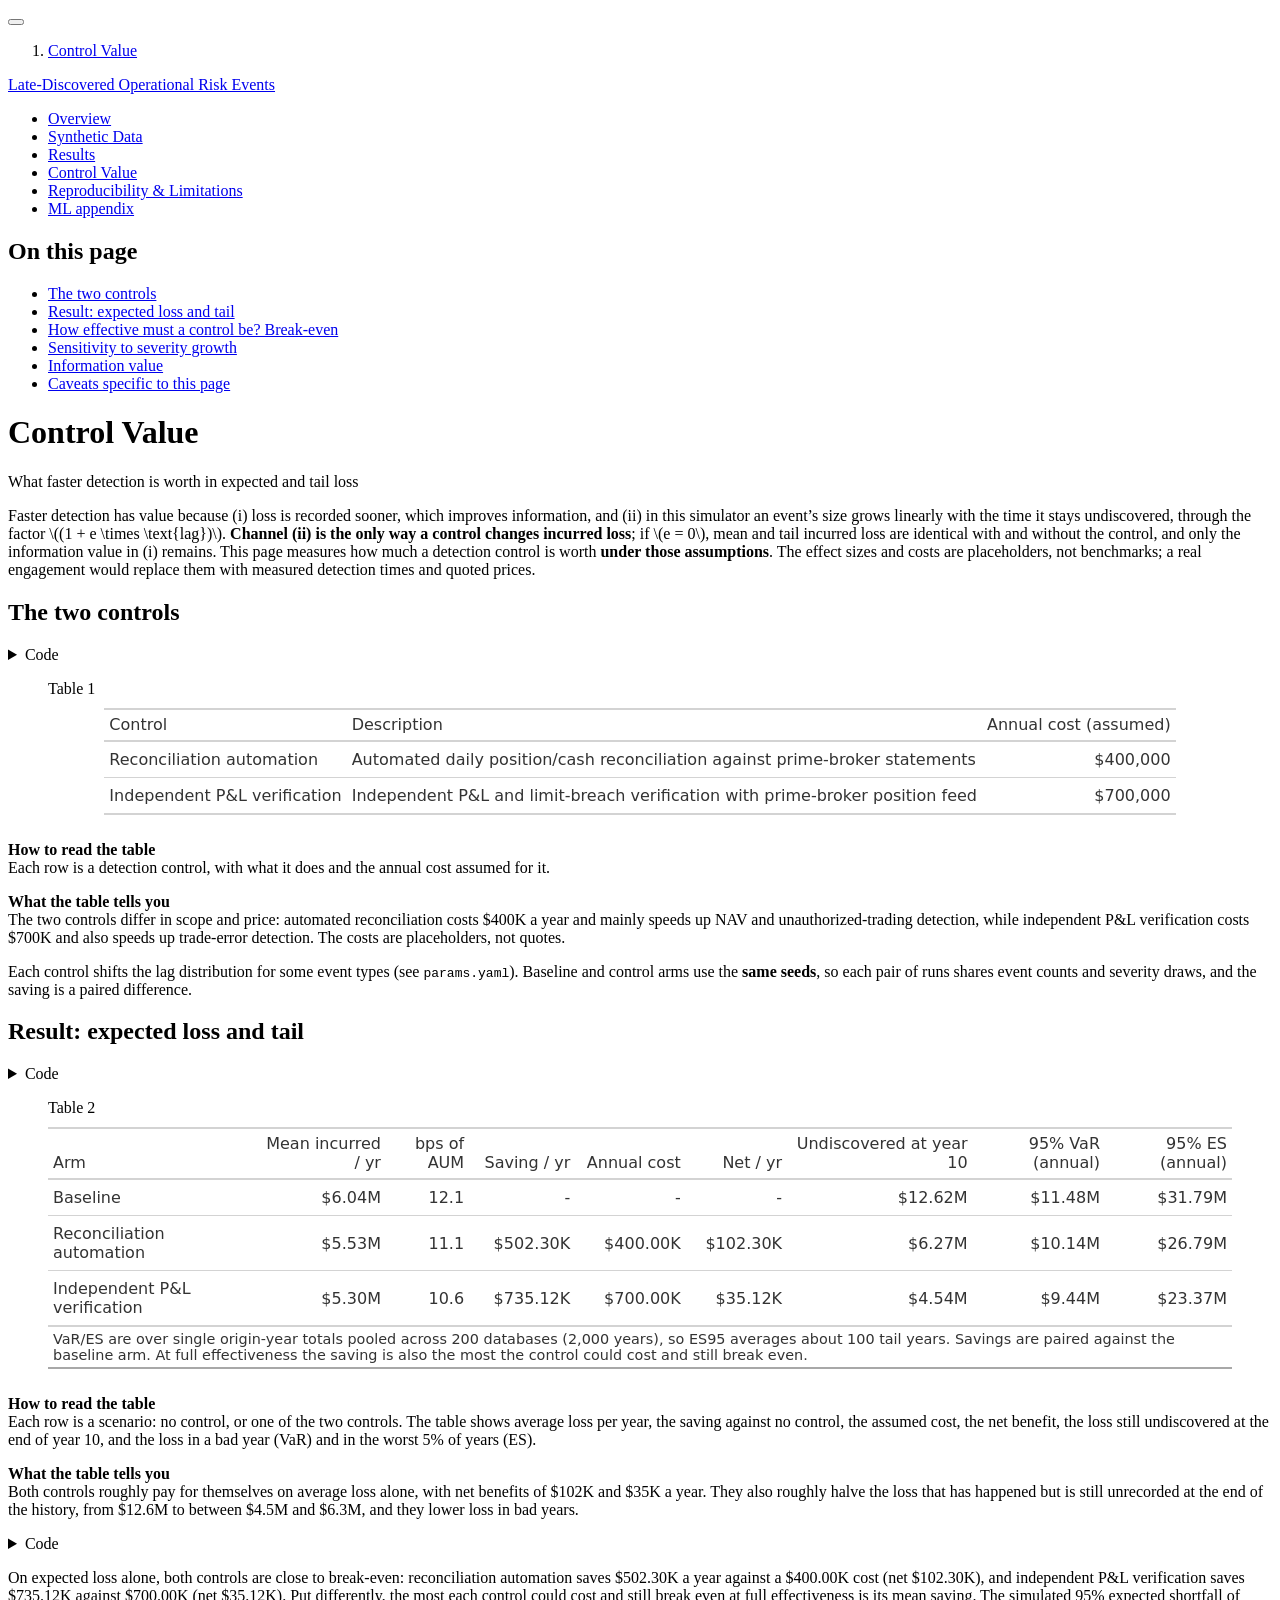
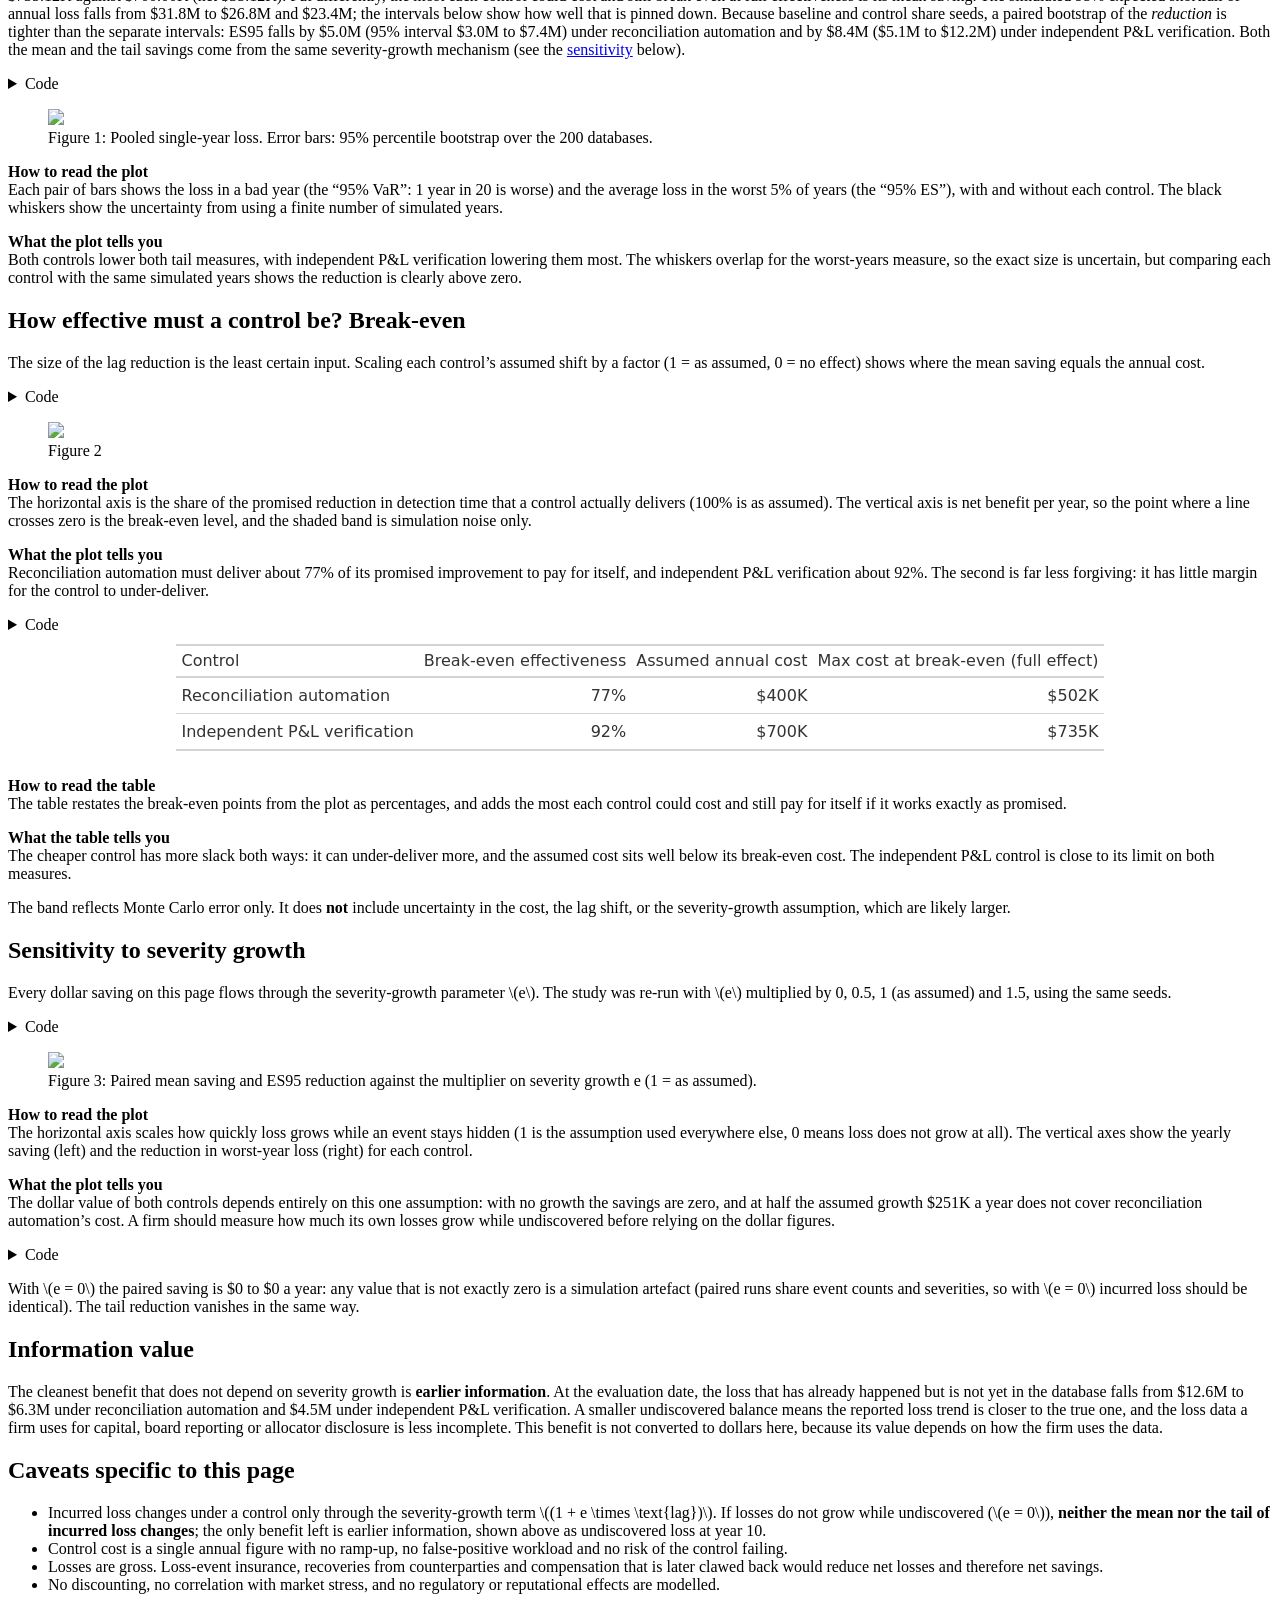
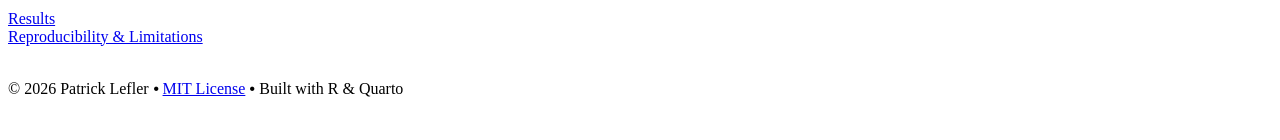
==== docs/controls.html @ af251989 "Added subtitles to each page" ====
<!DOCTYPE html>
<html xmlns="http://www.w3.org/1999/xhtml" lang="en" xml:lang="en"><head>

<meta charset="utf-8">
<meta name="generator" content="quarto-1.8.26">

<meta name="viewport" content="width=device-width, initial-scale=1.0, user-scalable=yes">


<title>Control Value – Late-Discovered Operational Risk Events</title>
<style>
code{white-space: pre-wrap;}
span.smallcaps{font-variant: small-caps;}
div.columns{display: flex; gap: min(4vw, 1.5em);}
div.column{flex: auto; overflow-x: auto;}
div.hanging-indent{margin-left: 1.5em; text-indent: -1.5em;}
ul.task-list{list-style: none;}
ul.task-list li input[type="checkbox"] {
  width: 0.8em;
  margin: 0 0.8em 0.2em -1em; /* quarto-specific, see https://github.com/quarto-dev/quarto-cli/issues/4556 */ 
  vertical-align: middle;
}
/* CSS for syntax highlighting */
html { -webkit-text-size-adjust: 100%; }
pre > code.sourceCode { white-space: pre; position: relative; }
pre > code.sourceCode > span { display: inline-block; line-height: 1.25; }
pre > code.sourceCode > span:empty { height: 1.2em; }
.sourceCode { overflow: visible; }
code.sourceCode > span { color: inherit; text-decoration: inherit; }
div.sourceCode { margin: 1em 0; }
pre.sourceCode { margin: 0; }
@media screen {
div.sourceCode { overflow: auto; }
}
@media print {
pre > code.sourceCode { white-space: pre-wrap; }
pre > code.sourceCode > span { text-indent: -5em; padding-left: 5em; }
}
pre.numberSource code
  { counter-reset: source-line 0; }
pre.numberSource code > span
  { position: relative; left: -4em; counter-increment: source-line; }
pre.numberSource code > span > a:first-child::before
  { content: counter(source-line);
    position: relative; left: -1em; text-align: right; vertical-align: baseline;
    border: none; display: inline-block;
    -webkit-touch-callout: none; -webkit-user-select: none;
    -khtml-user-select: none; -moz-user-select: none;
    -ms-user-select: none; user-select: none;
    padding: 0 4px; width: 4em;
  }
pre.numberSource { margin-left: 3em;  padding-left: 4px; }
div.sourceCode
  {   }
@media screen {
pre > code.sourceCode > span > a:first-child::before { text-decoration: underline; }
}
</style>


<script src="site_libs/quarto-nav/quarto-nav.js"></script>
<script src="site_libs/quarto-nav/headroom.min.js"></script>
<link href="./reproducibility.html" rel="next">
<link href="./results.html" rel="prev">
<script src="site_libs/clipboard/clipboard.min.js"></script>
<script src="site_libs/quarto-html/quarto.js" type="module"></script>
<script src="site_libs/quarto-html/tabsets/tabsets.js" type="module"></script>
<script src="site_libs/quarto-html/axe/axe-check.js" type="module"></script>
<script src="site_libs/quarto-html/popper.min.js"></script>
<script src="site_libs/quarto-html/tippy.umd.min.js"></script>
<script src="site_libs/quarto-html/anchor.min.js"></script>
<link href="site_libs/quarto-html/tippy.css" rel="stylesheet">
<link href="site_libs/quarto-html/quarto-syntax-highlighting-587c61ba64f3a5504c4d52d930310e48.css" rel="stylesheet" id="quarto-text-highlighting-styles">
<script src="site_libs/bootstrap/bootstrap.min.js"></script>
<link href="site_libs/bootstrap/bootstrap-icons.css" rel="stylesheet">
<link href="site_libs/bootstrap/bootstrap-27a998fbd444cbea4325d855b637c53e.min.css" rel="stylesheet" append-hash="true" id="quarto-bootstrap" data-mode="light">
<script id="quarto-search-options" type="application/json">{
  "language": {
    "search-no-results-text": "No results",
    "search-matching-documents-text": "matching documents",
    "search-copy-link-title": "Copy link to search",
    "search-hide-matches-text": "Hide additional matches",
    "search-more-match-text": "more match in this document",
    "search-more-matches-text": "more matches in this document",
    "search-clear-button-title": "Clear",
    "search-text-placeholder": "",
    "search-detached-cancel-button-title": "Cancel",
    "search-submit-button-title": "Submit",
    "search-label": "Search"
  }
}</script>

  <script src="https://cdnjs.cloudflare.com/polyfill/v3/polyfill.min.js?features=es6"></script>
  <script src="https://cdn.jsdelivr.net/npm/mathjax@3/es5/tex-chtml-full.js" type="text/javascript"></script>

<script type="text/javascript">
const typesetMath = (el) => {
  if (window.MathJax) {
    // MathJax Typeset
    window.MathJax.typeset([el]);
  } else if (window.katex) {
    // KaTeX Render
    var mathElements = el.getElementsByClassName("math");
    var macros = [];
    for (var i = 0; i < mathElements.length; i++) {
      var texText = mathElements[i].firstChild;
      if (mathElements[i].tagName == "SPAN" && texText && texText.data) {
        window.katex.render(texText.data, mathElements[i], {
          displayMode: mathElements[i].classList.contains('display'),
          throwOnError: false,
          macros: macros,
          fleqn: false
        });
      }
    }
  }
}
window.Quarto = {
  typesetMath
};
</script>

</head>

<body class="nav-sidebar floating quarto-light">

<div id="quarto-search-results"></div>
  <header id="quarto-header" class="headroom fixed-top">
  <nav class="quarto-secondary-nav">
    <div class="container-fluid d-flex">
      <button type="button" class="quarto-btn-toggle btn" data-bs-toggle="collapse" role="button" data-bs-target=".quarto-sidebar-collapse-item" aria-controls="quarto-sidebar" aria-expanded="false" aria-label="Toggle sidebar navigation" onclick="if (window.quartoToggleHeadroom) { window.quartoToggleHeadroom(); }">
        <i class="bi bi-layout-text-sidebar-reverse"></i>
      </button>
        <nav class="quarto-page-breadcrumbs" aria-label="breadcrumb"><ol class="breadcrumb"><li class="breadcrumb-item"><a href="./controls.html">Control Value</a></li></ol></nav>
        <a class="flex-grow-1" role="navigation" data-bs-toggle="collapse" data-bs-target=".quarto-sidebar-collapse-item" aria-controls="quarto-sidebar" aria-expanded="false" aria-label="Toggle sidebar navigation" onclick="if (window.quartoToggleHeadroom) { window.quartoToggleHeadroom(); }">      
        </a>
    </div>
  </nav>
</header>
<!-- content -->
<div id="quarto-content" class="quarto-container page-columns page-rows-contents page-layout-article">
<!-- sidebar -->
  <nav id="quarto-sidebar" class="sidebar collapse collapse-horizontal quarto-sidebar-collapse-item sidebar-navigation floating overflow-auto">
    <div class="pt-lg-2 mt-2 text-left sidebar-header">
    <div class="sidebar-title mb-0 py-0">
      <a href="./">Late-Discovered Operational Risk Events</a> 
    </div>
      </div>
    <div class="sidebar-menu-container"> 
    <ul class="list-unstyled mt-1">
        <li class="sidebar-item">
  <div class="sidebar-item-container"> 
  <a href="./index.html" class="sidebar-item-text sidebar-link">
 <span class="menu-text">Overview</span></a>
  </div>
</li>
        <li class="sidebar-item">
  <div class="sidebar-item-container"> 
  <a href="./data.html" class="sidebar-item-text sidebar-link">
 <span class="menu-text">Synthetic Data</span></a>
  </div>
</li>
        <li class="sidebar-item">
  <div class="sidebar-item-container"> 
  <a href="./results.html" class="sidebar-item-text sidebar-link">
 <span class="menu-text">Results</span></a>
  </div>
</li>
        <li class="sidebar-item">
  <div class="sidebar-item-container"> 
  <a href="./controls.html" class="sidebar-item-text sidebar-link active">
 <span class="menu-text">Control Value</span></a>
  </div>
</li>
        <li class="sidebar-item">
  <div class="sidebar-item-container"> 
  <a href="./reproducibility.html" class="sidebar-item-text sidebar-link">
 <span class="menu-text">Reproducibility &amp; Limitations</span></a>
  </div>
</li>
        <li class="sidebar-item">
  <div class="sidebar-item-container"> 
  <a href="./ml-appendix.html" class="sidebar-item-text sidebar-link">
 <span class="menu-text">ML appendix</span></a>
  </div>
</li>
    </ul>
    </div>
</nav>
<div id="quarto-sidebar-glass" class="quarto-sidebar-collapse-item" data-bs-toggle="collapse" data-bs-target=".quarto-sidebar-collapse-item"></div>
<!-- margin-sidebar -->
    <div id="quarto-margin-sidebar" class="sidebar margin-sidebar">
        <nav id="TOC" role="doc-toc" class="toc-active">
    <h2 id="toc-title">On this page</h2>
   
  <ul>
  <li><a href="#the-two-controls" id="toc-the-two-controls" class="nav-link active" data-scroll-target="#the-two-controls">The two controls</a></li>
  <li><a href="#result-expected-loss-and-tail" id="toc-result-expected-loss-and-tail" class="nav-link" data-scroll-target="#result-expected-loss-and-tail">Result: expected loss and tail</a></li>
  <li><a href="#how-effective-must-a-control-be-break-even" id="toc-how-effective-must-a-control-be-break-even" class="nav-link" data-scroll-target="#how-effective-must-a-control-be-break-even">How effective must a control be? Break-even</a></li>
  <li><a href="#sec-sensitivity" id="toc-sec-sensitivity" class="nav-link" data-scroll-target="#sec-sensitivity">Sensitivity to severity growth</a></li>
  <li><a href="#sec-information" id="toc-sec-information" class="nav-link" data-scroll-target="#sec-information">Information value</a></li>
  <li><a href="#caveats-specific-to-this-page" id="toc-caveats-specific-to-this-page" class="nav-link" data-scroll-target="#caveats-specific-to-this-page">Caveats specific to this page</a></li>
  </ul>
</nav>
    </div>
<!-- main -->
<main class="content" id="quarto-document-content">

<header id="title-block-header" class="quarto-title-block default">
<div class="quarto-title">
<h1 class="title">Control Value</h1>
<p class="subtitle lead">What faster detection is worth in expected and tail loss</p>
</div>



<div class="quarto-title-meta">

    
  
    
  </div>
  


</header>


<p>Faster detection has value because (i) loss is recorded sooner, which improves information, and (ii) in this simulator an event’s size grows linearly with the time it stays undiscovered, through the factor <span class="math inline">\((1 + e \times \text{lag})\)</span>. <strong>Channel (ii) is the only way a control changes incurred loss</strong>; if <span class="math inline">\(e = 0\)</span>, mean and tail incurred loss are identical with and without the control, and only the information value in (i) remains. This page measures how much a detection control is worth <strong>under those assumptions</strong>. The effect sizes and costs are placeholders, not benchmarks; a real engagement would replace them with measured detection times and quoted prices.</p>
<section id="the-two-controls" class="level2">
<h2 class="anchored" data-anchor-id="the-two-controls">The two controls</h2>
<div class="cell">
<details class="code-fold">
<summary>Code</summary>
<div class="code-copy-outer-scaffold"><div class="sourceCode cell-code" id="cb1"><pre class="sourceCode r code-with-copy"><code class="sourceCode r"><span id="cb1-1"><a href="#cb1-1" aria-hidden="true" tabindex="-1"></a><span class="fu">tibble</span>(</span>
<span id="cb1-2"><a href="#cb1-2" aria-hidden="true" tabindex="-1"></a>  <span class="at">Control =</span> ctl_lab[<span class="fu">names</span>(params<span class="sc">$</span>controls)],</span>
<span id="cb1-3"><a href="#cb1-3" aria-hidden="true" tabindex="-1"></a>  <span class="at">Description =</span> <span class="fu">map_chr</span>(params<span class="sc">$</span>controls, <span class="st">"description"</span>),</span>
<span id="cb1-4"><a href="#cb1-4" aria-hidden="true" tabindex="-1"></a>  <span class="st">`</span><span class="at">Annual cost (assumed)</span><span class="st">`</span> <span class="ot">=</span> <span class="fu">map_dbl</span>(params<span class="sc">$</span>controls, <span class="st">"annual_cost_usd"</span>)</span>
<span id="cb1-5"><a href="#cb1-5" aria-hidden="true" tabindex="-1"></a>) <span class="sc">|&gt;</span></span>
<span id="cb1-6"><a href="#cb1-6" aria-hidden="true" tabindex="-1"></a>  gt<span class="sc">::</span><span class="fu">gt</span>() <span class="sc">|&gt;</span></span>
<span id="cb1-7"><a href="#cb1-7" aria-hidden="true" tabindex="-1"></a>  gt<span class="sc">::</span><span class="fu">fmt_currency</span>(<span class="st">`</span><span class="at">Annual cost (assumed)</span><span class="st">`</span>, <span class="at">decimals =</span> <span class="dv">0</span>)</span></code></pre></div><button title="Copy to Clipboard" class="code-copy-button"><i class="bi"></i></button></div>
</details>
<div id="tbl-controls" class="cell quarto-float quarto-figure quarto-figure-center anchored">
<figure class="quarto-float quarto-float-tbl figure">
<figcaption class="quarto-float-caption-top quarto-float-caption quarto-float-tbl quarto-uncaptioned" id="tbl-controls-caption-0ceaefa1-69ba-4598-a22c-09a6ac19f8ca">
Table&nbsp;1
</figcaption>
<div aria-describedby="tbl-controls-caption-0ceaefa1-69ba-4598-a22c-09a6ac19f8ca">
<div class="cell-output-display">
<div id="glxayxvlsc" style="padding-left:0px;padding-right:0px;padding-top:10px;padding-bottom:10px;overflow-x:auto;overflow-y:auto;width:auto;height:auto;">
<style>#glxayxvlsc table {
  font-family: system-ui, 'Segoe UI', Roboto, Helvetica, Arial, sans-serif, 'Apple Color Emoji', 'Segoe UI Emoji', 'Segoe UI Symbol', 'Noto Color Emoji';
  -webkit-font-smoothing: antialiased;
  -moz-osx-font-smoothing: grayscale;
}

#glxayxvlsc thead, #glxayxvlsc tbody, #glxayxvlsc tfoot, #glxayxvlsc tr, #glxayxvlsc td, #glxayxvlsc th {
  border-style: none;
}

#glxayxvlsc p {
  margin: 0;
  padding: 0;
}

#glxayxvlsc .gt_table {
  display: table;
  border-collapse: collapse;
  line-height: normal;
  margin-left: auto;
  margin-right: auto;
  color: #333333;
  font-size: 16px;
  font-weight: normal;
  font-style: normal;
  background-color: #FFFFFF;
  width: auto;
  border-top-style: solid;
  border-top-width: 2px;
  border-top-color: #A8A8A8;
  border-right-style: none;
  border-right-width: 2px;
  border-right-color: #D3D3D3;
  border-bottom-style: solid;
  border-bottom-width: 2px;
  border-bottom-color: #A8A8A8;
  border-left-style: none;
  border-left-width: 2px;
  border-left-color: #D3D3D3;
}

#glxayxvlsc .gt_caption {
  padding-top: 4px;
  padding-bottom: 4px;
}

#glxayxvlsc .gt_title {
  color: #333333;
  font-size: 125%;
  font-weight: initial;
  padding-top: 4px;
  padding-bottom: 4px;
  padding-left: 5px;
  padding-right: 5px;
  border-bottom-color: #FFFFFF;
  border-bottom-width: 0;
}

#glxayxvlsc .gt_subtitle {
  color: #333333;
  font-size: 85%;
  font-weight: initial;
  padding-top: 3px;
  padding-bottom: 5px;
  padding-left: 5px;
  padding-right: 5px;
  border-top-color: #FFFFFF;
  border-top-width: 0;
}

#glxayxvlsc .gt_heading {
  background-color: #FFFFFF;
  text-align: center;
  border-bottom-color: #FFFFFF;
  border-left-style: none;
  border-left-width: 1px;
  border-left-color: #D3D3D3;
  border-right-style: none;
  border-right-width: 1px;
  border-right-color: #D3D3D3;
}

#glxayxvlsc .gt_bottom_border {
  border-bottom-style: solid;
  border-bottom-width: 2px;
  border-bottom-color: #D3D3D3;
}

#glxayxvlsc .gt_col_headings {
  border-top-style: solid;
  border-top-width: 2px;
  border-top-color: #D3D3D3;
  border-bottom-style: solid;
  border-bottom-width: 2px;
  border-bottom-color: #D3D3D3;
  border-left-style: none;
  border-left-width: 1px;
  border-left-color: #D3D3D3;
  border-right-style: none;
  border-right-width: 1px;
  border-right-color: #D3D3D3;
}

#glxayxvlsc .gt_col_heading {
  color: #333333;
  background-color: #FFFFFF;
  font-size: 100%;
  font-weight: normal;
  text-transform: inherit;
  border-left-style: none;
  border-left-width: 1px;
  border-left-color: #D3D3D3;
  border-right-style: none;
  border-right-width: 1px;
  border-right-color: #D3D3D3;
  vertical-align: bottom;
  padding-top: 5px;
  padding-bottom: 6px;
  padding-left: 5px;
  padding-right: 5px;
  overflow-x: hidden;
}

#glxayxvlsc .gt_column_spanner_outer {
  color: #333333;
  background-color: #FFFFFF;
  font-size: 100%;
  font-weight: normal;
  text-transform: inherit;
  padding-top: 0;
  padding-bottom: 0;
  padding-left: 4px;
  padding-right: 4px;
}

#glxayxvlsc .gt_column_spanner_outer:first-child {
  padding-left: 0;
}

#glxayxvlsc .gt_column_spanner_outer:last-child {
  padding-right: 0;
}

#glxayxvlsc .gt_column_spanner {
  border-bottom-style: solid;
  border-bottom-width: 2px;
  border-bottom-color: #D3D3D3;
  vertical-align: bottom;
  padding-top: 5px;
  padding-bottom: 5px;
  overflow-x: hidden;
  display: inline-block;
  width: 100%;
}

#glxayxvlsc .gt_spanner_row {
  border-bottom-style: hidden;
}

#glxayxvlsc .gt_group_heading {
  padding-top: 8px;
  padding-bottom: 8px;
  padding-left: 5px;
  padding-right: 5px;
  color: #333333;
  background-color: #FFFFFF;
  font-size: 100%;
  font-weight: initial;
  text-transform: inherit;
  border-top-style: solid;
  border-top-width: 2px;
  border-top-color: #D3D3D3;
  border-bottom-style: solid;
  border-bottom-width: 2px;
  border-bottom-color: #D3D3D3;
  border-left-style: none;
  border-left-width: 1px;
  border-left-color: #D3D3D3;
  border-right-style: none;
  border-right-width: 1px;
  border-right-color: #D3D3D3;
  vertical-align: middle;
  text-align: left;
}

#glxayxvlsc .gt_empty_group_heading {
  padding: 0.5px;
  color: #333333;
  background-color: #FFFFFF;
  font-size: 100%;
  font-weight: initial;
  border-top-style: solid;
  border-top-width: 2px;
  border-top-color: #D3D3D3;
  border-bottom-style: solid;
  border-bottom-width: 2px;
  border-bottom-color: #D3D3D3;
  vertical-align: middle;
}

#glxayxvlsc .gt_from_md > :first-child {
  margin-top: 0;
}

#glxayxvlsc .gt_from_md > :last-child {
  margin-bottom: 0;
}

#glxayxvlsc .gt_row {
  padding-top: 8px;
  padding-bottom: 8px;
  padding-left: 5px;
  padding-right: 5px;
  margin: 10px;
  border-top-style: solid;
  border-top-width: 1px;
  border-top-color: #D3D3D3;
  border-left-style: none;
  border-left-width: 1px;
  border-left-color: #D3D3D3;
  border-right-style: none;
  border-right-width: 1px;
  border-right-color: #D3D3D3;
  vertical-align: middle;
  overflow-x: hidden;
}

#glxayxvlsc .gt_stub {
  color: #333333;
  background-color: #FFFFFF;
  font-size: 100%;
  font-weight: initial;
  text-transform: inherit;
  border-right-style: solid;
  border-right-width: 2px;
  border-right-color: #D3D3D3;
  padding-left: 5px;
  padding-right: 5px;
}

#glxayxvlsc .gt_stub_row_group {
  color: #333333;
  background-color: #FFFFFF;
  font-size: 100%;
  font-weight: initial;
  text-transform: inherit;
  border-right-style: solid;
  border-right-width: 2px;
  border-right-color: #D3D3D3;
  padding-left: 5px;
  padding-right: 5px;
  vertical-align: top;
}

#glxayxvlsc .gt_row_group_first td {
  border-top-width: 2px;
}

#glxayxvlsc .gt_row_group_first th {
  border-top-width: 2px;
}

#glxayxvlsc .gt_summary_row {
  color: #333333;
  background-color: #FFFFFF;
  text-transform: inherit;
  padding-top: 8px;
  padding-bottom: 8px;
  padding-left: 5px;
  padding-right: 5px;
}

#glxayxvlsc .gt_first_summary_row {
  border-top-style: solid;
  border-top-color: #D3D3D3;
}

#glxayxvlsc .gt_first_summary_row.thick {
  border-top-width: 2px;
}

#glxayxvlsc .gt_last_summary_row {
  padding-top: 8px;
  padding-bottom: 8px;
  padding-left: 5px;
  padding-right: 5px;
  border-bottom-style: solid;
  border-bottom-width: 2px;
  border-bottom-color: #D3D3D3;
}

#glxayxvlsc .gt_grand_summary_row {
  color: #333333;
  background-color: #FFFFFF;
  text-transform: inherit;
  padding-top: 8px;
  padding-bottom: 8px;
  padding-left: 5px;
  padding-right: 5px;
}

#glxayxvlsc .gt_first_grand_summary_row {
  padding-top: 8px;
  padding-bottom: 8px;
  padding-left: 5px;
  padding-right: 5px;
  border-top-style: double;
  border-top-width: 6px;
  border-top-color: #D3D3D3;
}

#glxayxvlsc .gt_last_grand_summary_row_top {
  padding-top: 8px;
  padding-bottom: 8px;
  padding-left: 5px;
  padding-right: 5px;
  border-bottom-style: double;
  border-bottom-width: 6px;
  border-bottom-color: #D3D3D3;
}

#glxayxvlsc .gt_striped {
  background-color: rgba(128, 128, 128, 0.05);
}

#glxayxvlsc .gt_table_body {
  border-top-style: solid;
  border-top-width: 2px;
  border-top-color: #D3D3D3;
  border-bottom-style: solid;
  border-bottom-width: 2px;
  border-bottom-color: #D3D3D3;
}

#glxayxvlsc .gt_footnotes {
  color: #333333;
  background-color: #FFFFFF;
  border-bottom-style: none;
  border-bottom-width: 2px;
  border-bottom-color: #D3D3D3;
  border-left-style: none;
  border-left-width: 2px;
  border-left-color: #D3D3D3;
  border-right-style: none;
  border-right-width: 2px;
  border-right-color: #D3D3D3;
}

#glxayxvlsc .gt_footnote {
  margin: 0px;
  font-size: 90%;
  padding-top: 4px;
  padding-bottom: 4px;
  padding-left: 5px;
  padding-right: 5px;
}

#glxayxvlsc .gt_sourcenotes {
  color: #333333;
  background-color: #FFFFFF;
  border-bottom-style: none;
  border-bottom-width: 2px;
  border-bottom-color: #D3D3D3;
  border-left-style: none;
  border-left-width: 2px;
  border-left-color: #D3D3D3;
  border-right-style: none;
  border-right-width: 2px;
  border-right-color: #D3D3D3;
}

#glxayxvlsc .gt_sourcenote {
  font-size: 90%;
  padding-top: 4px;
  padding-bottom: 4px;
  padding-left: 5px;
  padding-right: 5px;
}

#glxayxvlsc .gt_left {
  text-align: left;
}

#glxayxvlsc .gt_center {
  text-align: center;
}

#glxayxvlsc .gt_right {
  text-align: right;
  font-variant-numeric: tabular-nums;
}

#glxayxvlsc .gt_font_normal {
  font-weight: normal;
}

#glxayxvlsc .gt_font_bold {
  font-weight: bold;
}

#glxayxvlsc .gt_font_italic {
  font-style: italic;
}

#glxayxvlsc .gt_super {
  font-size: 65%;
}

#glxayxvlsc .gt_footnote_marks {
  font-size: 75%;
  vertical-align: 0.4em;
  position: initial;
}

#glxayxvlsc .gt_asterisk {
  font-size: 100%;
  vertical-align: 0;
}

#glxayxvlsc .gt_indent_1 {
  text-indent: 5px;
}

#glxayxvlsc .gt_indent_2 {
  text-indent: 10px;
}

#glxayxvlsc .gt_indent_3 {
  text-indent: 15px;
}

#glxayxvlsc .gt_indent_4 {
  text-indent: 20px;
}

#glxayxvlsc .gt_indent_5 {
  text-indent: 25px;
}

#glxayxvlsc .katex-display {
  display: inline-flex !important;
  margin-bottom: 0.75em !important;
}

#glxayxvlsc div.Reactable > div.rt-table > div.rt-thead > div.rt-tr.rt-tr-group-header > div.rt-th-group:after {
  height: 0px !important;
}
</style>

<table class="gt_table do-not-create-environment caption-top table table-sm table-striped small" data-quarto-bootstrap="false">
<thead>
<tr class="gt_col_headings header">
<th id="Control" class="gt_col_heading gt_columns_bottom_border gt_left" data-quarto-table-cell-role="th" scope="col">Control</th>
<th id="Description" class="gt_col_heading gt_columns_bottom_border gt_left" data-quarto-table-cell-role="th" scope="col">Description</th>
<th id="Annual-cost-(assumed)" class="gt_col_heading gt_columns_bottom_border gt_right" data-quarto-table-cell-role="th" scope="col">Annual cost (assumed)</th>
</tr>
</thead>
<tbody class="gt_table_body">
<tr class="odd">
<td class="gt_row gt_left" headers="Control">Reconciliation automation</td>
<td class="gt_row gt_left" headers="Description">Automated daily position/cash reconciliation against prime-broker statements</td>
<td class="gt_row gt_right" headers="Annual cost (assumed)">$400,000</td>
</tr>
<tr class="even">
<td class="gt_row gt_left" headers="Control">Independent P&amp;L verification</td>
<td class="gt_row gt_left" headers="Description">Independent P&amp;L and limit-breach verification with prime-broker position feed</td>
<td class="gt_row gt_right" headers="Annual cost (assumed)">$700,000</td>
</tr>
</tbody>
</table>

</div>
</div>
</div>
</figure>
</div>
</div>
<p><strong>How to read the table</strong> <br> Each row is a detection control, with what it does and the annual cost assumed for it.</p>
<p><strong>What the table tells you</strong> <br> The two controls differ in scope and price: automated reconciliation costs $400K a year and mainly speeds up NAV and unauthorized-trading detection, while independent P&amp;L verification costs $700K and also speeds up trade-error detection. The costs are placeholders, not quotes.</p>
<p>Each control shifts the lag distribution for some event types (see <code>params.yaml</code>). Baseline and control arms use the <strong>same seeds</strong>, so each pair of runs shares event counts and severity draws, and the saving is a paired difference.</p>
</section>
<section id="result-expected-loss-and-tail" class="level2">
<h2 class="anchored" data-anchor-id="result-expected-loss-and-tail">Result: expected loss and tail</h2>
<div class="cell">
<details class="code-fold">
<summary>Code</summary>
<div class="code-copy-outer-scaffold"><div class="sourceCode cell-code" id="cb2"><pre class="sourceCode r code-with-copy"><code class="sourceCode r"><span id="cb2-1"><a href="#cb2-1" aria-hidden="true" tabindex="-1"></a>base <span class="ot">&lt;-</span> ctl <span class="sc">|&gt;</span> <span class="fu">filter</span>(arm <span class="sc">==</span> <span class="st">"baseline"</span>)</span>
<span id="cb2-2"><a href="#cb2-2" aria-hidden="true" tabindex="-1"></a>ctl <span class="sc">|&gt;</span></span>
<span id="cb2-3"><a href="#cb2-3" aria-hidden="true" tabindex="-1"></a>  <span class="fu">transmute</span>(</span>
<span id="cb2-4"><a href="#cb2-4" aria-hidden="true" tabindex="-1"></a>    <span class="at">Arm =</span> ctl_lab[arm],</span>
<span id="cb2-5"><a href="#cb2-5" aria-hidden="true" tabindex="-1"></a>    <span class="st">`</span><span class="at">Mean incurred / yr</span><span class="st">`</span> <span class="ot">=</span> mean_incurred_per_year,</span>
<span id="cb2-6"><a href="#cb2-6" aria-hidden="true" tabindex="-1"></a>    <span class="st">`</span><span class="at">bps of AUM</span><span class="st">`</span> <span class="ot">=</span> mean_incurred_per_year <span class="sc">/</span> aum <span class="sc">*</span> <span class="fl">1e4</span>,</span>
<span id="cb2-7"><a href="#cb2-7" aria-hidden="true" tabindex="-1"></a>    <span class="st">`</span><span class="at">Saving / yr</span><span class="st">`</span> <span class="ot">=</span> <span class="fu">if_else</span>(arm <span class="sc">==</span> <span class="st">"baseline"</span>, <span class="cn">NA_real_</span>, mean_saving_per_year),</span>
<span id="cb2-8"><a href="#cb2-8" aria-hidden="true" tabindex="-1"></a>    <span class="st">`</span><span class="at">Annual cost</span><span class="st">`</span> <span class="ot">=</span> annual_cost,</span>
<span id="cb2-9"><a href="#cb2-9" aria-hidden="true" tabindex="-1"></a>    <span class="st">`</span><span class="at">Net / yr</span><span class="st">`</span> <span class="ot">=</span> net_benefit_per_year,</span>
<span id="cb2-10"><a href="#cb2-10" aria-hidden="true" tabindex="-1"></a>    <span class="st">`</span><span class="at">Undiscovered at year 10</span><span class="st">`</span> <span class="ot">=</span> mean_undiscovered,</span>
<span id="cb2-11"><a href="#cb2-11" aria-hidden="true" tabindex="-1"></a>    <span class="st">`</span><span class="at">95% VaR (annual)</span><span class="st">`</span> <span class="ot">=</span> annual_var95,</span>
<span id="cb2-12"><a href="#cb2-12" aria-hidden="true" tabindex="-1"></a>    <span class="st">`</span><span class="at">95% ES (annual)</span><span class="st">`</span> <span class="ot">=</span> annual_es95</span>
<span id="cb2-13"><a href="#cb2-13" aria-hidden="true" tabindex="-1"></a>  ) <span class="sc">|&gt;</span></span>
<span id="cb2-14"><a href="#cb2-14" aria-hidden="true" tabindex="-1"></a>  gt<span class="sc">::</span><span class="fu">gt</span>() <span class="sc">|&gt;</span></span>
<span id="cb2-15"><a href="#cb2-15" aria-hidden="true" tabindex="-1"></a>  gt<span class="sc">::</span><span class="fu">fmt_currency</span>(<span class="sc">-</span><span class="fu">c</span>(Arm, <span class="st">`</span><span class="at">bps of AUM</span><span class="st">`</span>), <span class="at">decimals =</span> <span class="dv">2</span>, <span class="at">suffixing =</span> <span class="cn">TRUE</span>) <span class="sc">|&gt;</span></span>
<span id="cb2-16"><a href="#cb2-16" aria-hidden="true" tabindex="-1"></a>  gt<span class="sc">::</span><span class="fu">fmt_number</span>(<span class="st">`</span><span class="at">bps of AUM</span><span class="st">`</span>, <span class="at">decimals =</span> <span class="dv">1</span>) <span class="sc">|&gt;</span></span>
<span id="cb2-17"><a href="#cb2-17" aria-hidden="true" tabindex="-1"></a>  gt<span class="sc">::</span><span class="fu">sub_missing</span>(<span class="at">missing_text =</span> <span class="st">"-"</span>) <span class="sc">|&gt;</span></span>
<span id="cb2-18"><a href="#cb2-18" aria-hidden="true" tabindex="-1"></a>  gt<span class="sc">::</span><span class="fu">tab_source_note</span>(<span class="st">"VaR/ES are over single origin-year totals pooled across 200 databases (2,000 years), so ES95 averages about 100 tail years. Savings are paired against the baseline arm. At full effectiveness the saving is also the most the control could cost and still break even."</span>)</span></code></pre></div><button title="Copy to Clipboard" class="code-copy-button"><i class="bi"></i></button></div>
</details>
<div id="tbl-ctl" class="cell quarto-float quarto-figure quarto-figure-center anchored">
<figure class="quarto-float quarto-float-tbl figure">
<figcaption class="quarto-float-caption-top quarto-float-caption quarto-float-tbl quarto-uncaptioned" id="tbl-ctl-caption-0ceaefa1-69ba-4598-a22c-09a6ac19f8ca">
Table&nbsp;2
</figcaption>
<div aria-describedby="tbl-ctl-caption-0ceaefa1-69ba-4598-a22c-09a6ac19f8ca">
<div class="cell-output-display">
<div id="smghnhpqfk" style="padding-left:0px;padding-right:0px;padding-top:10px;padding-bottom:10px;overflow-x:auto;overflow-y:auto;width:auto;height:auto;">
<style>#smghnhpqfk table {
  font-family: system-ui, 'Segoe UI', Roboto, Helvetica, Arial, sans-serif, 'Apple Color Emoji', 'Segoe UI Emoji', 'Segoe UI Symbol', 'Noto Color Emoji';
  -webkit-font-smoothing: antialiased;
  -moz-osx-font-smoothing: grayscale;
}

#smghnhpqfk thead, #smghnhpqfk tbody, #smghnhpqfk tfoot, #smghnhpqfk tr, #smghnhpqfk td, #smghnhpqfk th {
  border-style: none;
}

#smghnhpqfk p {
  margin: 0;
  padding: 0;
}

#smghnhpqfk .gt_table {
  display: table;
  border-collapse: collapse;
  line-height: normal;
  margin-left: auto;
  margin-right: auto;
  color: #333333;
  font-size: 16px;
  font-weight: normal;
  font-style: normal;
  background-color: #FFFFFF;
  width: auto;
  border-top-style: solid;
  border-top-width: 2px;
  border-top-color: #A8A8A8;
  border-right-style: none;
  border-right-width: 2px;
  border-right-color: #D3D3D3;
  border-bottom-style: solid;
  border-bottom-width: 2px;
  border-bottom-color: #A8A8A8;
  border-left-style: none;
  border-left-width: 2px;
  border-left-color: #D3D3D3;
}

#smghnhpqfk .gt_caption {
  padding-top: 4px;
  padding-bottom: 4px;
}

#smghnhpqfk .gt_title {
  color: #333333;
  font-size: 125%;
  font-weight: initial;
  padding-top: 4px;
  padding-bottom: 4px;
  padding-left: 5px;
  padding-right: 5px;
  border-bottom-color: #FFFFFF;
  border-bottom-width: 0;
}

#smghnhpqfk .gt_subtitle {
  color: #333333;
  font-size: 85%;
  font-weight: initial;
  padding-top: 3px;
  padding-bottom: 5px;
  padding-left: 5px;
  padding-right: 5px;
  border-top-color: #FFFFFF;
  border-top-width: 0;
}

#smghnhpqfk .gt_heading {
  background-color: #FFFFFF;
  text-align: center;
  border-bottom-color: #FFFFFF;
  border-left-style: none;
  border-left-width: 1px;
  border-left-color: #D3D3D3;
  border-right-style: none;
  border-right-width: 1px;
  border-right-color: #D3D3D3;
}

#smghnhpqfk .gt_bottom_border {
  border-bottom-style: solid;
  border-bottom-width: 2px;
  border-bottom-color: #D3D3D3;
}

#smghnhpqfk .gt_col_headings {
  border-top-style: solid;
  border-top-width: 2px;
  border-top-color: #D3D3D3;
  border-bottom-style: solid;
  border-bottom-width: 2px;
  border-bottom-color: #D3D3D3;
  border-left-style: none;
  border-left-width: 1px;
  border-left-color: #D3D3D3;
  border-right-style: none;
  border-right-width: 1px;
  border-right-color: #D3D3D3;
}

#smghnhpqfk .gt_col_heading {
  color: #333333;
  background-color: #FFFFFF;
  font-size: 100%;
  font-weight: normal;
  text-transform: inherit;
  border-left-style: none;
  border-left-width: 1px;
  border-left-color: #D3D3D3;
  border-right-style: none;
  border-right-width: 1px;
  border-right-color: #D3D3D3;
  vertical-align: bottom;
  padding-top: 5px;
  padding-bottom: 6px;
  padding-left: 5px;
  padding-right: 5px;
  overflow-x: hidden;
}

#smghnhpqfk .gt_column_spanner_outer {
  color: #333333;
  background-color: #FFFFFF;
  font-size: 100%;
  font-weight: normal;
  text-transform: inherit;
  padding-top: 0;
  padding-bottom: 0;
  padding-left: 4px;
  padding-right: 4px;
}

#smghnhpqfk .gt_column_spanner_outer:first-child {
  padding-left: 0;
}

#smghnhpqfk .gt_column_spanner_outer:last-child {
  padding-right: 0;
}

#smghnhpqfk .gt_column_spanner {
  border-bottom-style: solid;
  border-bottom-width: 2px;
  border-bottom-color: #D3D3D3;
  vertical-align: bottom;
  padding-top: 5px;
  padding-bottom: 5px;
  overflow-x: hidden;
  display: inline-block;
  width: 100%;
}

#smghnhpqfk .gt_spanner_row {
  border-bottom-style: hidden;
}

#smghnhpqfk .gt_group_heading {
  padding-top: 8px;
  padding-bottom: 8px;
  padding-left: 5px;
  padding-right: 5px;
  color: #333333;
  background-color: #FFFFFF;
  font-size: 100%;
  font-weight: initial;
  text-transform: inherit;
  border-top-style: solid;
  border-top-width: 2px;
  border-top-color: #D3D3D3;
  border-bottom-style: solid;
  border-bottom-width: 2px;
  border-bottom-color: #D3D3D3;
  border-left-style: none;
  border-left-width: 1px;
  border-left-color: #D3D3D3;
  border-right-style: none;
  border-right-width: 1px;
  border-right-color: #D3D3D3;
  vertical-align: middle;
  text-align: left;
}

#smghnhpqfk .gt_empty_group_heading {
  padding: 0.5px;
  color: #333333;
  background-color: #FFFFFF;
  font-size: 100%;
  font-weight: initial;
  border-top-style: solid;
  border-top-width: 2px;
  border-top-color: #D3D3D3;
  border-bottom-style: solid;
  border-bottom-width: 2px;
  border-bottom-color: #D3D3D3;
  vertical-align: middle;
}

#smghnhpqfk .gt_from_md > :first-child {
  margin-top: 0;
}

#smghnhpqfk .gt_from_md > :last-child {
  margin-bottom: 0;
}

#smghnhpqfk .gt_row {
  padding-top: 8px;
  padding-bottom: 8px;
  padding-left: 5px;
  padding-right: 5px;
  margin: 10px;
  border-top-style: solid;
  border-top-width: 1px;
  border-top-color: #D3D3D3;
  border-left-style: none;
  border-left-width: 1px;
  border-left-color: #D3D3D3;
  border-right-style: none;
  border-right-width: 1px;
  border-right-color: #D3D3D3;
  vertical-align: middle;
  overflow-x: hidden;
}

#smghnhpqfk .gt_stub {
  color: #333333;
  background-color: #FFFFFF;
  font-size: 100%;
  font-weight: initial;
  text-transform: inherit;
  border-right-style: solid;
  border-right-width: 2px;
  border-right-color: #D3D3D3;
  padding-left: 5px;
  padding-right: 5px;
}

#smghnhpqfk .gt_stub_row_group {
  color: #333333;
  background-color: #FFFFFF;
  font-size: 100%;
  font-weight: initial;
  text-transform: inherit;
  border-right-style: solid;
  border-right-width: 2px;
  border-right-color: #D3D3D3;
  padding-left: 5px;
  padding-right: 5px;
  vertical-align: top;
}

#smghnhpqfk .gt_row_group_first td {
  border-top-width: 2px;
}

#smghnhpqfk .gt_row_group_first th {
  border-top-width: 2px;
}

#smghnhpqfk .gt_summary_row {
  color: #333333;
  background-color: #FFFFFF;
  text-transform: inherit;
  padding-top: 8px;
  padding-bottom: 8px;
  padding-left: 5px;
  padding-right: 5px;
}

#smghnhpqfk .gt_first_summary_row {
  border-top-style: solid;
  border-top-color: #D3D3D3;
}

#smghnhpqfk .gt_first_summary_row.thick {
  border-top-width: 2px;
}

#smghnhpqfk .gt_last_summary_row {
  padding-top: 8px;
  padding-bottom: 8px;
  padding-left: 5px;
  padding-right: 5px;
  border-bottom-style: solid;
  border-bottom-width: 2px;
  border-bottom-color: #D3D3D3;
}

#smghnhpqfk .gt_grand_summary_row {
  color: #333333;
  background-color: #FFFFFF;
  text-transform: inherit;
  padding-top: 8px;
  padding-bottom: 8px;
  padding-left: 5px;
  padding-right: 5px;
}

#smghnhpqfk .gt_first_grand_summary_row {
  padding-top: 8px;
  padding-bottom: 8px;
  padding-left: 5px;
  padding-right: 5px;
  border-top-style: double;
  border-top-width: 6px;
  border-top-color: #D3D3D3;
}

#smghnhpqfk .gt_last_grand_summary_row_top {
  padding-top: 8px;
  padding-bottom: 8px;
  padding-left: 5px;
  padding-right: 5px;
  border-bottom-style: double;
  border-bottom-width: 6px;
  border-bottom-color: #D3D3D3;
}

#smghnhpqfk .gt_striped {
  background-color: rgba(128, 128, 128, 0.05);
}

#smghnhpqfk .gt_table_body {
  border-top-style: solid;
  border-top-width: 2px;
  border-top-color: #D3D3D3;
  border-bottom-style: solid;
  border-bottom-width: 2px;
  border-bottom-color: #D3D3D3;
}

#smghnhpqfk .gt_footnotes {
  color: #333333;
  background-color: #FFFFFF;
  border-bottom-style: none;
  border-bottom-width: 2px;
  border-bottom-color: #D3D3D3;
  border-left-style: none;
  border-left-width: 2px;
  border-left-color: #D3D3D3;
  border-right-style: none;
  border-right-width: 2px;
  border-right-color: #D3D3D3;
}

#smghnhpqfk .gt_footnote {
  margin: 0px;
  font-size: 90%;
  padding-top: 4px;
  padding-bottom: 4px;
  padding-left: 5px;
  padding-right: 5px;
}

#smghnhpqfk .gt_sourcenotes {
  color: #333333;
  background-color: #FFFFFF;
  border-bottom-style: none;
  border-bottom-width: 2px;
  border-bottom-color: #D3D3D3;
  border-left-style: none;
  border-left-width: 2px;
  border-left-color: #D3D3D3;
  border-right-style: none;
  border-right-width: 2px;
  border-right-color: #D3D3D3;
}

#smghnhpqfk .gt_sourcenote {
  font-size: 90%;
  padding-top: 4px;
  padding-bottom: 4px;
  padding-left: 5px;
  padding-right: 5px;
}

#smghnhpqfk .gt_left {
  text-align: left;
}

#smghnhpqfk .gt_center {
  text-align: center;
}

#smghnhpqfk .gt_right {
  text-align: right;
  font-variant-numeric: tabular-nums;
}

#smghnhpqfk .gt_font_normal {
  font-weight: normal;
}

#smghnhpqfk .gt_font_bold {
  font-weight: bold;
}

#smghnhpqfk .gt_font_italic {
  font-style: italic;
}

#smghnhpqfk .gt_super {
  font-size: 65%;
}

#smghnhpqfk .gt_footnote_marks {
  font-size: 75%;
  vertical-align: 0.4em;
  position: initial;
}

#smghnhpqfk .gt_asterisk {
  font-size: 100%;
  vertical-align: 0;
}

#smghnhpqfk .gt_indent_1 {
  text-indent: 5px;
}

#smghnhpqfk .gt_indent_2 {
  text-indent: 10px;
}

#smghnhpqfk .gt_indent_3 {
  text-indent: 15px;
}

#smghnhpqfk .gt_indent_4 {
  text-indent: 20px;
}

#smghnhpqfk .gt_indent_5 {
  text-indent: 25px;
}

#smghnhpqfk .katex-display {
  display: inline-flex !important;
  margin-bottom: 0.75em !important;
}

#smghnhpqfk div.Reactable > div.rt-table > div.rt-thead > div.rt-tr.rt-tr-group-header > div.rt-th-group:after {
  height: 0px !important;
}
</style>

<table class="gt_table do-not-create-environment caption-top table table-sm table-striped small" data-quarto-bootstrap="false">
<thead>
<tr class="gt_col_headings header">
<th id="Arm" class="gt_col_heading gt_columns_bottom_border gt_left" data-quarto-table-cell-role="th" scope="col">Arm</th>
<th id="Mean-incurred-/-yr" class="gt_col_heading gt_columns_bottom_border gt_right" data-quarto-table-cell-role="th" scope="col">Mean incurred / yr</th>
<th id="bps-of-AUM" class="gt_col_heading gt_columns_bottom_border gt_right" data-quarto-table-cell-role="th" scope="col">bps of AUM</th>
<th id="Saving-/-yr" class="gt_col_heading gt_columns_bottom_border gt_right" data-quarto-table-cell-role="th" scope="col">Saving / yr</th>
<th id="Annual-cost" class="gt_col_heading gt_columns_bottom_border gt_right" data-quarto-table-cell-role="th" scope="col">Annual cost</th>
<th id="Net-/-yr" class="gt_col_heading gt_columns_bottom_border gt_right" data-quarto-table-cell-role="th" scope="col">Net / yr</th>
<th id="Undiscovered-at-year-10" class="gt_col_heading gt_columns_bottom_border gt_right" data-quarto-table-cell-role="th" scope="col">Undiscovered at year 10</th>
<th id="a95%-VaR-(annual)" class="gt_col_heading gt_columns_bottom_border gt_right" data-quarto-table-cell-role="th" scope="col">95% VaR (annual)</th>
<th id="a95%-ES-(annual)" class="gt_col_heading gt_columns_bottom_border gt_right" data-quarto-table-cell-role="th" scope="col">95% ES (annual)</th>
</tr>
</thead>
<tbody class="gt_table_body">
<tr class="odd">
<td class="gt_row gt_left" headers="Arm">Baseline</td>
<td class="gt_row gt_right" headers="Mean incurred / yr">$6.04M</td>
<td class="gt_row gt_right" headers="bps of AUM">12.1</td>
<td class="gt_row gt_right" headers="Saving / yr">-</td>
<td class="gt_row gt_right" headers="Annual cost">-</td>
<td class="gt_row gt_right" headers="Net / yr">-</td>
<td class="gt_row gt_right" headers="Undiscovered at year 10">$12.62M</td>
<td class="gt_row gt_right" headers="95% VaR (annual)">$11.48M</td>
<td class="gt_row gt_right" headers="95% ES (annual)">$31.79M</td>
</tr>
<tr class="even">
<td class="gt_row gt_left" headers="Arm">Reconciliation automation</td>
<td class="gt_row gt_right" headers="Mean incurred / yr">$5.53M</td>
<td class="gt_row gt_right" headers="bps of AUM">11.1</td>
<td class="gt_row gt_right" headers="Saving / yr">$502.30K</td>
<td class="gt_row gt_right" headers="Annual cost">$400.00K</td>
<td class="gt_row gt_right" headers="Net / yr">$102.30K</td>
<td class="gt_row gt_right" headers="Undiscovered at year 10">$6.27M</td>
<td class="gt_row gt_right" headers="95% VaR (annual)">$10.14M</td>
<td class="gt_row gt_right" headers="95% ES (annual)">$26.79M</td>
</tr>
<tr class="odd">
<td class="gt_row gt_left" headers="Arm">Independent P&amp;L verification</td>
<td class="gt_row gt_right" headers="Mean incurred / yr">$5.30M</td>
<td class="gt_row gt_right" headers="bps of AUM">10.6</td>
<td class="gt_row gt_right" headers="Saving / yr">$735.12K</td>
<td class="gt_row gt_right" headers="Annual cost">$700.00K</td>
<td class="gt_row gt_right" headers="Net / yr">$35.12K</td>
<td class="gt_row gt_right" headers="Undiscovered at year 10">$4.54M</td>
<td class="gt_row gt_right" headers="95% VaR (annual)">$9.44M</td>
<td class="gt_row gt_right" headers="95% ES (annual)">$23.37M</td>
</tr>
</tbody><tfoot>
<tr class="gt_sourcenotes odd">
<td colspan="9" class="gt_sourcenote">VaR/ES are over single origin-year totals pooled across 200 databases (2,000 years), so ES95 averages about 100 tail years. Savings are paired against the baseline arm. At full effectiveness the saving is also the most the control could cost and still break even.</td>
</tr>
</tfoot>

</table>

</div>
</div>
</div>
</figure>
</div>
</div>
<p><strong>How to read the table</strong> <br> Each row is a scenario: no control, or one of the two controls. The table shows average loss per year, the saving against no control, the assumed cost, the net benefit, the loss still undiscovered at the end of year 10, and the loss in a bad year (VaR) and in the worst 5% of years (ES).</p>
<p><strong>What the table tells you</strong> <br> Both controls roughly pay for themselves on average loss alone, with net benefits of $102K and $35K a year. They also roughly halve the loss that has happened but is still unrecorded at the end of the history, from $12.6M to between $4.5M and $6.3M, and they lower loss in bad years.</p>
<div class="cell">
<details class="code-fold">
<summary>Code</summary>
<div class="code-copy-outer-scaffold"><div class="sourceCode cell-code" id="cb3"><pre class="sourceCode r code-with-copy"><code class="sourceCode r"><span id="cb3-1"><a href="#cb3-1" aria-hidden="true" tabindex="-1"></a>r1 <span class="ot">&lt;-</span> ctl <span class="sc">|&gt;</span> <span class="fu">filter</span>(arm <span class="sc">==</span> <span class="st">"recon_automation"</span>)</span>
<span id="cb3-2"><a href="#cb3-2" aria-hidden="true" tabindex="-1"></a>r2 <span class="ot">&lt;-</span> ctl <span class="sc">|&gt;</span> <span class="fu">filter</span>(arm <span class="sc">==</span> <span class="st">"independent_pnl_verification"</span>)</span></code></pre></div><button title="Copy to Clipboard" class="code-copy-button"><i class="bi"></i></button></div>
</details>
</div>
<p>On expected loss alone, both controls are close to break-even: reconciliation automation saves $502.30K a year against a $400.00K cost (net $102.30K), and independent P&amp;L verification saves $735.12K against $700.00K (net $35.12K). Put differently, the most each control could cost and still break even at full effectiveness is its mean saving. The simulated 95% expected shortfall of annual loss falls from $31.8M to $26.8M and $23.4M; the intervals below show how well that is pinned down. Because baseline and control share seeds, a paired bootstrap of the <em>reduction</em> is tighter than the separate intervals: ES95 falls by $5.0M (95% interval $3.0M to $7.4M) under reconciliation automation and by $8.4M ($5.1M to $12.2M) under independent P&amp;L verification. Both the mean and the tail savings come from the same severity-growth mechanism (see the <a href="#sec-sensitivity">sensitivity</a> below).</p>
<div class="cell">
<details class="code-fold">
<summary>Code</summary>
<div class="code-copy-outer-scaffold"><div class="sourceCode cell-code" id="cb4"><pre class="sourceCode r code-with-copy"><code class="sourceCode r"><span id="cb4-1"><a href="#cb4-1" aria-hidden="true" tabindex="-1"></a><span class="fu">bind_rows</span>(</span>
<span id="cb4-2"><a href="#cb4-2" aria-hidden="true" tabindex="-1"></a>  tail_ci <span class="sc">|&gt;</span> <span class="fu">transmute</span>(arm, <span class="at">stat =</span> <span class="st">"95% VaR"</span>, <span class="at">value =</span> var95, <span class="at">lo =</span> var95_lo, <span class="at">hi =</span> var95_hi),</span>
<span id="cb4-3"><a href="#cb4-3" aria-hidden="true" tabindex="-1"></a>  tail_ci <span class="sc">|&gt;</span> <span class="fu">transmute</span>(arm, <span class="at">stat =</span> <span class="st">"95% ES"</span>, <span class="at">value =</span> es95, <span class="at">lo =</span> es95_lo, <span class="at">hi =</span> es95_hi)</span>
<span id="cb4-4"><a href="#cb4-4" aria-hidden="true" tabindex="-1"></a>) <span class="sc">|&gt;</span></span>
<span id="cb4-5"><a href="#cb4-5" aria-hidden="true" tabindex="-1"></a>  <span class="fu">mutate</span>(<span class="at">arm =</span> <span class="fu">factor</span>(arm, <span class="at">levels =</span> <span class="fu">names</span>(ctl_lab))) <span class="sc">|&gt;</span></span>
<span id="cb4-6"><a href="#cb4-6" aria-hidden="true" tabindex="-1"></a>  <span class="fu">ggplot</span>(<span class="fu">aes</span>(arm, value, <span class="at">fill =</span> arm)) <span class="sc">+</span></span>
<span id="cb4-7"><a href="#cb4-7" aria-hidden="true" tabindex="-1"></a>  <span class="fu">geom_col</span>(<span class="at">width =</span> <span class="fl">0.65</span>) <span class="sc">+</span></span>
<span id="cb4-8"><a href="#cb4-8" aria-hidden="true" tabindex="-1"></a>  <span class="fu">geom_errorbar</span>(<span class="fu">aes</span>(<span class="at">ymin =</span> lo, <span class="at">ymax =</span> hi), <span class="at">width =</span> <span class="fl">0.2</span>) <span class="sc">+</span></span>
<span id="cb4-9"><a href="#cb4-9" aria-hidden="true" tabindex="-1"></a>  <span class="fu">facet_wrap</span>(<span class="sc">~</span>stat) <span class="sc">+</span></span>
<span id="cb4-10"><a href="#cb4-10" aria-hidden="true" tabindex="-1"></a>  <span class="fu">scale_fill_manual</span>(<span class="at">values =</span> <span class="fu">c</span>(<span class="at">baseline =</span> <span class="st">"grey60"</span>, ctl_col), <span class="at">guide =</span> <span class="st">"none"</span>) <span class="sc">+</span></span>
<span id="cb4-11"><a href="#cb4-11" aria-hidden="true" tabindex="-1"></a>  <span class="fu">scale_y_continuous</span>(<span class="at">labels =</span> fmt_usd) <span class="sc">+</span></span>
<span id="cb4-12"><a href="#cb4-12" aria-hidden="true" tabindex="-1"></a>  <span class="fu">scale_x_discrete</span>(<span class="at">labels =</span> \(x) <span class="fu">str_wrap</span>(ctl_lab[x], <span class="dv">14</span>)) <span class="sc">+</span></span>
<span id="cb4-13"><a href="#cb4-13" aria-hidden="true" tabindex="-1"></a>  <span class="fu">labs</span>(<span class="at">x =</span> <span class="cn">NULL</span>, <span class="at">y =</span> <span class="st">"Annual loss"</span>, <span class="at">title =</span> <span class="st">"Tail loss under each control"</span>, <span class="at">subtitle =</span> <span class="st">"ES rests on about 100 tail years out of 2,000, so it is the noisier statistic"</span>) <span class="sc">+</span></span>
<span id="cb4-14"><a href="#cb4-14" aria-hidden="true" tabindex="-1"></a>  <span class="fu">theme_op</span>()</span></code></pre></div><button title="Copy to Clipboard" class="code-copy-button"><i class="bi"></i></button></div>
</details>
<div class="cell-output-display">
<div id="fig-tail" class="quarto-float quarto-figure quarto-figure-center anchored">
<figure class="quarto-float quarto-float-fig figure">
<div aria-describedby="fig-tail-caption-0ceaefa1-69ba-4598-a22c-09a6ac19f8ca">
<img src="controls_files/figure-html/fig-tail-1.png" class="img-fluid figure-img" width="672">
</div>
<figcaption class="quarto-float-caption-bottom quarto-float-caption quarto-float-fig" id="fig-tail-caption-0ceaefa1-69ba-4598-a22c-09a6ac19f8ca">
Figure&nbsp;1: Pooled single-year loss. Error bars: 95% percentile bootstrap over the 200 databases.
</figcaption>
</figure>
</div>
</div>
</div>
<p><strong>How to read the plot</strong> <br> Each pair of bars shows the loss in a bad year (the “95% VaR”: 1 year in 20 is worse) and the average loss in the worst 5% of years (the “95% ES”), with and without each control. The black whiskers show the uncertainty from using a finite number of simulated years.</p>
<p><strong>What the plot tells you</strong> <br> Both controls lower both tail measures, with independent P&amp;L verification lowering them most. The whiskers overlap for the worst-years measure, so the exact size is uncertain, but comparing each control with the same simulated years shows the reduction is clearly above zero.</p>
</section>
<section id="how-effective-must-a-control-be-break-even" class="level2">
<h2 class="anchored" data-anchor-id="how-effective-must-a-control-be-break-even">How effective must a control be? Break-even</h2>
<p>The size of the lag reduction is the least certain input. Scaling each control’s assumed shift by a factor (1 = as assumed, 0 = no effect) shows where the mean saving equals the annual cost.</p>
<div class="cell">
<details class="code-fold">
<summary>Code</summary>
<div class="code-copy-outer-scaffold"><div class="sourceCode cell-code" id="cb5"><pre class="sourceCode r code-with-copy"><code class="sourceCode r"><span id="cb5-1"><a href="#cb5-1" aria-hidden="true" tabindex="-1"></a>be <span class="ot">&lt;-</span> res<span class="sc">$</span>be</span>
<span id="cb5-2"><a href="#cb5-2" aria-hidden="true" tabindex="-1"></a><span class="fu">ggplot</span>(be<span class="sc">$</span>curve, <span class="fu">aes</span>(scale, net, <span class="at">colour =</span> control)) <span class="sc">+</span></span>
<span id="cb5-3"><a href="#cb5-3" aria-hidden="true" tabindex="-1"></a>  <span class="fu">geom_hline</span>(<span class="at">yintercept =</span> <span class="dv">0</span>, <span class="at">colour =</span> <span class="st">"grey40"</span>) <span class="sc">+</span></span>
<span id="cb5-4"><a href="#cb5-4" aria-hidden="true" tabindex="-1"></a>  <span class="fu">geom_ribbon</span>(<span class="fu">aes</span>(<span class="at">ymin =</span> net <span class="sc">-</span> <span class="fl">1.96</span> <span class="sc">*</span> se, <span class="at">ymax =</span> net <span class="sc">+</span> <span class="fl">1.96</span> <span class="sc">*</span> se, <span class="at">fill =</span> control), <span class="at">alpha =</span> <span class="fl">0.15</span>, <span class="at">colour =</span> <span class="cn">NA</span>) <span class="sc">+</span></span>
<span id="cb5-5"><a href="#cb5-5" aria-hidden="true" tabindex="-1"></a>  <span class="fu">geom_line</span>(<span class="at">linewidth =</span> <span class="fl">0.9</span>) <span class="sc">+</span></span>
<span id="cb5-6"><a href="#cb5-6" aria-hidden="true" tabindex="-1"></a>  <span class="fu">geom_point</span>() <span class="sc">+</span></span>
<span id="cb5-7"><a href="#cb5-7" aria-hidden="true" tabindex="-1"></a>  <span class="fu">scale_colour_manual</span>(<span class="at">values =</span> ctl_col, <span class="at">labels =</span> ctl_lab, <span class="at">name =</span> <span class="cn">NULL</span>) <span class="sc">+</span></span>
<span id="cb5-8"><a href="#cb5-8" aria-hidden="true" tabindex="-1"></a>  <span class="fu">scale_fill_manual</span>(<span class="at">values =</span> ctl_col, <span class="at">guide =</span> <span class="st">"none"</span>) <span class="sc">+</span></span>
<span id="cb5-9"><a href="#cb5-9" aria-hidden="true" tabindex="-1"></a>  <span class="fu">scale_y_continuous</span>(<span class="at">labels =</span> fmt_usd) <span class="sc">+</span></span>
<span id="cb5-10"><a href="#cb5-10" aria-hidden="true" tabindex="-1"></a>  <span class="fu">labs</span>(<span class="at">x =</span> <span class="st">"Fraction of the assumed lag reduction actually achieved"</span>, <span class="at">y =</span> <span class="st">"Net benefit per year (saving - cost)"</span>, <span class="at">title =</span> <span class="st">"Break-even effectiveness"</span>, <span class="at">subtitle =</span> <span class="st">"Band: 95% interval on the paired mean saving (simulation error only)"</span>) <span class="sc">+</span></span>
<span id="cb5-11"><a href="#cb5-11" aria-hidden="true" tabindex="-1"></a>  <span class="fu">theme_op</span>()</span></code></pre></div><button title="Copy to Clipboard" class="code-copy-button"><i class="bi"></i></button></div>
</details>
<div class="cell-output-display">
<div id="fig-breakeven" class="quarto-float quarto-figure quarto-figure-center anchored" width="672">
<figure class="quarto-float quarto-float-fig figure">
<div aria-describedby="fig-breakeven-caption-0ceaefa1-69ba-4598-a22c-09a6ac19f8ca">
<img src="controls_files/figure-html/fig-breakeven-1.png" id="fig-breakeven" class="img-fluid figure-img" width="672">
</div>
<figcaption class="quarto-float-caption-bottom quarto-float-caption quarto-float-fig quarto-uncaptioned" id="fig-breakeven-caption-0ceaefa1-69ba-4598-a22c-09a6ac19f8ca">
Figure&nbsp;2
</figcaption>
</figure>
</div>
</div>
</div>
<p><strong>How to read the plot</strong> <br> The horizontal axis is the share of the promised reduction in detection time that a control actually delivers (100% is as assumed). The vertical axis is net benefit per year, so the point where a line crosses zero is the break-even level, and the shaded band is simulation noise only.</p>
<p><strong>What the plot tells you</strong> <br> Reconciliation automation must deliver about 77% of its promised improvement to pay for itself, and independent P&amp;L verification about 92%. The second is far less forgiving: it has little margin for the control to under-deliver.</p>
<div class="cell">
<details class="code-fold">
<summary>Code</summary>
<div class="code-copy-outer-scaffold"><div class="sourceCode cell-code" id="cb6"><pre class="sourceCode r code-with-copy"><code class="sourceCode r"><span id="cb6-1"><a href="#cb6-1" aria-hidden="true" tabindex="-1"></a>be<span class="sc">$</span>break_even <span class="sc">|&gt;</span></span>
<span id="cb6-2"><a href="#cb6-2" aria-hidden="true" tabindex="-1"></a>  <span class="fu">mutate</span>(<span class="at">control =</span> <span class="fu">factor</span>(control, <span class="at">levels =</span> <span class="fu">names</span>(ctl_lab))) <span class="sc">|&gt;</span></span>
<span id="cb6-3"><a href="#cb6-3" aria-hidden="true" tabindex="-1"></a>  <span class="fu">arrange</span>(control) <span class="sc">|&gt;</span></span>
<span id="cb6-4"><a href="#cb6-4" aria-hidden="true" tabindex="-1"></a>  <span class="fu">left_join</span>(ctl <span class="sc">|&gt;</span> <span class="fu">select</span>(<span class="at">control =</span> arm, mean_saving_per_year, annual_cost) <span class="sc">|&gt;</span> <span class="fu">mutate</span>(<span class="at">control =</span> <span class="fu">factor</span>(control, <span class="at">levels =</span> <span class="fu">names</span>(ctl_lab))), <span class="at">by =</span> <span class="st">"control"</span>) <span class="sc">|&gt;</span></span>
<span id="cb6-5"><a href="#cb6-5" aria-hidden="true" tabindex="-1"></a>  <span class="fu">mutate</span>(<span class="at">Control =</span> ctl_lab[<span class="fu">as.character</span>(control)]) <span class="sc">|&gt;</span></span>
<span id="cb6-6"><a href="#cb6-6" aria-hidden="true" tabindex="-1"></a>  <span class="fu">select</span>(Control, <span class="st">`</span><span class="at">Break-even effectiveness</span><span class="st">`</span> <span class="ot">=</span> break_even_scale, <span class="st">`</span><span class="at">Assumed annual cost</span><span class="st">`</span> <span class="ot">=</span> annual_cost, <span class="st">`</span><span class="at">Max cost at break-even (full effect)</span><span class="st">`</span> <span class="ot">=</span> mean_saving_per_year) <span class="sc">|&gt;</span></span>
<span id="cb6-7"><a href="#cb6-7" aria-hidden="true" tabindex="-1"></a>  gt<span class="sc">::</span><span class="fu">gt</span>() <span class="sc">|&gt;</span></span>
<span id="cb6-8"><a href="#cb6-8" aria-hidden="true" tabindex="-1"></a>  gt<span class="sc">::</span><span class="fu">fmt_percent</span>(<span class="st">`</span><span class="at">Break-even effectiveness</span><span class="st">`</span>, <span class="at">decimals =</span> <span class="dv">0</span>) <span class="sc">|&gt;</span></span>
<span id="cb6-9"><a href="#cb6-9" aria-hidden="true" tabindex="-1"></a>  gt<span class="sc">::</span><span class="fu">fmt_currency</span>(<span class="fu">c</span>(<span class="st">`</span><span class="at">Assumed annual cost</span><span class="st">`</span>, <span class="st">`</span><span class="at">Max cost at break-even (full effect)</span><span class="st">`</span>), <span class="at">decimals =</span> <span class="dv">0</span>, <span class="at">suffixing =</span> <span class="cn">TRUE</span>) <span class="sc">|&gt;</span></span>
<span id="cb6-10"><a href="#cb6-10" aria-hidden="true" tabindex="-1"></a>  gt<span class="sc">::</span><span class="fu">sub_missing</span>(<span class="at">missing_text =</span> <span class="st">"not reached on grid"</span>)</span></code></pre></div><button title="Copy to Clipboard" class="code-copy-button"><i class="bi"></i></button></div>
</details>
<div class="cell-output-display">
<div id="pifkovixbi" style="padding-left:0px;padding-right:0px;padding-top:10px;padding-bottom:10px;overflow-x:auto;overflow-y:auto;width:auto;height:auto;">
<style>#pifkovixbi table {
  font-family: system-ui, 'Segoe UI', Roboto, Helvetica, Arial, sans-serif, 'Apple Color Emoji', 'Segoe UI Emoji', 'Segoe UI Symbol', 'Noto Color Emoji';
  -webkit-font-smoothing: antialiased;
  -moz-osx-font-smoothing: grayscale;
}

#pifkovixbi thead, #pifkovixbi tbody, #pifkovixbi tfoot, #pifkovixbi tr, #pifkovixbi td, #pifkovixbi th {
  border-style: none;
}

#pifkovixbi p {
  margin: 0;
  padding: 0;
}

#pifkovixbi .gt_table {
  display: table;
  border-collapse: collapse;
  line-height: normal;
  margin-left: auto;
  margin-right: auto;
  color: #333333;
  font-size: 16px;
  font-weight: normal;
  font-style: normal;
  background-color: #FFFFFF;
  width: auto;
  border-top-style: solid;
  border-top-width: 2px;
  border-top-color: #A8A8A8;
  border-right-style: none;
  border-right-width: 2px;
  border-right-color: #D3D3D3;
  border-bottom-style: solid;
  border-bottom-width: 2px;
  border-bottom-color: #A8A8A8;
  border-left-style: none;
  border-left-width: 2px;
  border-left-color: #D3D3D3;
}

#pifkovixbi .gt_caption {
  padding-top: 4px;
  padding-bottom: 4px;
}

#pifkovixbi .gt_title {
  color: #333333;
  font-size: 125%;
  font-weight: initial;
  padding-top: 4px;
  padding-bottom: 4px;
  padding-left: 5px;
  padding-right: 5px;
  border-bottom-color: #FFFFFF;
  border-bottom-width: 0;
}

#pifkovixbi .gt_subtitle {
  color: #333333;
  font-size: 85%;
  font-weight: initial;
  padding-top: 3px;
  padding-bottom: 5px;
  padding-left: 5px;
  padding-right: 5px;
  border-top-color: #FFFFFF;
  border-top-width: 0;
}

#pifkovixbi .gt_heading {
  background-color: #FFFFFF;
  text-align: center;
  border-bottom-color: #FFFFFF;
  border-left-style: none;
  border-left-width: 1px;
  border-left-color: #D3D3D3;
  border-right-style: none;
  border-right-width: 1px;
  border-right-color: #D3D3D3;
}

#pifkovixbi .gt_bottom_border {
  border-bottom-style: solid;
  border-bottom-width: 2px;
  border-bottom-color: #D3D3D3;
}

#pifkovixbi .gt_col_headings {
  border-top-style: solid;
  border-top-width: 2px;
  border-top-color: #D3D3D3;
  border-bottom-style: solid;
  border-bottom-width: 2px;
  border-bottom-color: #D3D3D3;
  border-left-style: none;
  border-left-width: 1px;
  border-left-color: #D3D3D3;
  border-right-style: none;
  border-right-width: 1px;
  border-right-color: #D3D3D3;
}

#pifkovixbi .gt_col_heading {
  color: #333333;
  background-color: #FFFFFF;
  font-size: 100%;
  font-weight: normal;
  text-transform: inherit;
  border-left-style: none;
  border-left-width: 1px;
  border-left-color: #D3D3D3;
  border-right-style: none;
  border-right-width: 1px;
  border-right-color: #D3D3D3;
  vertical-align: bottom;
  padding-top: 5px;
  padding-bottom: 6px;
  padding-left: 5px;
  padding-right: 5px;
  overflow-x: hidden;
}

#pifkovixbi .gt_column_spanner_outer {
  color: #333333;
  background-color: #FFFFFF;
  font-size: 100%;
  font-weight: normal;
  text-transform: inherit;
  padding-top: 0;
  padding-bottom: 0;
  padding-left: 4px;
  padding-right: 4px;
}

#pifkovixbi .gt_column_spanner_outer:first-child {
  padding-left: 0;
}

#pifkovixbi .gt_column_spanner_outer:last-child {
  padding-right: 0;
}

#pifkovixbi .gt_column_spanner {
  border-bottom-style: solid;
  border-bottom-width: 2px;
  border-bottom-color: #D3D3D3;
  vertical-align: bottom;
  padding-top: 5px;
  padding-bottom: 5px;
  overflow-x: hidden;
  display: inline-block;
  width: 100%;
}

#pifkovixbi .gt_spanner_row {
  border-bottom-style: hidden;
}

#pifkovixbi .gt_group_heading {
  padding-top: 8px;
  padding-bottom: 8px;
  padding-left: 5px;
  padding-right: 5px;
  color: #333333;
  background-color: #FFFFFF;
  font-size: 100%;
  font-weight: initial;
  text-transform: inherit;
  border-top-style: solid;
  border-top-width: 2px;
  border-top-color: #D3D3D3;
  border-bottom-style: solid;
  border-bottom-width: 2px;
  border-bottom-color: #D3D3D3;
  border-left-style: none;
  border-left-width: 1px;
  border-left-color: #D3D3D3;
  border-right-style: none;
  border-right-width: 1px;
  border-right-color: #D3D3D3;
  vertical-align: middle;
  text-align: left;
}

#pifkovixbi .gt_empty_group_heading {
  padding: 0.5px;
  color: #333333;
  background-color: #FFFFFF;
  font-size: 100%;
  font-weight: initial;
  border-top-style: solid;
  border-top-width: 2px;
  border-top-color: #D3D3D3;
  border-bottom-style: solid;
  border-bottom-width: 2px;
  border-bottom-color: #D3D3D3;
  vertical-align: middle;
}

#pifkovixbi .gt_from_md > :first-child {
  margin-top: 0;
}

#pifkovixbi .gt_from_md > :last-child {
  margin-bottom: 0;
}

#pifkovixbi .gt_row {
  padding-top: 8px;
  padding-bottom: 8px;
  padding-left: 5px;
  padding-right: 5px;
  margin: 10px;
  border-top-style: solid;
  border-top-width: 1px;
  border-top-color: #D3D3D3;
  border-left-style: none;
  border-left-width: 1px;
  border-left-color: #D3D3D3;
  border-right-style: none;
  border-right-width: 1px;
  border-right-color: #D3D3D3;
  vertical-align: middle;
  overflow-x: hidden;
}

#pifkovixbi .gt_stub {
  color: #333333;
  background-color: #FFFFFF;
  font-size: 100%;
  font-weight: initial;
  text-transform: inherit;
  border-right-style: solid;
  border-right-width: 2px;
  border-right-color: #D3D3D3;
  padding-left: 5px;
  padding-right: 5px;
}

#pifkovixbi .gt_stub_row_group {
  color: #333333;
  background-color: #FFFFFF;
  font-size: 100%;
  font-weight: initial;
  text-transform: inherit;
  border-right-style: solid;
  border-right-width: 2px;
  border-right-color: #D3D3D3;
  padding-left: 5px;
  padding-right: 5px;
  vertical-align: top;
}

#pifkovixbi .gt_row_group_first td {
  border-top-width: 2px;
}

#pifkovixbi .gt_row_group_first th {
  border-top-width: 2px;
}

#pifkovixbi .gt_summary_row {
  color: #333333;
  background-color: #FFFFFF;
  text-transform: inherit;
  padding-top: 8px;
  padding-bottom: 8px;
  padding-left: 5px;
  padding-right: 5px;
}

#pifkovixbi .gt_first_summary_row {
  border-top-style: solid;
  border-top-color: #D3D3D3;
}

#pifkovixbi .gt_first_summary_row.thick {
  border-top-width: 2px;
}

#pifkovixbi .gt_last_summary_row {
  padding-top: 8px;
  padding-bottom: 8px;
  padding-left: 5px;
  padding-right: 5px;
  border-bottom-style: solid;
  border-bottom-width: 2px;
  border-bottom-color: #D3D3D3;
}

#pifkovixbi .gt_grand_summary_row {
  color: #333333;
  background-color: #FFFFFF;
  text-transform: inherit;
  padding-top: 8px;
  padding-bottom: 8px;
  padding-left: 5px;
  padding-right: 5px;
}

#pifkovixbi .gt_first_grand_summary_row {
  padding-top: 8px;
  padding-bottom: 8px;
  padding-left: 5px;
  padding-right: 5px;
  border-top-style: double;
  border-top-width: 6px;
  border-top-color: #D3D3D3;
}

#pifkovixbi .gt_last_grand_summary_row_top {
  padding-top: 8px;
  padding-bottom: 8px;
  padding-left: 5px;
  padding-right: 5px;
  border-bottom-style: double;
  border-bottom-width: 6px;
  border-bottom-color: #D3D3D3;
}

#pifkovixbi .gt_striped {
  background-color: rgba(128, 128, 128, 0.05);
}

#pifkovixbi .gt_table_body {
  border-top-style: solid;
  border-top-width: 2px;
  border-top-color: #D3D3D3;
  border-bottom-style: solid;
  border-bottom-width: 2px;
  border-bottom-color: #D3D3D3;
}

#pifkovixbi .gt_footnotes {
  color: #333333;
  background-color: #FFFFFF;
  border-bottom-style: none;
  border-bottom-width: 2px;
  border-bottom-color: #D3D3D3;
  border-left-style: none;
  border-left-width: 2px;
  border-left-color: #D3D3D3;
  border-right-style: none;
  border-right-width: 2px;
  border-right-color: #D3D3D3;
}

#pifkovixbi .gt_footnote {
  margin: 0px;
  font-size: 90%;
  padding-top: 4px;
  padding-bottom: 4px;
  padding-left: 5px;
  padding-right: 5px;
}

#pifkovixbi .gt_sourcenotes {
  color: #333333;
  background-color: #FFFFFF;
  border-bottom-style: none;
  border-bottom-width: 2px;
  border-bottom-color: #D3D3D3;
  border-left-style: none;
  border-left-width: 2px;
  border-left-color: #D3D3D3;
  border-right-style: none;
  border-right-width: 2px;
  border-right-color: #D3D3D3;
}

#pifkovixbi .gt_sourcenote {
  font-size: 90%;
  padding-top: 4px;
  padding-bottom: 4px;
  padding-left: 5px;
  padding-right: 5px;
}

#pifkovixbi .gt_left {
  text-align: left;
}

#pifkovixbi .gt_center {
  text-align: center;
}

#pifkovixbi .gt_right {
  text-align: right;
  font-variant-numeric: tabular-nums;
}

#pifkovixbi .gt_font_normal {
  font-weight: normal;
}

#pifkovixbi .gt_font_bold {
  font-weight: bold;
}

#pifkovixbi .gt_font_italic {
  font-style: italic;
}

#pifkovixbi .gt_super {
  font-size: 65%;
}

#pifkovixbi .gt_footnote_marks {
  font-size: 75%;
  vertical-align: 0.4em;
  position: initial;
}

#pifkovixbi .gt_asterisk {
  font-size: 100%;
  vertical-align: 0;
}

#pifkovixbi .gt_indent_1 {
  text-indent: 5px;
}

#pifkovixbi .gt_indent_2 {
  text-indent: 10px;
}

#pifkovixbi .gt_indent_3 {
  text-indent: 15px;
}

#pifkovixbi .gt_indent_4 {
  text-indent: 20px;
}

#pifkovixbi .gt_indent_5 {
  text-indent: 25px;
}

#pifkovixbi .katex-display {
  display: inline-flex !important;
  margin-bottom: 0.75em !important;
}

#pifkovixbi div.Reactable > div.rt-table > div.rt-thead > div.rt-tr.rt-tr-group-header > div.rt-th-group:after {
  height: 0px !important;
}
</style>

<table class="gt_table caption-top table table-sm table-striped small" data-quarto-bootstrap="false">
<thead>
<tr class="gt_col_headings header">
<th id="Control" class="gt_col_heading gt_columns_bottom_border gt_left" data-quarto-table-cell-role="th" scope="col">Control</th>
<th id="Break-even-effectiveness" class="gt_col_heading gt_columns_bottom_border gt_right" data-quarto-table-cell-role="th" scope="col">Break-even effectiveness</th>
<th id="Assumed-annual-cost" class="gt_col_heading gt_columns_bottom_border gt_right" data-quarto-table-cell-role="th" scope="col">Assumed annual cost</th>
<th id="Max-cost-at-break-even-(full-effect)" class="gt_col_heading gt_columns_bottom_border gt_right" data-quarto-table-cell-role="th" scope="col">Max cost at break-even (full effect)</th>
</tr>
</thead>
<tbody class="gt_table_body">
<tr class="odd">
<td class="gt_row gt_left" headers="Control">Reconciliation automation</td>
<td class="gt_row gt_right" headers="Break-even effectiveness">77%</td>
<td class="gt_row gt_right" headers="Assumed annual cost">$400K</td>
<td class="gt_row gt_right" headers="Max cost at break-even (full effect)">$502K</td>
</tr>
<tr class="even">
<td class="gt_row gt_left" headers="Control">Independent P&amp;L verification</td>
<td class="gt_row gt_right" headers="Break-even effectiveness">92%</td>
<td class="gt_row gt_right" headers="Assumed annual cost">$700K</td>
<td class="gt_row gt_right" headers="Max cost at break-even (full effect)">$735K</td>
</tr>
</tbody>
</table>

</div>
</div>
</div>
<p><strong>How to read the table</strong> <br> The table restates the break-even points from the plot as percentages, and adds the most each control could cost and still pay for itself if it works exactly as promised.</p>
<p><strong>What the table tells you</strong> <br> The cheaper control has more slack both ways: it can under-deliver more, and the assumed cost sits well below its break-even cost. The independent P&amp;L control is close to its limit on both measures.</p>
<p>The band reflects Monte Carlo error only. It does <strong>not</strong> include uncertainty in the cost, the lag shift, or the severity-growth assumption, which are likely larger.</p>
</section>
<section id="sec-sensitivity" class="level2">
<h2 class="anchored" data-anchor-id="sec-sensitivity">Sensitivity to severity growth</h2>
<p>Every dollar saving on this page flows through the severity-growth parameter <span class="math inline">\(e\)</span>. The study was re-run with <span class="math inline">\(e\)</span> multiplied by 0, 0.5, 1 (as assumed) and 1.5, using the same seeds.</p>
<div class="cell">
<details class="code-fold">
<summary>Code</summary>
<div class="code-copy-outer-scaffold"><div class="sourceCode cell-code" id="cb7"><pre class="sourceCode r code-with-copy"><code class="sourceCode r"><span id="cb7-1"><a href="#cb7-1" aria-hidden="true" tabindex="-1"></a>base_es <span class="ot">&lt;-</span> sens <span class="sc">|&gt;</span> <span class="fu">filter</span>(arm <span class="sc">==</span> <span class="st">"baseline"</span>) <span class="sc">|&gt;</span> <span class="fu">select</span>(e_mult, <span class="at">base_es =</span> annual_es95)</span>
<span id="cb7-2"><a href="#cb7-2" aria-hidden="true" tabindex="-1"></a>sens <span class="sc">|&gt;</span></span>
<span id="cb7-3"><a href="#cb7-3" aria-hidden="true" tabindex="-1"></a>  <span class="fu">filter</span>(arm <span class="sc">!=</span> <span class="st">"baseline"</span>) <span class="sc">|&gt;</span></span>
<span id="cb7-4"><a href="#cb7-4" aria-hidden="true" tabindex="-1"></a>  <span class="fu">left_join</span>(base_es, <span class="at">by =</span> <span class="st">"e_mult"</span>) <span class="sc">|&gt;</span></span>
<span id="cb7-5"><a href="#cb7-5" aria-hidden="true" tabindex="-1"></a>  <span class="fu">transmute</span>(e_mult, <span class="at">Control =</span> ctl_lab[arm], <span class="st">`</span><span class="at">Mean saving / yr</span><span class="st">`</span> <span class="ot">=</span> mean_saving_per_year, <span class="st">`</span><span class="at">ES95 reduction</span><span class="st">`</span> <span class="ot">=</span> base_es <span class="sc">-</span> annual_es95) <span class="sc">|&gt;</span></span>
<span id="cb7-6"><a href="#cb7-6" aria-hidden="true" tabindex="-1"></a>  <span class="fu">pivot_longer</span>(<span class="fu">c</span>(<span class="st">`</span><span class="at">Mean saving / yr</span><span class="st">`</span>, <span class="st">`</span><span class="at">ES95 reduction</span><span class="st">`</span>), <span class="at">names_to =</span> <span class="st">"Measure"</span>) <span class="sc">|&gt;</span></span>
<span id="cb7-7"><a href="#cb7-7" aria-hidden="true" tabindex="-1"></a>  <span class="fu">ggplot</span>(<span class="fu">aes</span>(e_mult, value, <span class="at">colour =</span> Control)) <span class="sc">+</span></span>
<span id="cb7-8"><a href="#cb7-8" aria-hidden="true" tabindex="-1"></a>  <span class="fu">geom_hline</span>(<span class="at">yintercept =</span> <span class="dv">0</span>, <span class="at">colour =</span> <span class="st">"grey40"</span>) <span class="sc">+</span></span>
<span id="cb7-9"><a href="#cb7-9" aria-hidden="true" tabindex="-1"></a>  <span class="fu">geom_line</span>(<span class="at">linewidth =</span> <span class="fl">0.9</span>) <span class="sc">+</span></span>
<span id="cb7-10"><a href="#cb7-10" aria-hidden="true" tabindex="-1"></a>  <span class="fu">geom_point</span>() <span class="sc">+</span></span>
<span id="cb7-11"><a href="#cb7-11" aria-hidden="true" tabindex="-1"></a>  <span class="fu">facet_wrap</span>(<span class="sc">~</span>Measure, <span class="at">scales =</span> <span class="st">"free_y"</span>) <span class="sc">+</span></span>
<span id="cb7-12"><a href="#cb7-12" aria-hidden="true" tabindex="-1"></a>  <span class="fu">scale_colour_manual</span>(<span class="at">values =</span> <span class="fu">setNames</span>(ctl_col, ctl_lab[<span class="fu">names</span>(ctl_col)]), <span class="at">name =</span> <span class="cn">NULL</span>) <span class="sc">+</span></span>
<span id="cb7-13"><a href="#cb7-13" aria-hidden="true" tabindex="-1"></a>  <span class="fu">scale_y_continuous</span>(<span class="at">labels =</span> fmt_usd) <span class="sc">+</span></span>
<span id="cb7-14"><a href="#cb7-14" aria-hidden="true" tabindex="-1"></a>  <span class="fu">labs</span>(<span class="at">x =</span> <span class="st">"Multiplier on severity growth e (0 = losses do not grow while undiscovered)"</span>, <span class="at">y =</span> <span class="cn">NULL</span>) <span class="sc">+</span></span>
<span id="cb7-15"><a href="#cb7-15" aria-hidden="true" tabindex="-1"></a>  <span class="fu">theme_op</span>()</span></code></pre></div><button title="Copy to Clipboard" class="code-copy-button"><i class="bi"></i></button></div>
</details>
<div class="cell-output-display">
<div id="fig-sens" class="quarto-float quarto-figure quarto-figure-center anchored">
<figure class="quarto-float quarto-float-fig figure">
<div aria-describedby="fig-sens-caption-0ceaefa1-69ba-4598-a22c-09a6ac19f8ca">
<img src="controls_files/figure-html/fig-sens-1.png" class="img-fluid figure-img" width="672">
</div>
<figcaption class="quarto-float-caption-bottom quarto-float-caption quarto-float-fig" id="fig-sens-caption-0ceaefa1-69ba-4598-a22c-09a6ac19f8ca">
Figure&nbsp;3: Paired mean saving and ES95 reduction against the multiplier on severity growth e (1 = as assumed).
</figcaption>
</figure>
</div>
</div>
</div>
<p><strong>How to read the plot</strong> <br> The horizontal axis scales how quickly loss grows while an event stays hidden (1 is the assumption used everywhere else, 0 means loss does not grow at all). The vertical axes show the yearly saving (left) and the reduction in worst-year loss (right) for each control.</p>
<p><strong>What the plot tells you</strong> <br> The dollar value of both controls depends entirely on this one assumption: with no growth the savings are zero, and at half the assumed growth $251K a year does not cover reconciliation automation’s cost. A firm should measure how much its own losses grow while undiscovered before relying on the dollar figures.</p>
<div class="cell">
<details class="code-fold">
<summary>Code</summary>
<div class="code-copy-outer-scaffold"><div class="sourceCode cell-code" id="cb8"><pre class="sourceCode r code-with-copy"><code class="sourceCode r"><span id="cb8-1"><a href="#cb8-1" aria-hidden="true" tabindex="-1"></a>s0 <span class="ot">&lt;-</span> sens <span class="sc">|&gt;</span> <span class="fu">filter</span>(e_mult <span class="sc">==</span> <span class="dv">0</span>, arm <span class="sc">!=</span> <span class="st">"baseline"</span>)</span></code></pre></div><button title="Copy to Clipboard" class="code-copy-button"><i class="bi"></i></button></div>
</details>
</div>
<p>With <span class="math inline">\(e = 0\)</span> the paired saving is $0 to $0 a year: any value that is not exactly zero is a simulation artefact (paired runs share event counts and severities, so with <span class="math inline">\(e = 0\)</span> incurred loss should be identical). The tail reduction vanishes in the same way.</p>
</section>
<section id="sec-information" class="level2">
<h2 class="anchored" data-anchor-id="sec-information">Information value</h2>
<p>The cleanest benefit that does not depend on severity growth is <strong>earlier information</strong>. At the evaluation date, the loss that has already happened but is not yet in the database falls from $12.6M to $6.3M under reconciliation automation and $4.5M under independent P&amp;L verification. A smaller undiscovered balance means the reported loss trend is closer to the true one, and the loss data a firm uses for capital, board reporting or allocator disclosure is less incomplete. This benefit is not converted to dollars here, because its value depends on how the firm uses the data.</p>
</section>
<section id="caveats-specific-to-this-page" class="level2">
<h2 class="anchored" data-anchor-id="caveats-specific-to-this-page">Caveats specific to this page</h2>
<ul>
<li>Incurred loss changes under a control only through the severity-growth term <span class="math inline">\((1 + e \times \text{lag})\)</span>. If losses do not grow while undiscovered (<span class="math inline">\(e = 0\)</span>), <strong>neither the mean nor the tail of incurred loss changes</strong>; the only benefit left is earlier information, shown above as undiscovered loss at year 10.</li>
<li>Control cost is a single annual figure with no ramp-up, no false-positive workload and no risk of the control failing.</li>
<li>Losses are gross. Loss-event insurance, recoveries from counterparties and compensation that is later clawed back would reduce net losses and therefore net savings.</li>
<li>No discounting, no correlation with market stress, and no regulatory or reputational effects are modelled.</li>
</ul>


</section>

</main> <!-- /main -->
<script id="quarto-html-after-body" type="application/javascript">
  window.document.addEventListener("DOMContentLoaded", function (event) {
    const icon = "";
    const anchorJS = new window.AnchorJS();
    anchorJS.options = {
      placement: 'right',
      icon: icon
    };
    anchorJS.add('.anchored');
    const isCodeAnnotation = (el) => {
      for (const clz of el.classList) {
        if (clz.startsWith('code-annotation-')) {                     
          return true;
        }
      }
      return false;
    }
    const onCopySuccess = function(e) {
      // button target
      const button = e.trigger;
      // don't keep focus
      button.blur();
      // flash "checked"
      button.classList.add('code-copy-button-checked');
      var currentTitle = button.getAttribute("title");
      button.setAttribute("title", "Copied!");
      let tooltip;
      if (window.bootstrap) {
        button.setAttribute("data-bs-toggle", "tooltip");
        button.setAttribute("data-bs-placement", "left");
        button.setAttribute("data-bs-title", "Copied!");
        tooltip = new bootstrap.Tooltip(button, 
          { trigger: "manual", 
            customClass: "code-copy-button-tooltip",
            offset: [0, -8]});
        tooltip.show();    
      }
      setTimeout(function() {
        if (tooltip) {
          tooltip.hide();
          button.removeAttribute("data-bs-title");
          button.removeAttribute("data-bs-toggle");
          button.removeAttribute("data-bs-placement");
        }
        button.setAttribute("title", currentTitle);
        button.classList.remove('code-copy-button-checked');
      }, 1000);
      // clear code selection
      e.clearSelection();
    }
    const getTextToCopy = function(trigger) {
      const outerScaffold = trigger.parentElement.cloneNode(true);
      const codeEl = outerScaffold.querySelector('code');
      for (const childEl of codeEl.children) {
        if (isCodeAnnotation(childEl)) {
          childEl.remove();
        }
      }
      return codeEl.innerText;
    }
    const clipboard = new window.ClipboardJS('.code-copy-button:not([data-in-quarto-modal])', {
      text: getTextToCopy
    });
    clipboard.on('success', onCopySuccess);
    if (window.document.getElementById('quarto-embedded-source-code-modal')) {
      const clipboardModal = new window.ClipboardJS('.code-copy-button[data-in-quarto-modal]', {
        text: getTextToCopy,
        container: window.document.getElementById('quarto-embedded-source-code-modal')
      });
      clipboardModal.on('success', onCopySuccess);
    }
      var localhostRegex = new RegExp(/^(?:http|https):\/\/localhost\:?[0-9]*\//);
      var mailtoRegex = new RegExp(/^mailto:/);
        var filterRegex = new RegExp('/' + window.location.host + '/');
      var isInternal = (href) => {
          return filterRegex.test(href) || localhostRegex.test(href) || mailtoRegex.test(href);
      }
      // Inspect non-navigation links and adorn them if external
     var links = window.document.querySelectorAll('a[href]:not(.nav-link):not(.navbar-brand):not(.toc-action):not(.sidebar-link):not(.sidebar-item-toggle):not(.pagination-link):not(.no-external):not([aria-hidden]):not(.dropdown-item):not(.quarto-navigation-tool):not(.about-link)');
      for (var i=0; i<links.length; i++) {
        const link = links[i];
        if (!isInternal(link.href)) {
          // undo the damage that might have been done by quarto-nav.js in the case of
          // links that we want to consider external
          if (link.dataset.originalHref !== undefined) {
            link.href = link.dataset.originalHref;
          }
        }
      }
    function tippyHover(el, contentFn, onTriggerFn, onUntriggerFn) {
      const config = {
        allowHTML: true,
        maxWidth: 500,
        delay: 100,
        arrow: false,
        appendTo: function(el) {
            return el.parentElement;
        },
        interactive: true,
        interactiveBorder: 10,
        theme: 'quarto',
        placement: 'bottom-start',
      };
      if (contentFn) {
        config.content = contentFn;
      }
      if (onTriggerFn) {
        config.onTrigger = onTriggerFn;
      }
      if (onUntriggerFn) {
        config.onUntrigger = onUntriggerFn;
      }
      window.tippy(el, config); 
    }
    const noterefs = window.document.querySelectorAll('a[role="doc-noteref"]');
    for (var i=0; i<noterefs.length; i++) {
      const ref = noterefs[i];
      tippyHover(ref, function() {
        // use id or data attribute instead here
        let href = ref.getAttribute('data-footnote-href') || ref.getAttribute('href');
        try { href = new URL(href).hash; } catch {}
        const id = href.replace(/^#\/?/, "");
        const note = window.document.getElementById(id);
        if (note) {
          return note.innerHTML;
        } else {
          return "";
        }
      });
    }
    const xrefs = window.document.querySelectorAll('a.quarto-xref');
    const processXRef = (id, note) => {
      // Strip column container classes
      const stripColumnClz = (el) => {
        el.classList.remove("page-full", "page-columns");
        if (el.children) {
          for (const child of el.children) {
            stripColumnClz(child);
          }
        }
      }
      stripColumnClz(note)
      if (id === null || id.startsWith('sec-')) {
        // Special case sections, only their first couple elements
        const container = document.createElement("div");
        if (note.children && note.children.length > 2) {
          container.appendChild(note.children[0].cloneNode(true));
          for (let i = 1; i < note.children.length; i++) {
            const child = note.children[i];
            if (child.tagName === "P" && child.innerText === "") {
              continue;
            } else {
              container.appendChild(child.cloneNode(true));
              break;
            }
          }
          if (window.Quarto?.typesetMath) {
            window.Quarto.typesetMath(container);
          }
          return container.innerHTML
        } else {
          if (window.Quarto?.typesetMath) {
            window.Quarto.typesetMath(note);
          }
          return note.innerHTML;
        }
      } else {
        // Remove any anchor links if they are present
        const anchorLink = note.querySelector('a.anchorjs-link');
        if (anchorLink) {
          anchorLink.remove();
        }
        if (window.Quarto?.typesetMath) {
          window.Quarto.typesetMath(note);
        }
        if (note.classList.contains("callout")) {
          return note.outerHTML;
        } else {
          return note.innerHTML;
        }
      }
    }
    for (var i=0; i<xrefs.length; i++) {
      const xref = xrefs[i];
      tippyHover(xref, undefined, function(instance) {
        instance.disable();
        let url = xref.getAttribute('href');
        let hash = undefined; 
        if (url.startsWith('#')) {
          hash = url;
        } else {
          try { hash = new URL(url).hash; } catch {}
        }
        if (hash) {
          const id = hash.replace(/^#\/?/, "");
          const note = window.document.getElementById(id);
          if (note !== null) {
            try {
              const html = processXRef(id, note.cloneNode(true));
              instance.setContent(html);
            } finally {
              instance.enable();
              instance.show();
            }
          } else {
            // See if we can fetch this
            fetch(url.split('#')[0])
            .then(res => res.text())
            .then(html => {
              const parser = new DOMParser();
              const htmlDoc = parser.parseFromString(html, "text/html");
              const note = htmlDoc.getElementById(id);
              if (note !== null) {
                const html = processXRef(id, note);
                instance.setContent(html);
              } 
            }).finally(() => {
              instance.enable();
              instance.show();
            });
          }
        } else {
          // See if we can fetch a full url (with no hash to target)
          // This is a special case and we should probably do some content thinning / targeting
          fetch(url)
          .then(res => res.text())
          .then(html => {
            const parser = new DOMParser();
            const htmlDoc = parser.parseFromString(html, "text/html");
            const note = htmlDoc.querySelector('main.content');
            if (note !== null) {
              // This should only happen for chapter cross references
              // (since there is no id in the URL)
              // remove the first header
              if (note.children.length > 0 && note.children[0].tagName === "HEADER") {
                note.children[0].remove();
              }
              const html = processXRef(null, note);
              instance.setContent(html);
            } 
          }).finally(() => {
            instance.enable();
            instance.show();
          });
        }
      }, function(instance) {
      });
    }
        let selectedAnnoteEl;
        const selectorForAnnotation = ( cell, annotation) => {
          let cellAttr = 'data-code-cell="' + cell + '"';
          let lineAttr = 'data-code-annotation="' +  annotation + '"';
          const selector = 'span[' + cellAttr + '][' + lineAttr + ']';
          return selector;
        }
        const selectCodeLines = (annoteEl) => {
          const doc = window.document;
          const targetCell = annoteEl.getAttribute("data-target-cell");
          const targetAnnotation = annoteEl.getAttribute("data-target-annotation");
          const annoteSpan = window.document.querySelector(selectorForAnnotation(targetCell, targetAnnotation));
          const lines = annoteSpan.getAttribute("data-code-lines").split(",");
          const lineIds = lines.map((line) => {
            return targetCell + "-" + line;
          })
          let top = null;
          let height = null;
          let parent = null;
          if (lineIds.length > 0) {
              //compute the position of the single el (top and bottom and make a div)
              const el = window.document.getElementById(lineIds[0]);
              top = el.offsetTop;
              height = el.offsetHeight;
              parent = el.parentElement.parentElement;
            if (lineIds.length > 1) {
              const lastEl = window.document.getElementById(lineIds[lineIds.length - 1]);
              const bottom = lastEl.offsetTop + lastEl.offsetHeight;
              height = bottom - top;
            }
            if (top !== null && height !== null && parent !== null) {
              // cook up a div (if necessary) and position it 
              let div = window.document.getElementById("code-annotation-line-highlight");
              if (div === null) {
                div = window.document.createElement("div");
                div.setAttribute("id", "code-annotation-line-highlight");
                div.style.position = 'absolute';
                parent.appendChild(div);
              }
              div.style.top = top - 2 + "px";
              div.style.height = height + 4 + "px";
              div.style.left = 0;
              let gutterDiv = window.document.getElementById("code-annotation-line-highlight-gutter");
              if (gutterDiv === null) {
                gutterDiv = window.document.createElement("div");
                gutterDiv.setAttribute("id", "code-annotation-line-highlight-gutter");
                gutterDiv.style.position = 'absolute';
                const codeCell = window.document.getElementById(targetCell);
                const gutter = codeCell.querySelector('.code-annotation-gutter');
                gutter.appendChild(gutterDiv);
              }
              gutterDiv.style.top = top - 2 + "px";
              gutterDiv.style.height = height + 4 + "px";
            }
            selectedAnnoteEl = annoteEl;
          }
        };
        const unselectCodeLines = () => {
          const elementsIds = ["code-annotation-line-highlight", "code-annotation-line-highlight-gutter"];
          elementsIds.forEach((elId) => {
            const div = window.document.getElementById(elId);
            if (div) {
              div.remove();
            }
          });
          selectedAnnoteEl = undefined;
        };
          // Handle positioning of the toggle
      window.addEventListener(
        "resize",
        throttle(() => {
          elRect = undefined;
          if (selectedAnnoteEl) {
            selectCodeLines(selectedAnnoteEl);
          }
        }, 10)
      );
      function throttle(fn, ms) {
      let throttle = false;
      let timer;
        return (...args) => {
          if(!throttle) { // first call gets through
              fn.apply(this, args);
              throttle = true;
          } else { // all the others get throttled
              if(timer) clearTimeout(timer); // cancel #2
              timer = setTimeout(() => {
                fn.apply(this, args);
                timer = throttle = false;
              }, ms);
          }
        };
      }
        // Attach click handler to the DT
        const annoteDls = window.document.querySelectorAll('dt[data-target-cell]');
        for (const annoteDlNode of annoteDls) {
          annoteDlNode.addEventListener('click', (event) => {
            const clickedEl = event.target;
            if (clickedEl !== selectedAnnoteEl) {
              unselectCodeLines();
              const activeEl = window.document.querySelector('dt[data-target-cell].code-annotation-active');
              if (activeEl) {
                activeEl.classList.remove('code-annotation-active');
              }
              selectCodeLines(clickedEl);
              clickedEl.classList.add('code-annotation-active');
            } else {
              // Unselect the line
              unselectCodeLines();
              clickedEl.classList.remove('code-annotation-active');
            }
          });
        }
    const findCites = (el) => {
      const parentEl = el.parentElement;
      if (parentEl) {
        const cites = parentEl.dataset.cites;
        if (cites) {
          return {
            el,
            cites: cites.split(' ')
          };
        } else {
          return findCites(el.parentElement)
        }
      } else {
        return undefined;
      }
    };
    var bibliorefs = window.document.querySelectorAll('a[role="doc-biblioref"]');
    for (var i=0; i<bibliorefs.length; i++) {
      const ref = bibliorefs[i];
      const citeInfo = findCites(ref);
      if (citeInfo) {
        tippyHover(citeInfo.el, function() {
          var popup = window.document.createElement('div');
          citeInfo.cites.forEach(function(cite) {
            var citeDiv = window.document.createElement('div');
            citeDiv.classList.add('hanging-indent');
            citeDiv.classList.add('csl-entry');
            var biblioDiv = window.document.getElementById('ref-' + cite);
            if (biblioDiv) {
              citeDiv.innerHTML = biblioDiv.innerHTML;
            }
            popup.appendChild(citeDiv);
          });
          return popup.innerHTML;
        });
      }
    }
  });
  </script>
<nav class="page-navigation">
  <div class="nav-page nav-page-previous">
      <a href="./results.html" class="pagination-link" aria-label="Results">
        <i class="bi bi-arrow-left-short"></i> <span class="nav-page-text">Results</span>
      </a>          
  </div>
  <div class="nav-page nav-page-next">
      <a href="./reproducibility.html" class="pagination-link" aria-label="Reproducibility &amp; Limitations">
        <span class="nav-page-text">Reproducibility &amp; Limitations</span> <i class="bi bi-arrow-right-short"></i>
      </a>
  </div>
</nav>
</div> <!-- /content -->
<footer class="footer">
  <div class="nav-footer">
    <div class="nav-footer-left">
      &nbsp;
    </div>   
    <div class="nav-footer-center">
<p>© 2026 Patrick Lefler ⦁ <a href="./license.html">MIT License</a> ⦁ Built with R &amp; Quarto</p>
</div>
    <div class="nav-footer-right">
      &nbsp;
    </div>
  </div>
</footer>




</body></html>
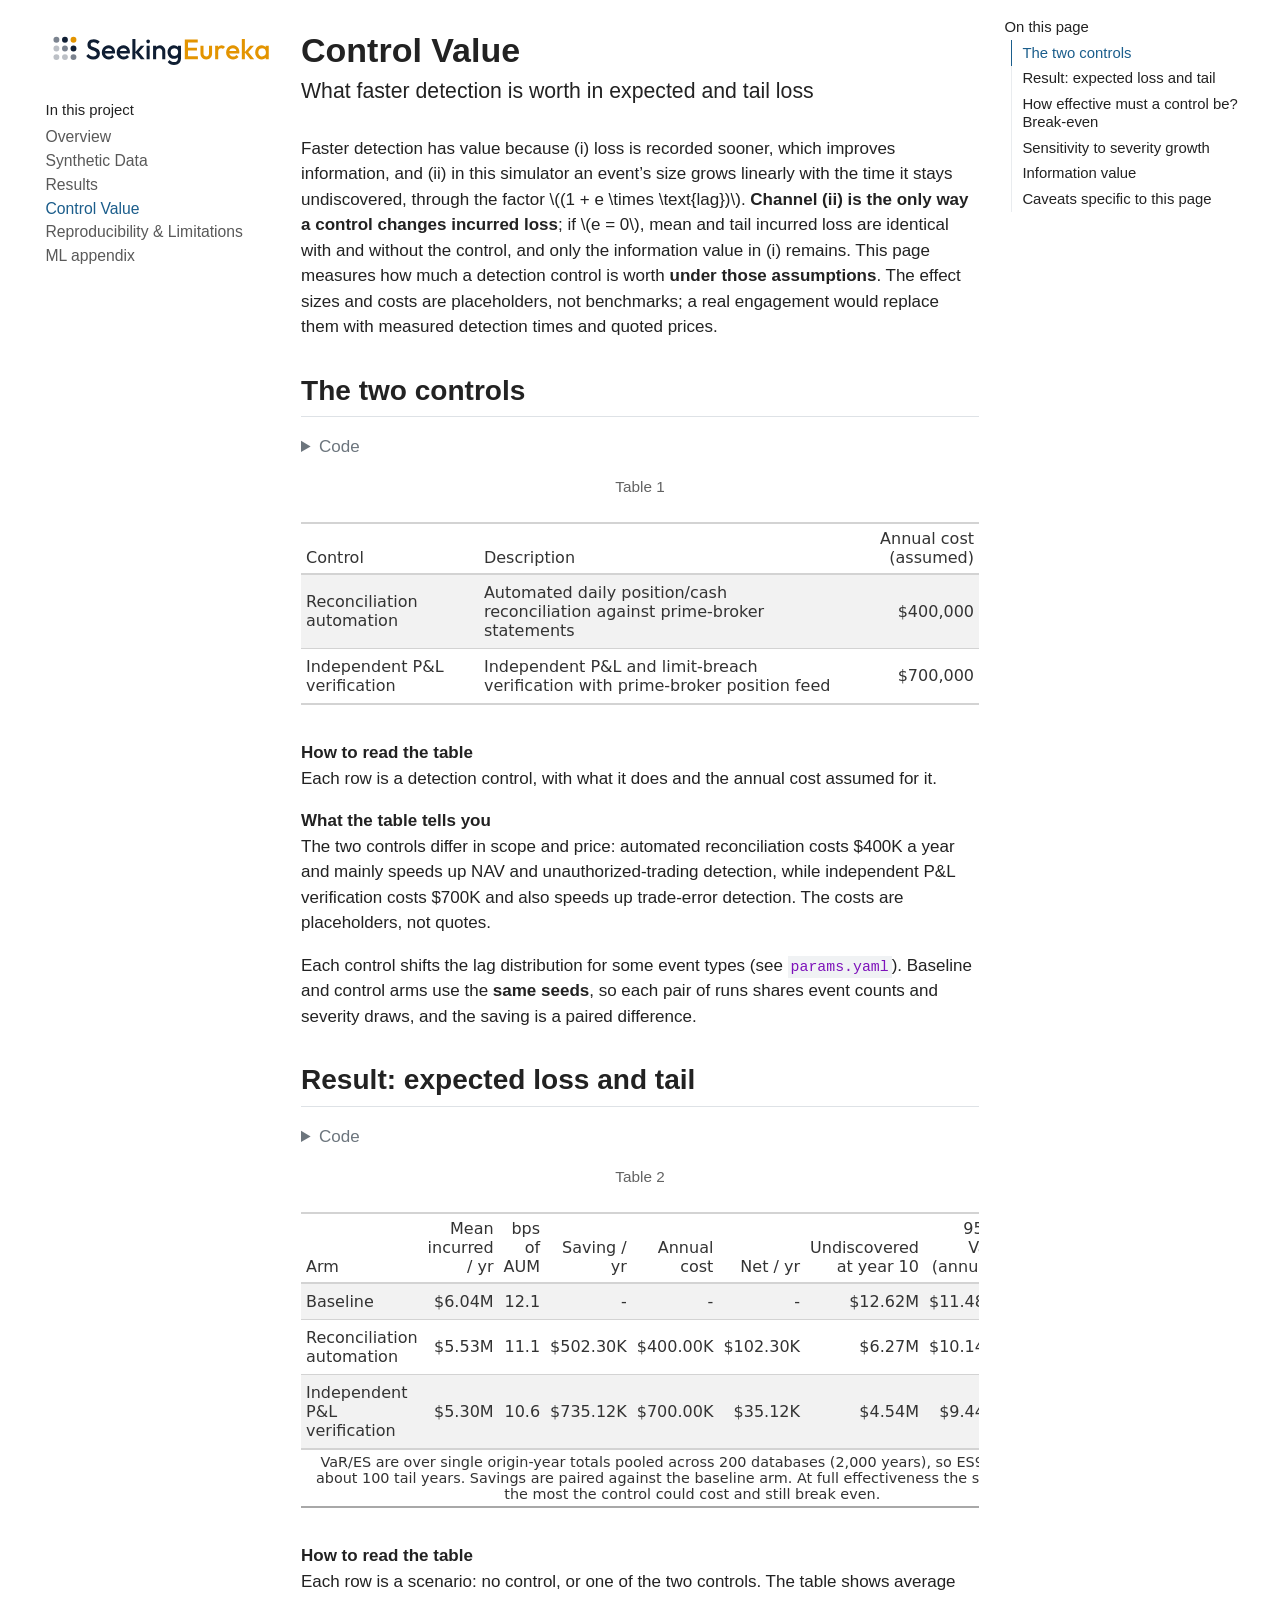
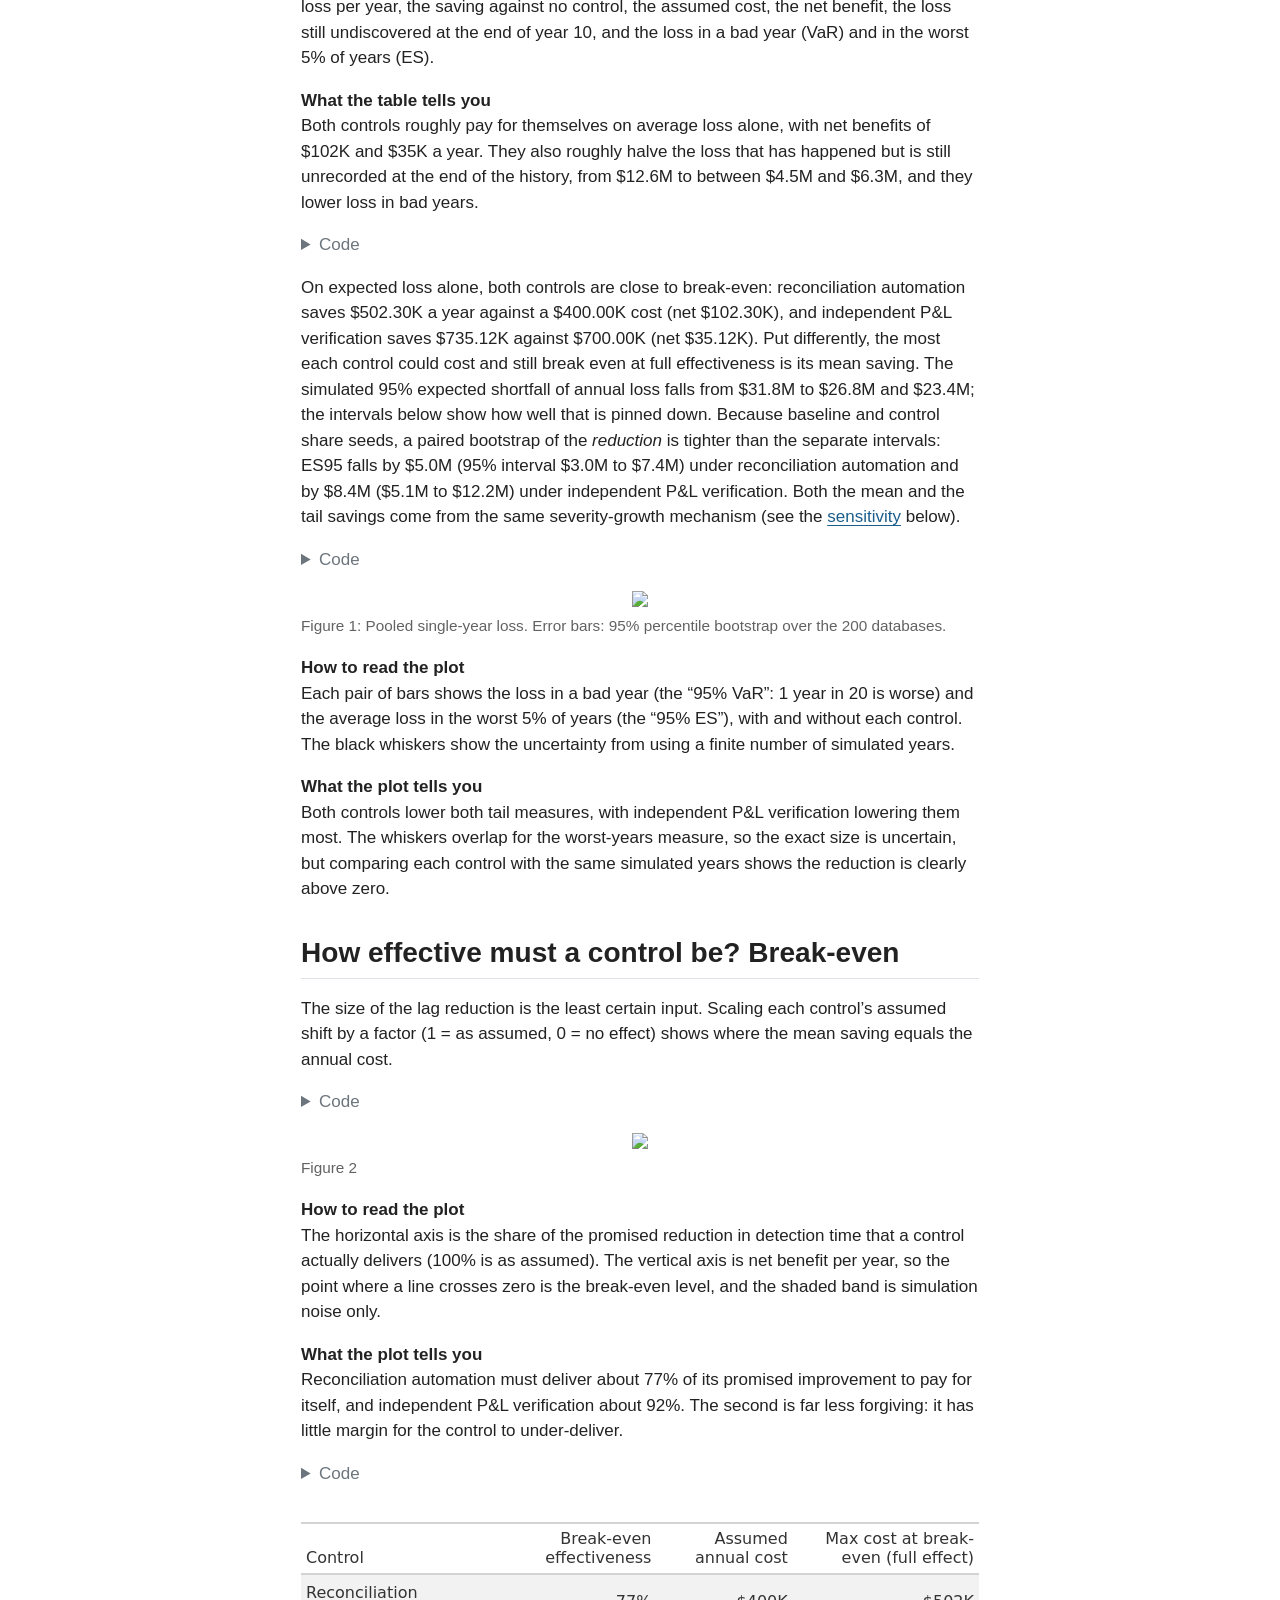
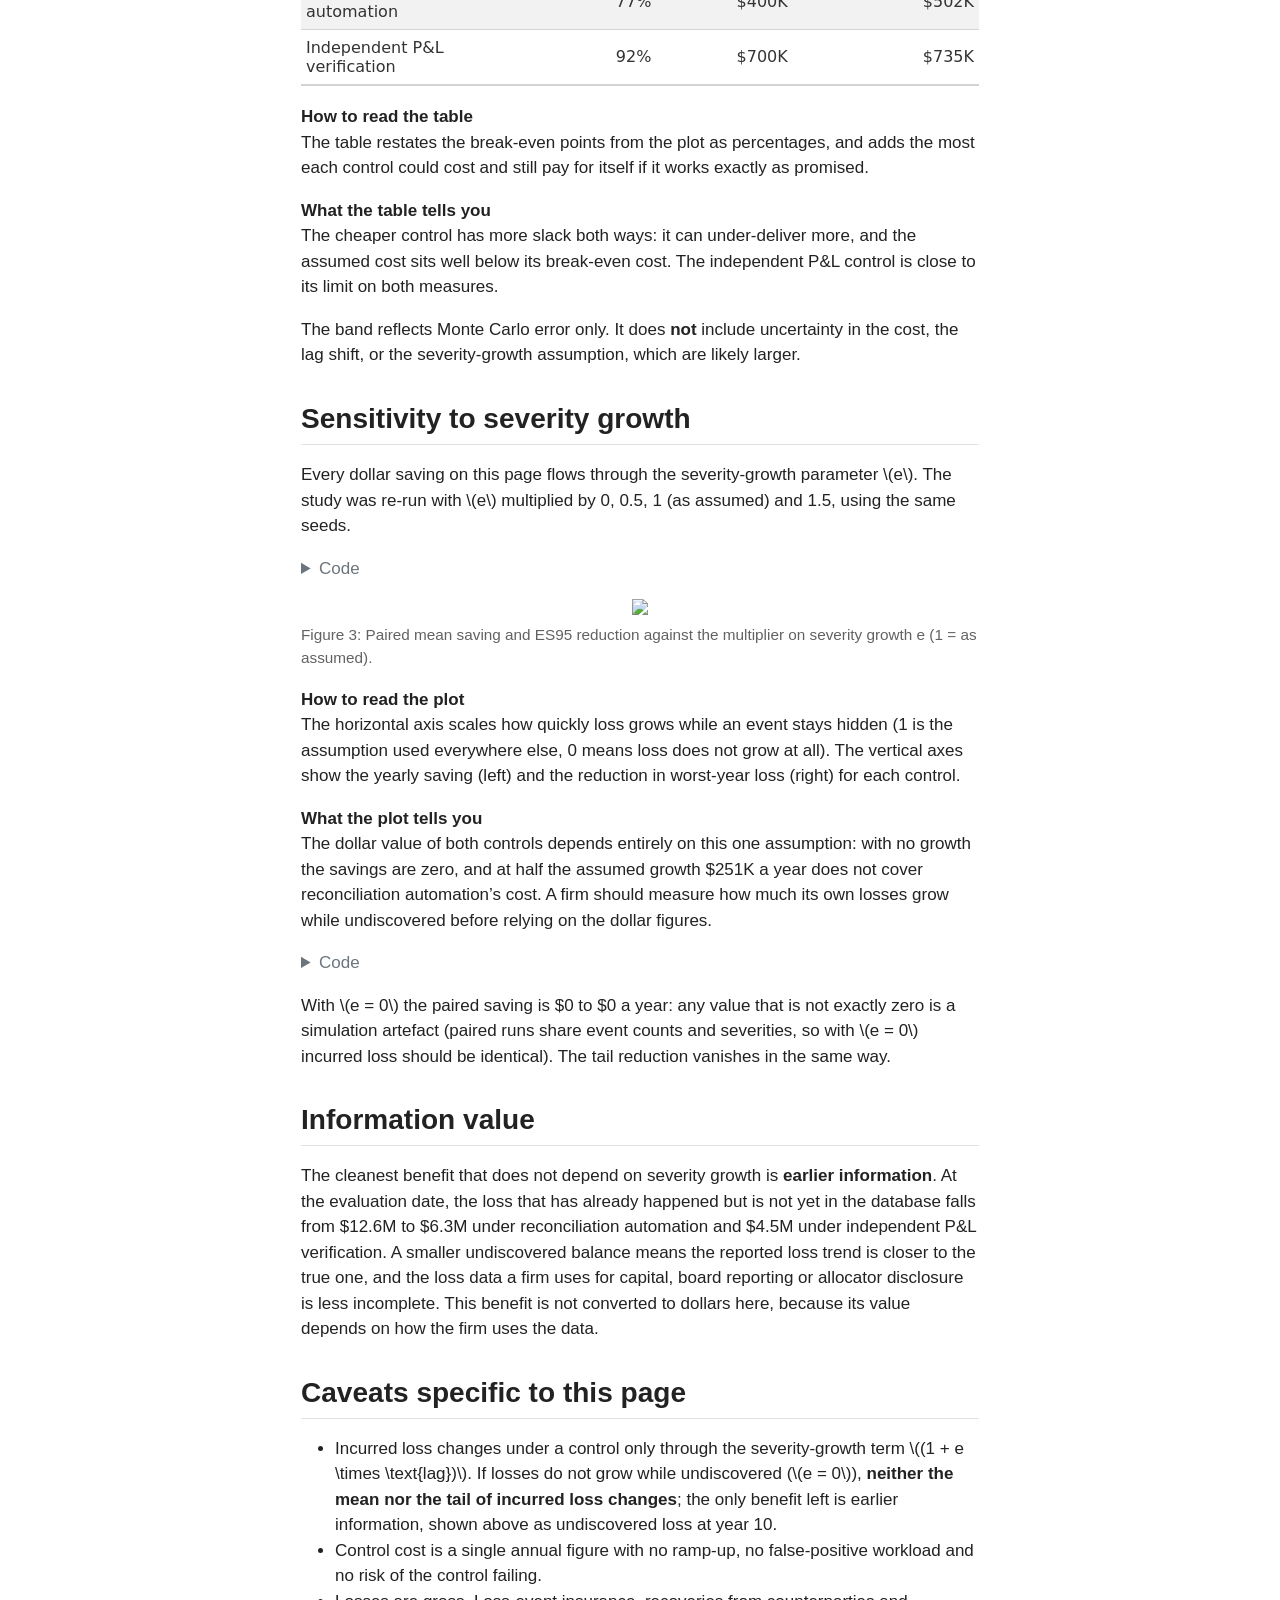
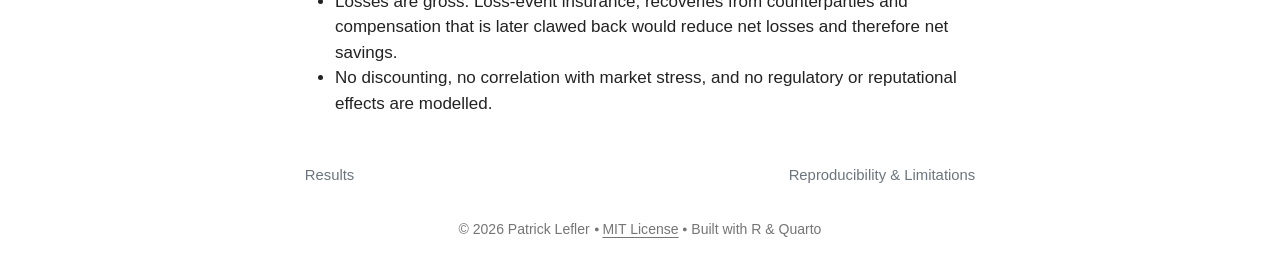
==== commit 678eae50: "Updated reproducibility page" ====
--- a/docs/controls.html
+++ b/docs/controls.html
@@ -62,6 +62,7 @@
 <script src="site_libs/quarto-nav/headroom.min.js"></script>
 <link href="./reproducibility.html" rel="next">
 <link href="./results.html" rel="prev">
+<link href="./assets/images/favicon.svg" rel="icon" type="image/svg+xml">
 <script src="site_libs/clipboard/clipboard.min.js"></script>
 <script src="site_libs/quarto-html/quarto.js" type="module"></script>
 <script src="site_libs/quarto-html/tabsets/tabsets.js" type="module"></script>
@@ -73,7 +74,7 @@
 <link href="site_libs/quarto-html/quarto-syntax-highlighting-587c61ba64f3a5504c4d52d930310e48.css" rel="stylesheet" id="quarto-text-highlighting-styles">
 <script src="site_libs/bootstrap/bootstrap.min.js"></script>
 <link href="site_libs/bootstrap/bootstrap-icons.css" rel="stylesheet">
-<link href="site_libs/bootstrap/bootstrap-27a998fbd444cbea4325d855b637c53e.min.css" rel="stylesheet" append-hash="true" id="quarto-bootstrap" data-mode="light">
+<link href="site_libs/bootstrap/bootstrap-14fc7787e48927cca1cfdea7cd9d3ef6.min.css" rel="stylesheet" append-hash="true" id="quarto-bootstrap" data-mode="light">
 <script id="quarto-search-options" type="application/json">{
   "language": {
     "search-no-results-text": "No results",
@@ -142,9 +143,10 @@
 <!-- sidebar -->
   <nav id="quarto-sidebar" class="sidebar collapse collapse-horizontal quarto-sidebar-collapse-item sidebar-navigation floating overflow-auto">
     <div class="pt-lg-2 mt-2 text-left sidebar-header">
-    <div class="sidebar-title mb-0 py-0">
-      <a href="./">Late-Discovered Operational Risk Events</a> 
-    </div>
+      <a href="./index.html" class="sidebar-logo-link">
+      <img src="./assets/images/logo.svg" alt="Seeking Eureka" class="sidebar-logo light-content py-0 d-lg-inline d-none">
+      <img src="./assets/images/logo.svg" alt="Seeking Eureka" class="sidebar-logo dark-content py-0 d-lg-inline d-none">
+      </a>
       </div>
     <div class="sidebar-menu-container"> 
     <ul class="list-unstyled mt-1">
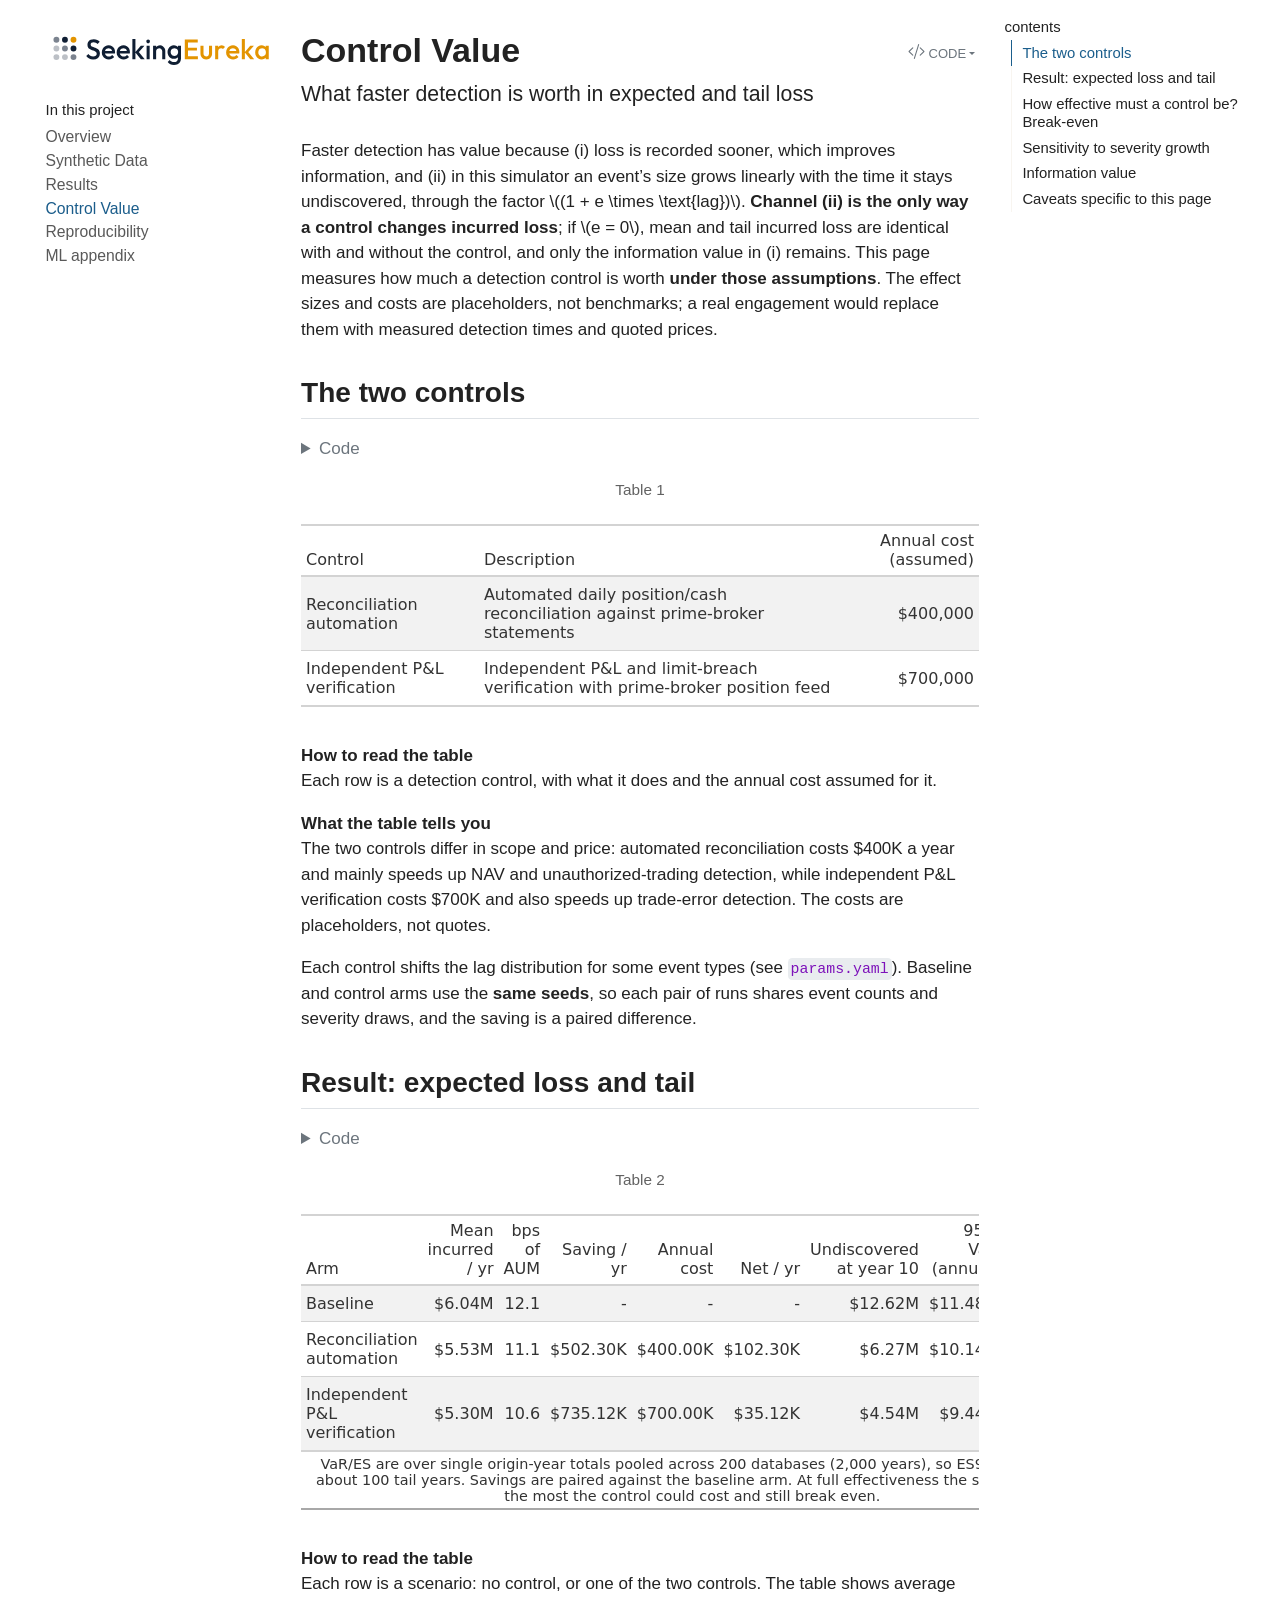
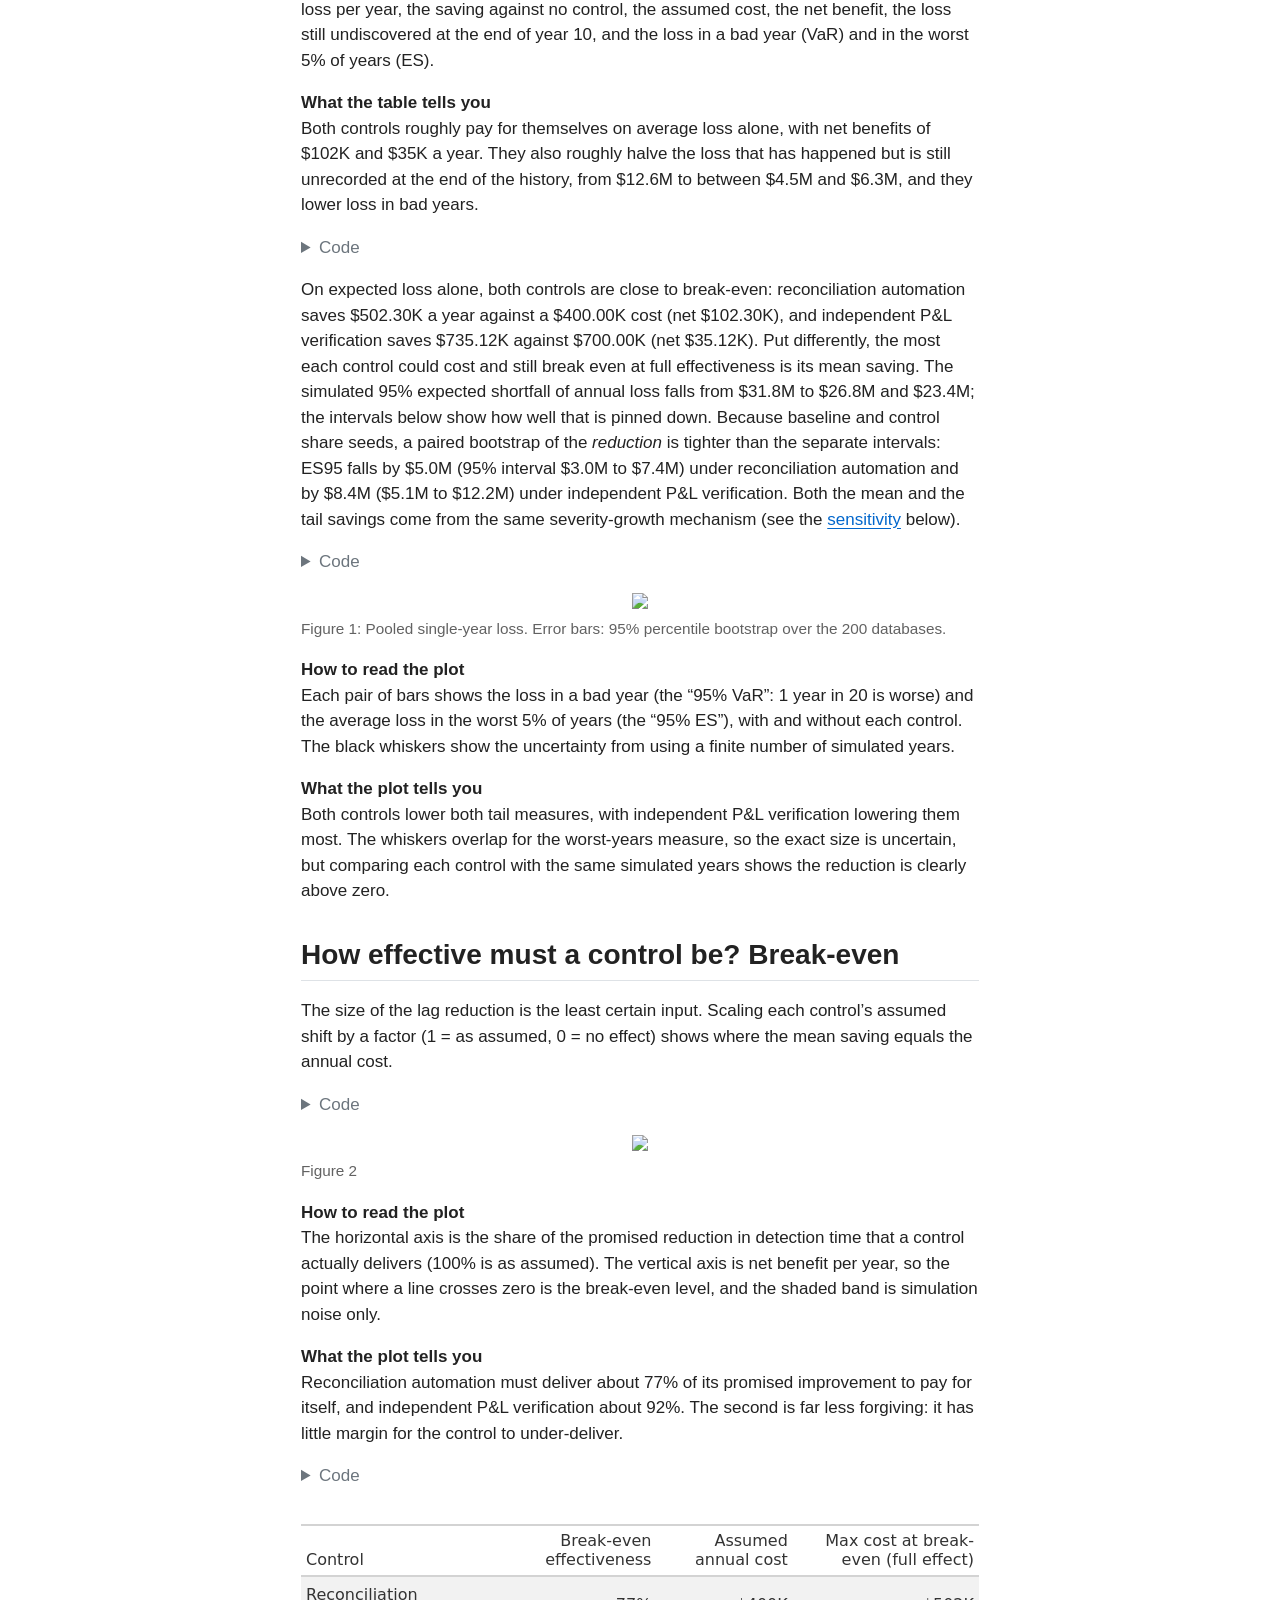
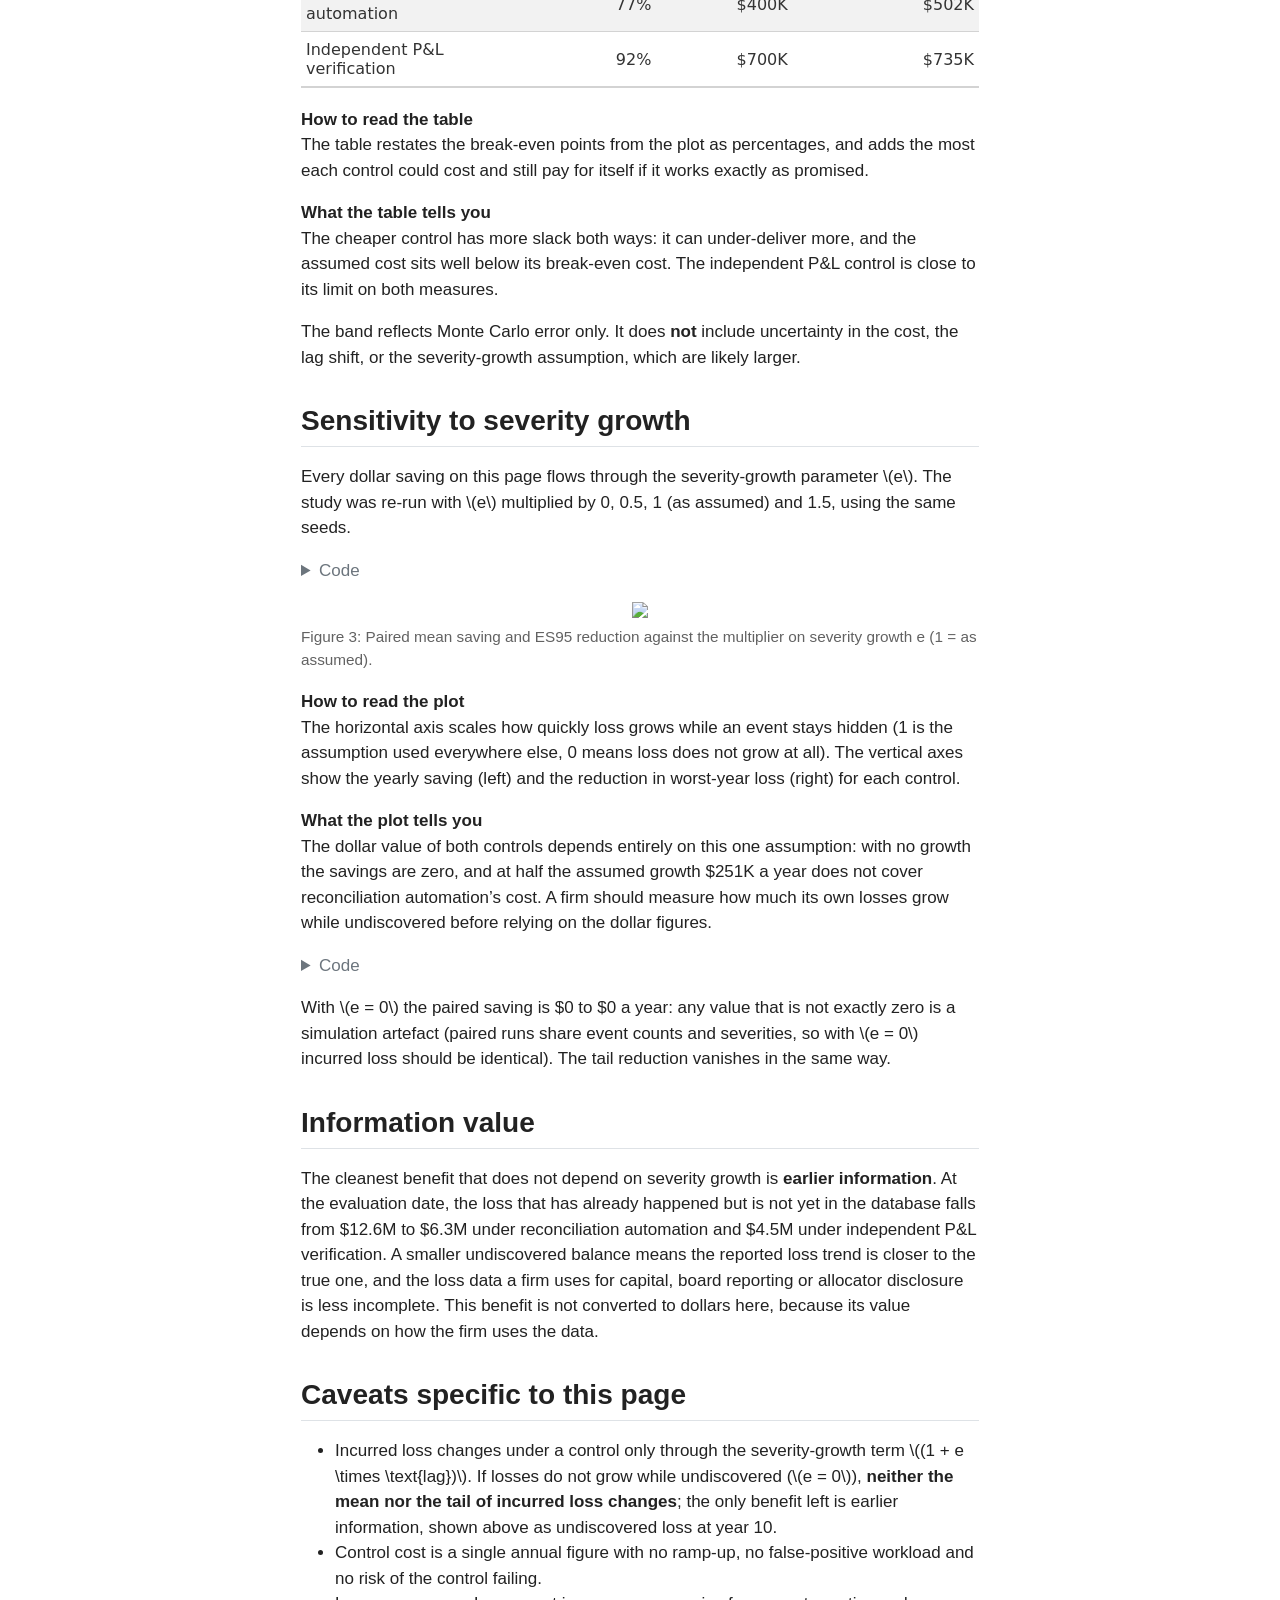
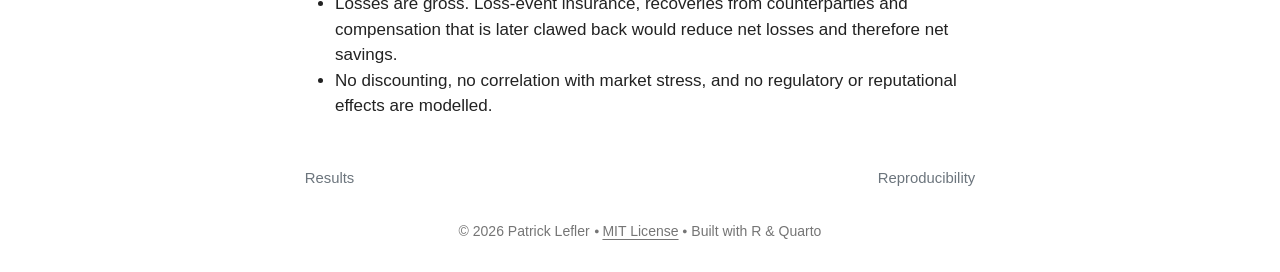
==== commit 01f806f0: "Updated _quarto.yml file" ====
--- a/docs/controls.html
+++ b/docs/controls.html
@@ -74,7 +74,10 @@
 <link href="site_libs/quarto-html/quarto-syntax-highlighting-587c61ba64f3a5504c4d52d930310e48.css" rel="stylesheet" id="quarto-text-highlighting-styles">
 <script src="site_libs/bootstrap/bootstrap.min.js"></script>
 <link href="site_libs/bootstrap/bootstrap-icons.css" rel="stylesheet">
-<link href="site_libs/bootstrap/bootstrap-14fc7787e48927cca1cfdea7cd9d3ef6.min.css" rel="stylesheet" append-hash="true" id="quarto-bootstrap" data-mode="light">
+<link href="site_libs/bootstrap/bootstrap-315aa354fbfbfd45b4b76e88c3271fce.min.css" rel="stylesheet" append-hash="true" id="quarto-bootstrap" data-mode="light">
+<script src="site_libs/quarto-contrib/glightbox/glightbox.min.js"></script>
+<link href="site_libs/quarto-contrib/glightbox/glightbox.min.css" rel="stylesheet">
+<link href="site_libs/quarto-contrib/glightbox/lightbox.css" rel="stylesheet">
 <script id="quarto-search-options" type="application/json">{
   "language": {
     "search-no-results-text": "No results",
@@ -90,6 +93,7 @@
     "search-label": "Search"
   }
 }</script>
+<style>html{ scroll-behavior: smooth; }</style>
 
   <script src="https://cdnjs.cloudflare.com/polyfill/v3/polyfill.min.js?features=es6"></script>
   <script src="https://cdn.jsdelivr.net/npm/mathjax@3/es5/tex-chtml-full.js" type="text/javascript"></script>
@@ -139,7 +143,7 @@
   </nav>
 </header>
 <!-- content -->
-<div id="quarto-content" class="quarto-container page-columns page-rows-contents page-layout-article">
+<div id="quarto-content" class="quarto-container page-columns page-rows-contents page-layout-full">
 <!-- sidebar -->
   <nav id="quarto-sidebar" class="sidebar collapse collapse-horizontal quarto-sidebar-collapse-item sidebar-navigation floating overflow-auto">
     <div class="pt-lg-2 mt-2 text-left sidebar-header">
@@ -177,7 +181,7 @@
         <li class="sidebar-item">
   <div class="sidebar-item-container"> 
   <a href="./reproducibility.html" class="sidebar-item-text sidebar-link">
- <span class="menu-text">Reproducibility &amp; Limitations</span></a>
+ <span class="menu-text">Reproducibility</span></a>
   </div>
 </li>
         <li class="sidebar-item">
@@ -193,7 +197,7 @@
 <!-- margin-sidebar -->
     <div id="quarto-margin-sidebar" class="sidebar margin-sidebar">
         <nav id="TOC" role="doc-toc" class="toc-active">
-    <h2 id="toc-title">On this page</h2>
+    <h2 id="toc-title">contents</h2>
    
   <ul>
   <li><a href="#the-two-controls" id="toc-the-two-controls" class="nav-link active" data-scroll-target="#the-two-controls">The two controls</a></li>
@@ -206,17 +210,17 @@
 </nav>
     </div>
 <!-- main -->
-<main class="content" id="quarto-document-content">
+<main class="content column-body" id="quarto-document-content">
 
 <header id="title-block-header" class="quarto-title-block default">
 <div class="quarto-title">
-<h1 class="title">Control Value</h1>
+<div class="quarto-title-block"><div><h1 class="title">Control Value</h1><button type="button" class="btn code-tools-button dropdown-toggle" id="quarto-code-tools-menu" data-bs-toggle="dropdown" aria-expanded="false"><i class="bi"></i> Code</button><ul class="dropdown-menu dropdown-menu-end" aria-labelelledby="quarto-code-tools-menu"><li><a id="quarto-show-all-code" class="dropdown-item" href="javascript:void(0)" role="button">Show All Code</a></li><li><a id="quarto-hide-all-code" class="dropdown-item" href="javascript:void(0)" role="button">Hide All Code</a></li><li><hr class="dropdown-divider"></li><li><a id="quarto-view-source" class="dropdown-item" href="javascript:void(0)" role="button">View Source</a></li></ul></div></div>
 <p class="subtitle lead">What faster detection is worth in expected and tail loss</p>
 </div>
 
 
 
-<div class="quarto-title-meta">
+<div class="quarto-title-meta column-body">
 
     
   
@@ -1306,7 +1310,7 @@
 <div id="fig-tail" class="quarto-float quarto-figure quarto-figure-center anchored">
 <figure class="quarto-float quarto-float-fig figure">
 <div aria-describedby="fig-tail-caption-0ceaefa1-69ba-4598-a22c-09a6ac19f8ca">
-<img src="controls_files/figure-html/fig-tail-1.png" class="img-fluid figure-img" width="672">
+<a href="controls_files/figure-html/fig-tail-1.png" class="lightbox" data-gallery="quarto-lightbox-gallery-1" title="Figure&nbsp;1: Pooled single-year loss. Error bars: 95% percentile bootstrap over the 200 databases."><img src="controls_files/figure-html/fig-tail-1.png" class="img-fluid figure-img" width="672"></a>
 </div>
 <figcaption class="quarto-float-caption-bottom quarto-float-caption quarto-float-fig" id="fig-tail-caption-0ceaefa1-69ba-4598-a22c-09a6ac19f8ca">
 Figure&nbsp;1: Pooled single-year loss. Error bars: 95% percentile bootstrap over the 200 databases.
@@ -1340,7 +1344,7 @@
 <div id="fig-breakeven" class="quarto-float quarto-figure quarto-figure-center anchored" width="672">
 <figure class="quarto-float quarto-float-fig figure">
 <div aria-describedby="fig-breakeven-caption-0ceaefa1-69ba-4598-a22c-09a6ac19f8ca">
-<img src="controls_files/figure-html/fig-breakeven-1.png" id="fig-breakeven" class="img-fluid figure-img" width="672">
+<a href="controls_files/figure-html/fig-breakeven-1.png" class="lightbox" data-gallery="quarto-lightbox-gallery-2" title="Figure&nbsp;2: "><img src="controls_files/figure-html/fig-breakeven-1.png" id="fig-breakeven" class="img-fluid figure-img" width="672"></a>
 </div>
 <figcaption class="quarto-float-caption-bottom quarto-float-caption quarto-float-fig quarto-uncaptioned" id="fig-breakeven-caption-0ceaefa1-69ba-4598-a22c-09a6ac19f8ca">
 Figure&nbsp;2
@@ -1874,7 +1878,7 @@
 <div id="fig-sens" class="quarto-float quarto-figure quarto-figure-center anchored">
 <figure class="quarto-float quarto-float-fig figure">
 <div aria-describedby="fig-sens-caption-0ceaefa1-69ba-4598-a22c-09a6ac19f8ca">
-<img src="controls_files/figure-html/fig-sens-1.png" class="img-fluid figure-img" width="672">
+<a href="controls_files/figure-html/fig-sens-1.png" class="lightbox" data-gallery="quarto-lightbox-gallery-3" title="Figure&nbsp;3: Paired mean saving and ES95 reduction against the multiplier on severity growth e (1 = as assumed)."><img src="controls_files/figure-html/fig-sens-1.png" class="img-fluid figure-img" width="672"></a>
 </div>
 <figcaption class="quarto-float-caption-bottom quarto-float-caption quarto-float-fig" id="fig-sens-caption-0ceaefa1-69ba-4598-a22c-09a6ac19f8ca">
 Figure&nbsp;3: Paired mean saving and ES95 reduction against the multiplier on severity growth e (1 = as assumed).
@@ -1906,6 +1910,8 @@
 <li>No discounting, no correlation with market stress, and no regulatory or reputational effects are modelled.</li>
 </ul>
 
+
+<!-- -->
 
 </section>
 
@@ -1980,6 +1986,57 @@
         container: window.document.getElementById('quarto-embedded-source-code-modal')
       });
       clipboardModal.on('success', onCopySuccess);
+    }
+    const viewSource = window.document.getElementById('quarto-view-source') ||
+                       window.document.getElementById('quarto-code-tools-source');
+    if (viewSource) {
+      const sourceUrl = viewSource.getAttribute("data-quarto-source-url");
+      viewSource.addEventListener("click", function(e) {
+        if (sourceUrl) {
+          // rstudio viewer pane
+          if (/\bcapabilities=\b/.test(window.location)) {
+            window.open(sourceUrl);
+          } else {
+            window.location.href = sourceUrl;
+          }
+        } else {
+          const modal = new bootstrap.Modal(document.getElementById('quarto-embedded-source-code-modal'));
+          modal.show();
+        }
+        return false;
+      });
+    }
+    function toggleCodeHandler(show) {
+      return function(e) {
+        const detailsSrc = window.document.querySelectorAll(".cell > details > .sourceCode");
+        for (let i=0; i<detailsSrc.length; i++) {
+          const details = detailsSrc[i].parentElement;
+          if (show) {
+            details.open = true;
+          } else {
+            details.removeAttribute("open");
+          }
+        }
+        const cellCodeDivs = window.document.querySelectorAll(".cell > .sourceCode");
+        const fromCls = show ? "hidden" : "unhidden";
+        const toCls = show ? "unhidden" : "hidden";
+        for (let i=0; i<cellCodeDivs.length; i++) {
+          const codeDiv = cellCodeDivs[i];
+          if (codeDiv.classList.contains(fromCls)) {
+            codeDiv.classList.remove(fromCls);
+            codeDiv.classList.add(toCls);
+          } 
+        }
+        return false;
+      }
+    }
+    const hideAllCode = window.document.getElementById("quarto-hide-all-code");
+    if (hideAllCode) {
+      hideAllCode.addEventListener("click", toggleCodeHandler(false));
+    }
+    const showAllCode = window.document.getElementById("quarto-show-all-code");
+    if (showAllCode) {
+      showAllCode.addEventListener("click", toggleCodeHandler(true));
     }
       var localhostRegex = new RegExp(/^(?:http|https):\/\/localhost\:?[0-9]*\//);
       var mailtoRegex = new RegExp(/^mailto:/);
@@ -2310,18 +2367,222 @@
     }
   });
   </script>
-<nav class="page-navigation">
+<nav class="page-navigation column-body">
   <div class="nav-page nav-page-previous">
       <a href="./results.html" class="pagination-link" aria-label="Results">
         <i class="bi bi-arrow-left-short"></i> <span class="nav-page-text">Results</span>
       </a>          
   </div>
   <div class="nav-page nav-page-next">
-      <a href="./reproducibility.html" class="pagination-link" aria-label="Reproducibility &amp; Limitations">
-        <span class="nav-page-text">Reproducibility &amp; Limitations</span> <i class="bi bi-arrow-right-short"></i>
+      <a href="./reproducibility.html" class="pagination-link" aria-label="Reproducibility">
+        <span class="nav-page-text">Reproducibility</span> <i class="bi bi-arrow-right-short"></i>
       </a>
   </div>
-</nav>
+</nav><div class="modal fade" id="quarto-embedded-source-code-modal" tabindex="-1" aria-labelledby="quarto-embedded-source-code-modal-label" aria-hidden="true"><div class="modal-dialog modal-dialog-scrollable"><div class="modal-content"><div class="modal-header"><h5 class="modal-title" id="quarto-embedded-source-code-modal-label">Source Code</h5><button class="btn-close" data-bs-dismiss="modal"></button></div><div class="modal-body"><div class="">
+<div class="code-copy-outer-scaffold"><div class="sourceCode" id="cb9" data-shortcodes="false"><pre class="sourceCode markdown code-with-copy"><code class="sourceCode markdown"><span id="cb9-1"><a href="#cb9-1" aria-hidden="true" tabindex="-1"></a><span class="co">---</span></span>
+<span id="cb9-2"><a href="#cb9-2" aria-hidden="true" tabindex="-1"></a><span class="an">title:</span><span class="co"> "Control Value"</span></span>
+<span id="cb9-3"><a href="#cb9-3" aria-hidden="true" tabindex="-1"></a><span class="an">subtitle:</span><span class="co"> "What faster detection is worth in expected and tail loss"</span></span>
+<span id="cb9-4"><a href="#cb9-4" aria-hidden="true" tabindex="-1"></a><span class="co">---</span></span>
+<span id="cb9-5"><a href="#cb9-5" aria-hidden="true" tabindex="-1"></a></span>
+<span id="cb9-8"><a href="#cb9-8" aria-hidden="true" tabindex="-1"></a><span class="in">```{r}</span></span>
+<span id="cb9-9"><a href="#cb9-9" aria-hidden="true" tabindex="-1"></a><span class="co">#| label: setup</span></span>
+<span id="cb9-10"><a href="#cb9-10" aria-hidden="true" tabindex="-1"></a><span class="co">#| include: false</span></span>
+<span id="cb9-11"><a href="#cb9-11" aria-hidden="true" tabindex="-1"></a><span class="fu">library</span>(tidyverse)</span>
+<span id="cb9-12"><a href="#cb9-12" aria-hidden="true" tabindex="-1"></a><span class="cf">for</span> (f <span class="cf">in</span> <span class="fu">list.files</span>(<span class="st">"R"</span>, <span class="at">full.names =</span> <span class="cn">TRUE</span>)) <span class="fu">source</span>(f)</span>
+<span id="cb9-13"><a href="#cb9-13" aria-hidden="true" tabindex="-1"></a>res <span class="ot">&lt;-</span> <span class="fu">load_results</span>()</span>
+<span id="cb9-14"><a href="#cb9-14" aria-hidden="true" tabindex="-1"></a>params <span class="ot">&lt;-</span> <span class="fu">load_params</span>()</span>
+<span id="cb9-15"><a href="#cb9-15" aria-hidden="true" tabindex="-1"></a>aum <span class="ot">&lt;-</span> params<span class="sc">$</span>firm<span class="sc">$</span>aum_usd</span>
+<span id="cb9-16"><a href="#cb9-16" aria-hidden="true" tabindex="-1"></a>ctl <span class="ot">&lt;-</span> <span class="fu">summarise_controls</span>(res<span class="sc">$</span>ctl, params)</span>
+<span id="cb9-17"><a href="#cb9-17" aria-hidden="true" tabindex="-1"></a>tail_ci <span class="ot">&lt;-</span> res<span class="sc">$</span>ctl_tail</span>
+<span id="cb9-18"><a href="#cb9-18" aria-hidden="true" tabindex="-1"></a>sens <span class="ot">&lt;-</span> res<span class="sc">$</span>ctl_sens</span>
+<span id="cb9-19"><a href="#cb9-19" aria-hidden="true" tabindex="-1"></a>tdiff <span class="ot">&lt;-</span> res<span class="sc">$</span>ctl_tail_diff</span>
+<span id="cb9-20"><a href="#cb9-20" aria-hidden="true" tabindex="-1"></a><span class="in">```</span></span>
+<span id="cb9-21"><a href="#cb9-21" aria-hidden="true" tabindex="-1"></a></span>
+<span id="cb9-22"><a href="#cb9-22" aria-hidden="true" tabindex="-1"></a>Faster detection has value because (i) loss is recorded sooner, which improves information, and (ii) in this simulator an event's size grows linearly with the time it stays undiscovered, through the factor $(1 + e \times \text{lag})$. **Channel (ii) is the only way a control changes incurred loss**; if $e = 0$, mean and tail incurred loss are identical with and without the control, and only the information value in (i) remains. This page measures how much a detection control is worth **under those assumptions**. The effect sizes and costs are placeholders, not benchmarks; a real engagement would replace them with measured detection times and quoted prices.</span>
+<span id="cb9-23"><a href="#cb9-23" aria-hidden="true" tabindex="-1"></a></span>
+<span id="cb9-24"><a href="#cb9-24" aria-hidden="true" tabindex="-1"></a><span class="fu">## The two controls</span></span>
+<span id="cb9-25"><a href="#cb9-25" aria-hidden="true" tabindex="-1"></a></span>
+<span id="cb9-28"><a href="#cb9-28" aria-hidden="true" tabindex="-1"></a><span class="in">```{r}</span></span>
+<span id="cb9-29"><a href="#cb9-29" aria-hidden="true" tabindex="-1"></a><span class="co">#| label: tbl-controls</span></span>
+<span id="cb9-30"><a href="#cb9-30" aria-hidden="true" tabindex="-1"></a><span class="fu">tibble</span>(</span>
+<span id="cb9-31"><a href="#cb9-31" aria-hidden="true" tabindex="-1"></a>  <span class="at">Control =</span> ctl_lab[<span class="fu">names</span>(params<span class="sc">$</span>controls)],</span>
+<span id="cb9-32"><a href="#cb9-32" aria-hidden="true" tabindex="-1"></a>  <span class="at">Description =</span> <span class="fu">map_chr</span>(params<span class="sc">$</span>controls, <span class="st">"description"</span>),</span>
+<span id="cb9-33"><a href="#cb9-33" aria-hidden="true" tabindex="-1"></a>  <span class="st">`</span><span class="at">Annual cost (assumed)</span><span class="st">`</span> <span class="ot">=</span> <span class="fu">map_dbl</span>(params<span class="sc">$</span>controls, <span class="st">"annual_cost_usd"</span>)</span>
+<span id="cb9-34"><a href="#cb9-34" aria-hidden="true" tabindex="-1"></a>) <span class="sc">|&gt;</span></span>
+<span id="cb9-35"><a href="#cb9-35" aria-hidden="true" tabindex="-1"></a>  gt<span class="sc">::</span><span class="fu">gt</span>() <span class="sc">|&gt;</span></span>
+<span id="cb9-36"><a href="#cb9-36" aria-hidden="true" tabindex="-1"></a>  gt<span class="sc">::</span><span class="fu">fmt_currency</span>(<span class="st">`</span><span class="at">Annual cost (assumed)</span><span class="st">`</span>, <span class="at">decimals =</span> <span class="dv">0</span>)</span>
+<span id="cb9-37"><a href="#cb9-37" aria-hidden="true" tabindex="-1"></a><span class="in">```</span></span>
+<span id="cb9-38"><a href="#cb9-38" aria-hidden="true" tabindex="-1"></a></span>
+<span id="cb9-39"><a href="#cb9-39" aria-hidden="true" tabindex="-1"></a>**How to read the table** <span class="dt">&lt;</span><span class="kw">br</span><span class="dt">/&gt;</span></span>
+<span id="cb9-40"><a href="#cb9-40" aria-hidden="true" tabindex="-1"></a>Each row is a detection control, with what it does and the annual cost assumed for it.</span>
+<span id="cb9-41"><a href="#cb9-41" aria-hidden="true" tabindex="-1"></a></span>
+<span id="cb9-42"><a href="#cb9-42" aria-hidden="true" tabindex="-1"></a>**What the table tells you** <span class="dt">&lt;</span><span class="kw">br</span><span class="dt">/&gt;</span></span>
+<span id="cb9-43"><a href="#cb9-43" aria-hidden="true" tabindex="-1"></a>The two controls differ in scope and price: automated reconciliation costs <span class="in">`r fmt_usd(params$controls$recon_automation$annual_cost_usd, 0)`</span> a year and mainly speeds up NAV and unauthorized-trading detection, while independent P&amp;L verification costs <span class="in">`r fmt_usd(params$controls$independent_pnl_verification$annual_cost_usd, 0)`</span> and also speeds up trade-error detection. The costs are placeholders, not quotes.</span>
+<span id="cb9-44"><a href="#cb9-44" aria-hidden="true" tabindex="-1"></a></span>
+<span id="cb9-45"><a href="#cb9-45" aria-hidden="true" tabindex="-1"></a>Each control shifts the lag distribution for some event types (see <span class="in">`params.yaml`</span>). Baseline and control arms use the **same seeds**, so each pair of runs shares event counts and severity draws, and the saving is a paired difference.</span>
+<span id="cb9-46"><a href="#cb9-46" aria-hidden="true" tabindex="-1"></a></span>
+<span id="cb9-47"><a href="#cb9-47" aria-hidden="true" tabindex="-1"></a><span class="fu">## Result: expected loss and tail</span></span>
+<span id="cb9-48"><a href="#cb9-48" aria-hidden="true" tabindex="-1"></a></span>
+<span id="cb9-51"><a href="#cb9-51" aria-hidden="true" tabindex="-1"></a><span class="in">```{r}</span></span>
+<span id="cb9-52"><a href="#cb9-52" aria-hidden="true" tabindex="-1"></a><span class="co">#| label: tbl-ctl</span></span>
+<span id="cb9-53"><a href="#cb9-53" aria-hidden="true" tabindex="-1"></a>base <span class="ot">&lt;-</span> ctl <span class="sc">|&gt;</span> <span class="fu">filter</span>(arm <span class="sc">==</span> <span class="st">"baseline"</span>)</span>
+<span id="cb9-54"><a href="#cb9-54" aria-hidden="true" tabindex="-1"></a>ctl <span class="sc">|&gt;</span></span>
+<span id="cb9-55"><a href="#cb9-55" aria-hidden="true" tabindex="-1"></a>  <span class="fu">transmute</span>(</span>
+<span id="cb9-56"><a href="#cb9-56" aria-hidden="true" tabindex="-1"></a>    <span class="at">Arm =</span> ctl_lab[arm],</span>
+<span id="cb9-57"><a href="#cb9-57" aria-hidden="true" tabindex="-1"></a>    <span class="st">`</span><span class="at">Mean incurred / yr</span><span class="st">`</span> <span class="ot">=</span> mean_incurred_per_year,</span>
+<span id="cb9-58"><a href="#cb9-58" aria-hidden="true" tabindex="-1"></a>    <span class="st">`</span><span class="at">bps of AUM</span><span class="st">`</span> <span class="ot">=</span> mean_incurred_per_year <span class="sc">/</span> aum <span class="sc">*</span> <span class="fl">1e4</span>,</span>
+<span id="cb9-59"><a href="#cb9-59" aria-hidden="true" tabindex="-1"></a>    <span class="st">`</span><span class="at">Saving / yr</span><span class="st">`</span> <span class="ot">=</span> <span class="fu">if_else</span>(arm <span class="sc">==</span> <span class="st">"baseline"</span>, <span class="cn">NA_real_</span>, mean_saving_per_year),</span>
+<span id="cb9-60"><a href="#cb9-60" aria-hidden="true" tabindex="-1"></a>    <span class="st">`</span><span class="at">Annual cost</span><span class="st">`</span> <span class="ot">=</span> annual_cost,</span>
+<span id="cb9-61"><a href="#cb9-61" aria-hidden="true" tabindex="-1"></a>    <span class="st">`</span><span class="at">Net / yr</span><span class="st">`</span> <span class="ot">=</span> net_benefit_per_year,</span>
+<span id="cb9-62"><a href="#cb9-62" aria-hidden="true" tabindex="-1"></a>    <span class="st">`</span><span class="at">Undiscovered at year 10</span><span class="st">`</span> <span class="ot">=</span> mean_undiscovered,</span>
+<span id="cb9-63"><a href="#cb9-63" aria-hidden="true" tabindex="-1"></a>    <span class="st">`</span><span class="at">95% VaR (annual)</span><span class="st">`</span> <span class="ot">=</span> annual_var95,</span>
+<span id="cb9-64"><a href="#cb9-64" aria-hidden="true" tabindex="-1"></a>    <span class="st">`</span><span class="at">95% ES (annual)</span><span class="st">`</span> <span class="ot">=</span> annual_es95</span>
+<span id="cb9-65"><a href="#cb9-65" aria-hidden="true" tabindex="-1"></a>  ) <span class="sc">|&gt;</span></span>
+<span id="cb9-66"><a href="#cb9-66" aria-hidden="true" tabindex="-1"></a>  gt<span class="sc">::</span><span class="fu">gt</span>() <span class="sc">|&gt;</span></span>
+<span id="cb9-67"><a href="#cb9-67" aria-hidden="true" tabindex="-1"></a>  gt<span class="sc">::</span><span class="fu">fmt_currency</span>(<span class="sc">-</span><span class="fu">c</span>(Arm, <span class="st">`</span><span class="at">bps of AUM</span><span class="st">`</span>), <span class="at">decimals =</span> <span class="dv">2</span>, <span class="at">suffixing =</span> <span class="cn">TRUE</span>) <span class="sc">|&gt;</span></span>
+<span id="cb9-68"><a href="#cb9-68" aria-hidden="true" tabindex="-1"></a>  gt<span class="sc">::</span><span class="fu">fmt_number</span>(<span class="st">`</span><span class="at">bps of AUM</span><span class="st">`</span>, <span class="at">decimals =</span> <span class="dv">1</span>) <span class="sc">|&gt;</span></span>
+<span id="cb9-69"><a href="#cb9-69" aria-hidden="true" tabindex="-1"></a>  gt<span class="sc">::</span><span class="fu">sub_missing</span>(<span class="at">missing_text =</span> <span class="st">"-"</span>) <span class="sc">|&gt;</span></span>
+<span id="cb9-70"><a href="#cb9-70" aria-hidden="true" tabindex="-1"></a>  gt<span class="sc">::</span><span class="fu">tab_source_note</span>(<span class="st">"VaR/ES are over single origin-year totals pooled across 200 databases (2,000 years), so ES95 averages about 100 tail years. Savings are paired against the baseline arm. At full effectiveness the saving is also the most the control could cost and still break even."</span>)</span>
+<span id="cb9-71"><a href="#cb9-71" aria-hidden="true" tabindex="-1"></a><span class="in">```</span></span>
+<span id="cb9-72"><a href="#cb9-72" aria-hidden="true" tabindex="-1"></a></span>
+<span id="cb9-73"><a href="#cb9-73" aria-hidden="true" tabindex="-1"></a>**How to read the table** <span class="dt">&lt;</span><span class="kw">br</span><span class="dt">/&gt;</span></span>
+<span id="cb9-74"><a href="#cb9-74" aria-hidden="true" tabindex="-1"></a>Each row is a scenario: no control, or one of the two controls. The table shows average loss per year, the saving against no control, the assumed cost, the net benefit, the loss still undiscovered at the end of year 10, and the loss in a bad year (VaR) and in the worst 5% of years (ES).</span>
+<span id="cb9-75"><a href="#cb9-75" aria-hidden="true" tabindex="-1"></a></span>
+<span id="cb9-76"><a href="#cb9-76" aria-hidden="true" tabindex="-1"></a>**What the table tells you** <span class="dt">&lt;</span><span class="kw">br</span><span class="dt">/&gt;</span></span>
+<span id="cb9-77"><a href="#cb9-77" aria-hidden="true" tabindex="-1"></a>Both controls roughly pay for themselves on average loss alone, with net benefits of <span class="in">`r fmt_usd(ctl$net_benefit_per_year[ctl$arm == "recon_automation"], 0)`</span> and <span class="in">`r fmt_usd(ctl$net_benefit_per_year[ctl$arm == "independent_pnl_verification"], 0)`</span> a year. They also roughly halve the loss that has happened but is still unrecorded at the end of the history, from <span class="in">`r fmt_usd(ctl$mean_undiscovered[ctl$arm == "baseline"])`</span> to between <span class="in">`r fmt_usd(ctl$mean_undiscovered[ctl$arm == "independent_pnl_verification"])`</span> and <span class="in">`r fmt_usd(ctl$mean_undiscovered[ctl$arm == "recon_automation"])`</span>, and they lower loss in bad years.</span>
+<span id="cb9-78"><a href="#cb9-78" aria-hidden="true" tabindex="-1"></a></span>
+<span id="cb9-81"><a href="#cb9-81" aria-hidden="true" tabindex="-1"></a><span class="in">```{r}</span></span>
+<span id="cb9-82"><a href="#cb9-82" aria-hidden="true" tabindex="-1"></a><span class="co">#| label: ctl-text</span></span>
+<span id="cb9-83"><a href="#cb9-83" aria-hidden="true" tabindex="-1"></a>r1 <span class="ot">&lt;-</span> ctl <span class="sc">|&gt;</span> <span class="fu">filter</span>(arm <span class="sc">==</span> <span class="st">"recon_automation"</span>)</span>
+<span id="cb9-84"><a href="#cb9-84" aria-hidden="true" tabindex="-1"></a>r2 <span class="ot">&lt;-</span> ctl <span class="sc">|&gt;</span> <span class="fu">filter</span>(arm <span class="sc">==</span> <span class="st">"independent_pnl_verification"</span>)</span>
+<span id="cb9-85"><a href="#cb9-85" aria-hidden="true" tabindex="-1"></a><span class="in">```</span></span>
+<span id="cb9-86"><a href="#cb9-86" aria-hidden="true" tabindex="-1"></a></span>
+<span id="cb9-87"><a href="#cb9-87" aria-hidden="true" tabindex="-1"></a>On expected loss alone, both controls are close to break-even: reconciliation automation saves <span class="in">`r fmt_usd(r1$mean_saving_per_year, 2)`</span> a year against a <span class="in">`r fmt_usd(r1$annual_cost, 2)`</span> cost (net <span class="in">`r fmt_usd(r1$net_benefit_per_year, 2)`</span>), and independent P&amp;L verification saves <span class="in">`r fmt_usd(r2$mean_saving_per_year, 2)`</span> against <span class="in">`r fmt_usd(r2$annual_cost, 2)`</span> (net <span class="in">`r fmt_usd(r2$net_benefit_per_year, 2)`</span>). Put differently, the most each control could cost and still break even at full effectiveness is its mean saving. The simulated 95% expected shortfall of annual loss falls from <span class="in">`r fmt_usd(base$annual_es95)`</span> to <span class="in">`r fmt_usd(r1$annual_es95)`</span> and <span class="in">`r fmt_usd(r2$annual_es95)`</span>; the intervals below show how well that is pinned down. Because baseline and control share seeds, a paired bootstrap of the *reduction* is tighter than the separate intervals: ES95 falls by <span class="in">`r fmt_usd(tdiff$es95_reduction[tdiff$arm == "recon_automation"])`</span> (95% interval <span class="in">`r fmt_usd(tdiff$es95_reduction_lo[tdiff$arm == "recon_automation"])`</span> to <span class="in">`r fmt_usd(tdiff$es95_reduction_hi[tdiff$arm == "recon_automation"])`</span>) under reconciliation automation and by <span class="in">`r fmt_usd(tdiff$es95_reduction[tdiff$arm == "independent_pnl_verification"])`</span> (<span class="in">`r fmt_usd(tdiff$es95_reduction_lo[tdiff$arm == "independent_pnl_verification"])`</span> to <span class="in">`r fmt_usd(tdiff$es95_reduction_hi[tdiff$arm == "independent_pnl_verification"])`</span>) under independent P&amp;L verification. Both the mean and the tail savings come from the same severity-growth mechanism (see the <span class="co">[</span><span class="ot">sensitivity</span><span class="co">](#sec-sensitivity)</span> below).</span>
+<span id="cb9-88"><a href="#cb9-88" aria-hidden="true" tabindex="-1"></a></span>
+<span id="cb9-91"><a href="#cb9-91" aria-hidden="true" tabindex="-1"></a><span class="in">```{r}</span></span>
+<span id="cb9-92"><a href="#cb9-92" aria-hidden="true" tabindex="-1"></a><span class="co">#| label: fig-tail</span></span>
+<span id="cb9-93"><a href="#cb9-93" aria-hidden="true" tabindex="-1"></a><span class="co">#| fig-height: 3.8</span></span>
+<span id="cb9-94"><a href="#cb9-94" aria-hidden="true" tabindex="-1"></a><span class="co">#| fig-cap: "Pooled single-year loss. Error bars: 95% percentile bootstrap over the 200 databases."</span></span>
+<span id="cb9-95"><a href="#cb9-95" aria-hidden="true" tabindex="-1"></a><span class="fu">bind_rows</span>(</span>
+<span id="cb9-96"><a href="#cb9-96" aria-hidden="true" tabindex="-1"></a>  tail_ci <span class="sc">|&gt;</span> <span class="fu">transmute</span>(arm, <span class="at">stat =</span> <span class="st">"95% VaR"</span>, <span class="at">value =</span> var95, <span class="at">lo =</span> var95_lo, <span class="at">hi =</span> var95_hi),</span>
+<span id="cb9-97"><a href="#cb9-97" aria-hidden="true" tabindex="-1"></a>  tail_ci <span class="sc">|&gt;</span> <span class="fu">transmute</span>(arm, <span class="at">stat =</span> <span class="st">"95% ES"</span>, <span class="at">value =</span> es95, <span class="at">lo =</span> es95_lo, <span class="at">hi =</span> es95_hi)</span>
+<span id="cb9-98"><a href="#cb9-98" aria-hidden="true" tabindex="-1"></a>) <span class="sc">|&gt;</span></span>
+<span id="cb9-99"><a href="#cb9-99" aria-hidden="true" tabindex="-1"></a>  <span class="fu">mutate</span>(<span class="at">arm =</span> <span class="fu">factor</span>(arm, <span class="at">levels =</span> <span class="fu">names</span>(ctl_lab))) <span class="sc">|&gt;</span></span>
+<span id="cb9-100"><a href="#cb9-100" aria-hidden="true" tabindex="-1"></a>  <span class="fu">ggplot</span>(<span class="fu">aes</span>(arm, value, <span class="at">fill =</span> arm)) <span class="sc">+</span></span>
+<span id="cb9-101"><a href="#cb9-101" aria-hidden="true" tabindex="-1"></a>  <span class="fu">geom_col</span>(<span class="at">width =</span> <span class="fl">0.65</span>) <span class="sc">+</span></span>
+<span id="cb9-102"><a href="#cb9-102" aria-hidden="true" tabindex="-1"></a>  <span class="fu">geom_errorbar</span>(<span class="fu">aes</span>(<span class="at">ymin =</span> lo, <span class="at">ymax =</span> hi), <span class="at">width =</span> <span class="fl">0.2</span>) <span class="sc">+</span></span>
+<span id="cb9-103"><a href="#cb9-103" aria-hidden="true" tabindex="-1"></a>  <span class="fu">facet_wrap</span>(<span class="sc">~</span>stat) <span class="sc">+</span></span>
+<span id="cb9-104"><a href="#cb9-104" aria-hidden="true" tabindex="-1"></a>  <span class="fu">scale_fill_manual</span>(<span class="at">values =</span> <span class="fu">c</span>(<span class="at">baseline =</span> <span class="st">"grey60"</span>, ctl_col), <span class="at">guide =</span> <span class="st">"none"</span>) <span class="sc">+</span></span>
+<span id="cb9-105"><a href="#cb9-105" aria-hidden="true" tabindex="-1"></a>  <span class="fu">scale_y_continuous</span>(<span class="at">labels =</span> fmt_usd) <span class="sc">+</span></span>
+<span id="cb9-106"><a href="#cb9-106" aria-hidden="true" tabindex="-1"></a>  <span class="fu">scale_x_discrete</span>(<span class="at">labels =</span> \(x) <span class="fu">str_wrap</span>(ctl_lab[x], <span class="dv">14</span>)) <span class="sc">+</span></span>
+<span id="cb9-107"><a href="#cb9-107" aria-hidden="true" tabindex="-1"></a>  <span class="fu">labs</span>(<span class="at">x =</span> <span class="cn">NULL</span>, <span class="at">y =</span> <span class="st">"Annual loss"</span>, <span class="at">title =</span> <span class="st">"Tail loss under each control"</span>, <span class="at">subtitle =</span> <span class="st">"ES rests on about 100 tail years out of 2,000, so it is the noisier statistic"</span>) <span class="sc">+</span></span>
+<span id="cb9-108"><a href="#cb9-108" aria-hidden="true" tabindex="-1"></a>  <span class="fu">theme_op</span>()</span>
+<span id="cb9-109"><a href="#cb9-109" aria-hidden="true" tabindex="-1"></a><span class="in">```</span></span>
+<span id="cb9-110"><a href="#cb9-110" aria-hidden="true" tabindex="-1"></a></span>
+<span id="cb9-111"><a href="#cb9-111" aria-hidden="true" tabindex="-1"></a>**How to read the plot** <span class="dt">&lt;</span><span class="kw">br</span><span class="dt">/&gt;</span></span>
+<span id="cb9-112"><a href="#cb9-112" aria-hidden="true" tabindex="-1"></a>Each pair of bars shows the loss in a bad year (the "95% VaR": 1 year in 20 is worse) and the average loss in the worst 5% of years (the "95% ES"), with and without each control. The black whiskers show the uncertainty from using a finite number of simulated years.</span>
+<span id="cb9-113"><a href="#cb9-113" aria-hidden="true" tabindex="-1"></a></span>
+<span id="cb9-114"><a href="#cb9-114" aria-hidden="true" tabindex="-1"></a>**What the plot tells you** <span class="dt">&lt;</span><span class="kw">br</span><span class="dt">/&gt;</span></span>
+<span id="cb9-115"><a href="#cb9-115" aria-hidden="true" tabindex="-1"></a>Both controls lower both tail measures, with independent P&amp;L verification lowering them most. The whiskers overlap for the worst-years measure, so the exact size is uncertain, but comparing each control with the same simulated years shows the reduction is clearly above zero.</span>
+<span id="cb9-116"><a href="#cb9-116" aria-hidden="true" tabindex="-1"></a></span>
+<span id="cb9-117"><a href="#cb9-117" aria-hidden="true" tabindex="-1"></a><span class="fu">## How effective must a control be? Break-even</span></span>
+<span id="cb9-118"><a href="#cb9-118" aria-hidden="true" tabindex="-1"></a></span>
+<span id="cb9-119"><a href="#cb9-119" aria-hidden="true" tabindex="-1"></a>The size of the lag reduction is the least certain input. Scaling each control's assumed shift by a factor (1 = as assumed, 0 = no effect) shows where the mean saving equals the annual cost.</span>
+<span id="cb9-120"><a href="#cb9-120" aria-hidden="true" tabindex="-1"></a></span>
+<span id="cb9-123"><a href="#cb9-123" aria-hidden="true" tabindex="-1"></a><span class="in">```{r}</span></span>
+<span id="cb9-124"><a href="#cb9-124" aria-hidden="true" tabindex="-1"></a><span class="co">#| label: fig-breakeven</span></span>
+<span id="cb9-125"><a href="#cb9-125" aria-hidden="true" tabindex="-1"></a><span class="co">#| fig-height: 4</span></span>
+<span id="cb9-126"><a href="#cb9-126" aria-hidden="true" tabindex="-1"></a>be <span class="ot">&lt;-</span> res<span class="sc">$</span>be</span>
+<span id="cb9-127"><a href="#cb9-127" aria-hidden="true" tabindex="-1"></a><span class="fu">ggplot</span>(be<span class="sc">$</span>curve, <span class="fu">aes</span>(scale, net, <span class="at">colour =</span> control)) <span class="sc">+</span></span>
+<span id="cb9-128"><a href="#cb9-128" aria-hidden="true" tabindex="-1"></a>  <span class="fu">geom_hline</span>(<span class="at">yintercept =</span> <span class="dv">0</span>, <span class="at">colour =</span> <span class="st">"grey40"</span>) <span class="sc">+</span></span>
+<span id="cb9-129"><a href="#cb9-129" aria-hidden="true" tabindex="-1"></a>  <span class="fu">geom_ribbon</span>(<span class="fu">aes</span>(<span class="at">ymin =</span> net <span class="sc">-</span> <span class="fl">1.96</span> <span class="sc">*</span> se, <span class="at">ymax =</span> net <span class="sc">+</span> <span class="fl">1.96</span> <span class="sc">*</span> se, <span class="at">fill =</span> control), <span class="at">alpha =</span> <span class="fl">0.15</span>, <span class="at">colour =</span> <span class="cn">NA</span>) <span class="sc">+</span></span>
+<span id="cb9-130"><a href="#cb9-130" aria-hidden="true" tabindex="-1"></a>  <span class="fu">geom_line</span>(<span class="at">linewidth =</span> <span class="fl">0.9</span>) <span class="sc">+</span></span>
+<span id="cb9-131"><a href="#cb9-131" aria-hidden="true" tabindex="-1"></a>  <span class="fu">geom_point</span>() <span class="sc">+</span></span>
+<span id="cb9-132"><a href="#cb9-132" aria-hidden="true" tabindex="-1"></a>  <span class="fu">scale_colour_manual</span>(<span class="at">values =</span> ctl_col, <span class="at">labels =</span> ctl_lab, <span class="at">name =</span> <span class="cn">NULL</span>) <span class="sc">+</span></span>
+<span id="cb9-133"><a href="#cb9-133" aria-hidden="true" tabindex="-1"></a>  <span class="fu">scale_fill_manual</span>(<span class="at">values =</span> ctl_col, <span class="at">guide =</span> <span class="st">"none"</span>) <span class="sc">+</span></span>
+<span id="cb9-134"><a href="#cb9-134" aria-hidden="true" tabindex="-1"></a>  <span class="fu">scale_y_continuous</span>(<span class="at">labels =</span> fmt_usd) <span class="sc">+</span></span>
+<span id="cb9-135"><a href="#cb9-135" aria-hidden="true" tabindex="-1"></a>  <span class="fu">labs</span>(<span class="at">x =</span> <span class="st">"Fraction of the assumed lag reduction actually achieved"</span>, <span class="at">y =</span> <span class="st">"Net benefit per year (saving - cost)"</span>, <span class="at">title =</span> <span class="st">"Break-even effectiveness"</span>, <span class="at">subtitle =</span> <span class="st">"Band: 95% interval on the paired mean saving (simulation error only)"</span>) <span class="sc">+</span></span>
+<span id="cb9-136"><a href="#cb9-136" aria-hidden="true" tabindex="-1"></a>  <span class="fu">theme_op</span>()</span>
+<span id="cb9-137"><a href="#cb9-137" aria-hidden="true" tabindex="-1"></a><span class="in">```</span></span>
+<span id="cb9-138"><a href="#cb9-138" aria-hidden="true" tabindex="-1"></a></span>
+<span id="cb9-139"><a href="#cb9-139" aria-hidden="true" tabindex="-1"></a>**How to read the plot** <span class="dt">&lt;</span><span class="kw">br</span><span class="dt">/&gt;</span></span>
+<span id="cb9-140"><a href="#cb9-140" aria-hidden="true" tabindex="-1"></a>The horizontal axis is the share of the promised reduction in detection time that a control actually delivers (100% is as assumed). The vertical axis is net benefit per year, so the point where a line crosses zero is the break-even level, and the shaded band is simulation noise only.</span>
+<span id="cb9-141"><a href="#cb9-141" aria-hidden="true" tabindex="-1"></a></span>
+<span id="cb9-142"><a href="#cb9-142" aria-hidden="true" tabindex="-1"></a>**What the plot tells you** <span class="dt">&lt;</span><span class="kw">br</span><span class="dt">/&gt;</span></span>
+<span id="cb9-143"><a href="#cb9-143" aria-hidden="true" tabindex="-1"></a>Reconciliation automation must deliver about <span class="in">`r fmt_pct(be$break_even$break_even_scale[be$break_even$control == "recon_automation"])`</span> of its promised improvement to pay for itself, and independent P&amp;L verification about <span class="in">`r fmt_pct(be$break_even$break_even_scale[be$break_even$control == "independent_pnl_verification"])`</span>. The second is far less forgiving: it has little margin for the control to under-deliver.</span>
+<span id="cb9-144"><a href="#cb9-144" aria-hidden="true" tabindex="-1"></a></span>
+<span id="cb9-147"><a href="#cb9-147" aria-hidden="true" tabindex="-1"></a><span class="in">```{r}</span></span>
+<span id="cb9-148"><a href="#cb9-148" aria-hidden="true" tabindex="-1"></a><span class="co">#| label: be-table</span></span>
+<span id="cb9-149"><a href="#cb9-149" aria-hidden="true" tabindex="-1"></a>be<span class="sc">$</span>break_even <span class="sc">|&gt;</span></span>
+<span id="cb9-150"><a href="#cb9-150" aria-hidden="true" tabindex="-1"></a>  <span class="fu">mutate</span>(<span class="at">control =</span> <span class="fu">factor</span>(control, <span class="at">levels =</span> <span class="fu">names</span>(ctl_lab))) <span class="sc">|&gt;</span></span>
+<span id="cb9-151"><a href="#cb9-151" aria-hidden="true" tabindex="-1"></a>  <span class="fu">arrange</span>(control) <span class="sc">|&gt;</span></span>
+<span id="cb9-152"><a href="#cb9-152" aria-hidden="true" tabindex="-1"></a>  <span class="fu">left_join</span>(ctl <span class="sc">|&gt;</span> <span class="fu">select</span>(<span class="at">control =</span> arm, mean_saving_per_year, annual_cost) <span class="sc">|&gt;</span> <span class="fu">mutate</span>(<span class="at">control =</span> <span class="fu">factor</span>(control, <span class="at">levels =</span> <span class="fu">names</span>(ctl_lab))), <span class="at">by =</span> <span class="st">"control"</span>) <span class="sc">|&gt;</span></span>
+<span id="cb9-153"><a href="#cb9-153" aria-hidden="true" tabindex="-1"></a>  <span class="fu">mutate</span>(<span class="at">Control =</span> ctl_lab[<span class="fu">as.character</span>(control)]) <span class="sc">|&gt;</span></span>
+<span id="cb9-154"><a href="#cb9-154" aria-hidden="true" tabindex="-1"></a>  <span class="fu">select</span>(Control, <span class="st">`</span><span class="at">Break-even effectiveness</span><span class="st">`</span> <span class="ot">=</span> break_even_scale, <span class="st">`</span><span class="at">Assumed annual cost</span><span class="st">`</span> <span class="ot">=</span> annual_cost, <span class="st">`</span><span class="at">Max cost at break-even (full effect)</span><span class="st">`</span> <span class="ot">=</span> mean_saving_per_year) <span class="sc">|&gt;</span></span>
+<span id="cb9-155"><a href="#cb9-155" aria-hidden="true" tabindex="-1"></a>  gt<span class="sc">::</span><span class="fu">gt</span>() <span class="sc">|&gt;</span></span>
+<span id="cb9-156"><a href="#cb9-156" aria-hidden="true" tabindex="-1"></a>  gt<span class="sc">::</span><span class="fu">fmt_percent</span>(<span class="st">`</span><span class="at">Break-even effectiveness</span><span class="st">`</span>, <span class="at">decimals =</span> <span class="dv">0</span>) <span class="sc">|&gt;</span></span>
+<span id="cb9-157"><a href="#cb9-157" aria-hidden="true" tabindex="-1"></a>  gt<span class="sc">::</span><span class="fu">fmt_currency</span>(<span class="fu">c</span>(<span class="st">`</span><span class="at">Assumed annual cost</span><span class="st">`</span>, <span class="st">`</span><span class="at">Max cost at break-even (full effect)</span><span class="st">`</span>), <span class="at">decimals =</span> <span class="dv">0</span>, <span class="at">suffixing =</span> <span class="cn">TRUE</span>) <span class="sc">|&gt;</span></span>
+<span id="cb9-158"><a href="#cb9-158" aria-hidden="true" tabindex="-1"></a>  gt<span class="sc">::</span><span class="fu">sub_missing</span>(<span class="at">missing_text =</span> <span class="st">"not reached on grid"</span>)</span>
+<span id="cb9-159"><a href="#cb9-159" aria-hidden="true" tabindex="-1"></a><span class="in">```</span></span>
+<span id="cb9-160"><a href="#cb9-160" aria-hidden="true" tabindex="-1"></a></span>
+<span id="cb9-161"><a href="#cb9-161" aria-hidden="true" tabindex="-1"></a>**How to read the table** <span class="dt">&lt;</span><span class="kw">br</span><span class="dt">/&gt;</span></span>
+<span id="cb9-162"><a href="#cb9-162" aria-hidden="true" tabindex="-1"></a>The table restates the break-even points from the plot as percentages, and adds the most each control could cost and still pay for itself if it works exactly as promised.</span>
+<span id="cb9-163"><a href="#cb9-163" aria-hidden="true" tabindex="-1"></a></span>
+<span id="cb9-164"><a href="#cb9-164" aria-hidden="true" tabindex="-1"></a>**What the table tells you** <span class="dt">&lt;</span><span class="kw">br</span><span class="dt">/&gt;</span></span>
+<span id="cb9-165"><a href="#cb9-165" aria-hidden="true" tabindex="-1"></a>The cheaper control has more slack both ways: it can under-deliver more, and the assumed cost sits well below its break-even cost. The independent P&amp;L control is close to its limit on both measures.</span>
+<span id="cb9-166"><a href="#cb9-166" aria-hidden="true" tabindex="-1"></a></span>
+<span id="cb9-167"><a href="#cb9-167" aria-hidden="true" tabindex="-1"></a>The band reflects Monte Carlo error only. It does **not** include uncertainty in the cost, the lag shift, or the severity-growth assumption, which are likely larger.</span>
+<span id="cb9-168"><a href="#cb9-168" aria-hidden="true" tabindex="-1"></a></span>
+<span id="cb9-169"><a href="#cb9-169" aria-hidden="true" tabindex="-1"></a><span class="fu">## Sensitivity to severity growth {#sec-sensitivity}</span></span>
+<span id="cb9-170"><a href="#cb9-170" aria-hidden="true" tabindex="-1"></a></span>
+<span id="cb9-171"><a href="#cb9-171" aria-hidden="true" tabindex="-1"></a>Every dollar saving on this page flows through the severity-growth parameter $e$. The study was re-run with $e$ multiplied by 0, 0.5, 1 (as assumed) and 1.5, using the same seeds.</span>
+<span id="cb9-172"><a href="#cb9-172" aria-hidden="true" tabindex="-1"></a></span>
+<span id="cb9-175"><a href="#cb9-175" aria-hidden="true" tabindex="-1"></a><span class="in">```{r}</span></span>
+<span id="cb9-176"><a href="#cb9-176" aria-hidden="true" tabindex="-1"></a><span class="co">#| label: fig-sens</span></span>
+<span id="cb9-177"><a href="#cb9-177" aria-hidden="true" tabindex="-1"></a><span class="co">#| fig-height: 3.8</span></span>
+<span id="cb9-178"><a href="#cb9-178" aria-hidden="true" tabindex="-1"></a><span class="co">#| fig-cap: "Paired mean saving and ES95 reduction against the multiplier on severity growth e (1 = as assumed)."</span></span>
+<span id="cb9-179"><a href="#cb9-179" aria-hidden="true" tabindex="-1"></a>base_es <span class="ot">&lt;-</span> sens <span class="sc">|&gt;</span> <span class="fu">filter</span>(arm <span class="sc">==</span> <span class="st">"baseline"</span>) <span class="sc">|&gt;</span> <span class="fu">select</span>(e_mult, <span class="at">base_es =</span> annual_es95)</span>
+<span id="cb9-180"><a href="#cb9-180" aria-hidden="true" tabindex="-1"></a>sens <span class="sc">|&gt;</span></span>
+<span id="cb9-181"><a href="#cb9-181" aria-hidden="true" tabindex="-1"></a>  <span class="fu">filter</span>(arm <span class="sc">!=</span> <span class="st">"baseline"</span>) <span class="sc">|&gt;</span></span>
+<span id="cb9-182"><a href="#cb9-182" aria-hidden="true" tabindex="-1"></a>  <span class="fu">left_join</span>(base_es, <span class="at">by =</span> <span class="st">"e_mult"</span>) <span class="sc">|&gt;</span></span>
+<span id="cb9-183"><a href="#cb9-183" aria-hidden="true" tabindex="-1"></a>  <span class="fu">transmute</span>(e_mult, <span class="at">Control =</span> ctl_lab[arm], <span class="st">`</span><span class="at">Mean saving / yr</span><span class="st">`</span> <span class="ot">=</span> mean_saving_per_year, <span class="st">`</span><span class="at">ES95 reduction</span><span class="st">`</span> <span class="ot">=</span> base_es <span class="sc">-</span> annual_es95) <span class="sc">|&gt;</span></span>
+<span id="cb9-184"><a href="#cb9-184" aria-hidden="true" tabindex="-1"></a>  <span class="fu">pivot_longer</span>(<span class="fu">c</span>(<span class="st">`</span><span class="at">Mean saving / yr</span><span class="st">`</span>, <span class="st">`</span><span class="at">ES95 reduction</span><span class="st">`</span>), <span class="at">names_to =</span> <span class="st">"Measure"</span>) <span class="sc">|&gt;</span></span>
+<span id="cb9-185"><a href="#cb9-185" aria-hidden="true" tabindex="-1"></a>  <span class="fu">ggplot</span>(<span class="fu">aes</span>(e_mult, value, <span class="at">colour =</span> Control)) <span class="sc">+</span></span>
+<span id="cb9-186"><a href="#cb9-186" aria-hidden="true" tabindex="-1"></a>  <span class="fu">geom_hline</span>(<span class="at">yintercept =</span> <span class="dv">0</span>, <span class="at">colour =</span> <span class="st">"grey40"</span>) <span class="sc">+</span></span>
+<span id="cb9-187"><a href="#cb9-187" aria-hidden="true" tabindex="-1"></a>  <span class="fu">geom_line</span>(<span class="at">linewidth =</span> <span class="fl">0.9</span>) <span class="sc">+</span></span>
+<span id="cb9-188"><a href="#cb9-188" aria-hidden="true" tabindex="-1"></a>  <span class="fu">geom_point</span>() <span class="sc">+</span></span>
+<span id="cb9-189"><a href="#cb9-189" aria-hidden="true" tabindex="-1"></a>  <span class="fu">facet_wrap</span>(<span class="sc">~</span>Measure, <span class="at">scales =</span> <span class="st">"free_y"</span>) <span class="sc">+</span></span>
+<span id="cb9-190"><a href="#cb9-190" aria-hidden="true" tabindex="-1"></a>  <span class="fu">scale_colour_manual</span>(<span class="at">values =</span> <span class="fu">setNames</span>(ctl_col, ctl_lab[<span class="fu">names</span>(ctl_col)]), <span class="at">name =</span> <span class="cn">NULL</span>) <span class="sc">+</span></span>
+<span id="cb9-191"><a href="#cb9-191" aria-hidden="true" tabindex="-1"></a>  <span class="fu">scale_y_continuous</span>(<span class="at">labels =</span> fmt_usd) <span class="sc">+</span></span>
+<span id="cb9-192"><a href="#cb9-192" aria-hidden="true" tabindex="-1"></a>  <span class="fu">labs</span>(<span class="at">x =</span> <span class="st">"Multiplier on severity growth e (0 = losses do not grow while undiscovered)"</span>, <span class="at">y =</span> <span class="cn">NULL</span>) <span class="sc">+</span></span>
+<span id="cb9-193"><a href="#cb9-193" aria-hidden="true" tabindex="-1"></a>  <span class="fu">theme_op</span>()</span>
+<span id="cb9-194"><a href="#cb9-194" aria-hidden="true" tabindex="-1"></a><span class="in">```</span></span>
+<span id="cb9-195"><a href="#cb9-195" aria-hidden="true" tabindex="-1"></a></span>
+<span id="cb9-196"><a href="#cb9-196" aria-hidden="true" tabindex="-1"></a>**How to read the plot** <span class="dt">&lt;</span><span class="kw">br</span><span class="dt">/&gt;</span></span>
+<span id="cb9-197"><a href="#cb9-197" aria-hidden="true" tabindex="-1"></a>The horizontal axis scales how quickly loss grows while an event stays hidden (1 is the assumption used everywhere else, 0 means loss does not grow at all). The vertical axes show the yearly saving (left) and the reduction in worst-year loss (right) for each control.</span>
+<span id="cb9-198"><a href="#cb9-198" aria-hidden="true" tabindex="-1"></a></span>
+<span id="cb9-199"><a href="#cb9-199" aria-hidden="true" tabindex="-1"></a>**What the plot tells you** <span class="dt">&lt;</span><span class="kw">br</span><span class="dt">/&gt;</span></span>
+<span id="cb9-200"><a href="#cb9-200" aria-hidden="true" tabindex="-1"></a>The dollar value of both controls depends entirely on this one assumption: with no growth the savings are zero, and at half the assumed growth <span class="in">`r fmt_usd(sens$mean_saving_per_year[sens$e_mult == 0.5 &amp; sens$arm == "recon_automation"], 0)`</span> a year does not cover reconciliation automation's cost. A firm should measure how much its own losses grow while undiscovered before relying on the dollar figures.</span>
+<span id="cb9-201"><a href="#cb9-201" aria-hidden="true" tabindex="-1"></a></span>
+<span id="cb9-204"><a href="#cb9-204" aria-hidden="true" tabindex="-1"></a><span class="in">```{r}</span></span>
+<span id="cb9-205"><a href="#cb9-205" aria-hidden="true" tabindex="-1"></a><span class="co">#| label: sens-text</span></span>
+<span id="cb9-206"><a href="#cb9-206" aria-hidden="true" tabindex="-1"></a>s0 <span class="ot">&lt;-</span> sens <span class="sc">|&gt;</span> <span class="fu">filter</span>(e_mult <span class="sc">==</span> <span class="dv">0</span>, arm <span class="sc">!=</span> <span class="st">"baseline"</span>)</span>
+<span id="cb9-207"><a href="#cb9-207" aria-hidden="true" tabindex="-1"></a><span class="in">```</span></span>
+<span id="cb9-208"><a href="#cb9-208" aria-hidden="true" tabindex="-1"></a></span>
+<span id="cb9-209"><a href="#cb9-209" aria-hidden="true" tabindex="-1"></a>With $e = 0$ the paired saving is <span class="in">`r fmt_usd(min(abs(s0$mean_saving_per_year)), 2)`</span> to <span class="in">`r fmt_usd(max(abs(s0$mean_saving_per_year)), 2)`</span> a year: any value that is not exactly zero is a simulation artefact (paired runs share event counts and severities, so with $e = 0$ incurred loss should be identical). The tail reduction vanishes in the same way.</span>
+<span id="cb9-210"><a href="#cb9-210" aria-hidden="true" tabindex="-1"></a></span>
+<span id="cb9-211"><a href="#cb9-211" aria-hidden="true" tabindex="-1"></a><span class="fu">## Information value {#sec-information}</span></span>
+<span id="cb9-212"><a href="#cb9-212" aria-hidden="true" tabindex="-1"></a></span>
+<span id="cb9-213"><a href="#cb9-213" aria-hidden="true" tabindex="-1"></a>The cleanest benefit that does not depend on severity growth is **earlier information**. At the evaluation date, the loss that has already happened but is not yet in the database falls from <span class="in">`r fmt_usd(base$mean_undiscovered)`</span> to <span class="in">`r fmt_usd(r1$mean_undiscovered)`</span> under reconciliation automation and <span class="in">`r fmt_usd(r2$mean_undiscovered)`</span> under independent P&amp;L verification. A smaller undiscovered balance means the reported loss trend is closer to the true one, and the loss data a firm uses for capital, board reporting or allocator disclosure is less incomplete. This benefit is not converted to dollars here, because its value depends on how the firm uses the data.</span>
+<span id="cb9-214"><a href="#cb9-214" aria-hidden="true" tabindex="-1"></a></span>
+<span id="cb9-215"><a href="#cb9-215" aria-hidden="true" tabindex="-1"></a><span class="fu">## Caveats specific to this page</span></span>
+<span id="cb9-216"><a href="#cb9-216" aria-hidden="true" tabindex="-1"></a></span>
+<span id="cb9-217"><a href="#cb9-217" aria-hidden="true" tabindex="-1"></a><span class="ss">- </span>Incurred loss changes under a control only through the severity-growth term $(1 + e \times \text{lag})$. If losses do not grow while undiscovered ($e = 0$), **neither the mean nor the tail of incurred loss changes**; the only benefit left is earlier information, shown above as undiscovered loss at year 10.</span>
+<span id="cb9-218"><a href="#cb9-218" aria-hidden="true" tabindex="-1"></a><span class="ss">- </span>Control cost is a single annual figure with no ramp-up, no false-positive workload and no risk of the control failing.</span>
+<span id="cb9-219"><a href="#cb9-219" aria-hidden="true" tabindex="-1"></a><span class="ss">- </span>Losses are gross. Loss-event insurance, recoveries from counterparties and compensation that is later clawed back would reduce net losses and therefore net savings.</span>
+<span id="cb9-220"><a href="#cb9-220" aria-hidden="true" tabindex="-1"></a><span class="ss">- </span>No discounting, no correlation with market stress, and no regulatory or reputational effects are modelled.</span>
+</code></pre></div><button title="Copy to Clipboard" class="code-copy-button" data-in-quarto-modal=""><i class="bi"></i></button></div>
+</div></div></div></div></div>
 </div> <!-- /content -->
 <footer class="footer">
   <div class="nav-footer">
@@ -2336,8 +2597,41 @@
     </div>
   </div>
 </footer>
-
-
-
-
+<script>var lightboxQuarto = GLightbox({"closeEffect":"zoom","descPosition":"bottom","loop":false,"openEffect":"zoom","selector":".lightbox"});
+(function() {
+  let previousOnload = window.onload;
+  window.onload = () => {
+    if (previousOnload) {
+      previousOnload();
+    }
+    lightboxQuarto.on('slide_before_load', (data) => {
+      const { slideIndex, slideNode, slideConfig, player, trigger } = data;
+      const href = trigger.getAttribute('href');
+      if (href !== null) {
+        const imgEl = window.document.querySelector(`a[href="${href}"] img`);
+        if (imgEl !== null) {
+          const srcAttr = imgEl.getAttribute("src");
+          if (srcAttr && srcAttr.startsWith("data:")) {
+            slideConfig.href = srcAttr;
+          }
+        }
+      } 
+    });
+  
+    lightboxQuarto.on('slide_after_load', (data) => {
+      const { slideIndex, slideNode, slideConfig, player, trigger } = data;
+      if (window.Quarto?.typesetMath) {
+        window.Quarto.typesetMath(slideNode);
+      }
+    });
+  
+  };
+  
+})();
+          </script>
+
+
+
+
+<script src="site_libs/quarto-html/zenscroll-min.js"></script>
 </body></html>
